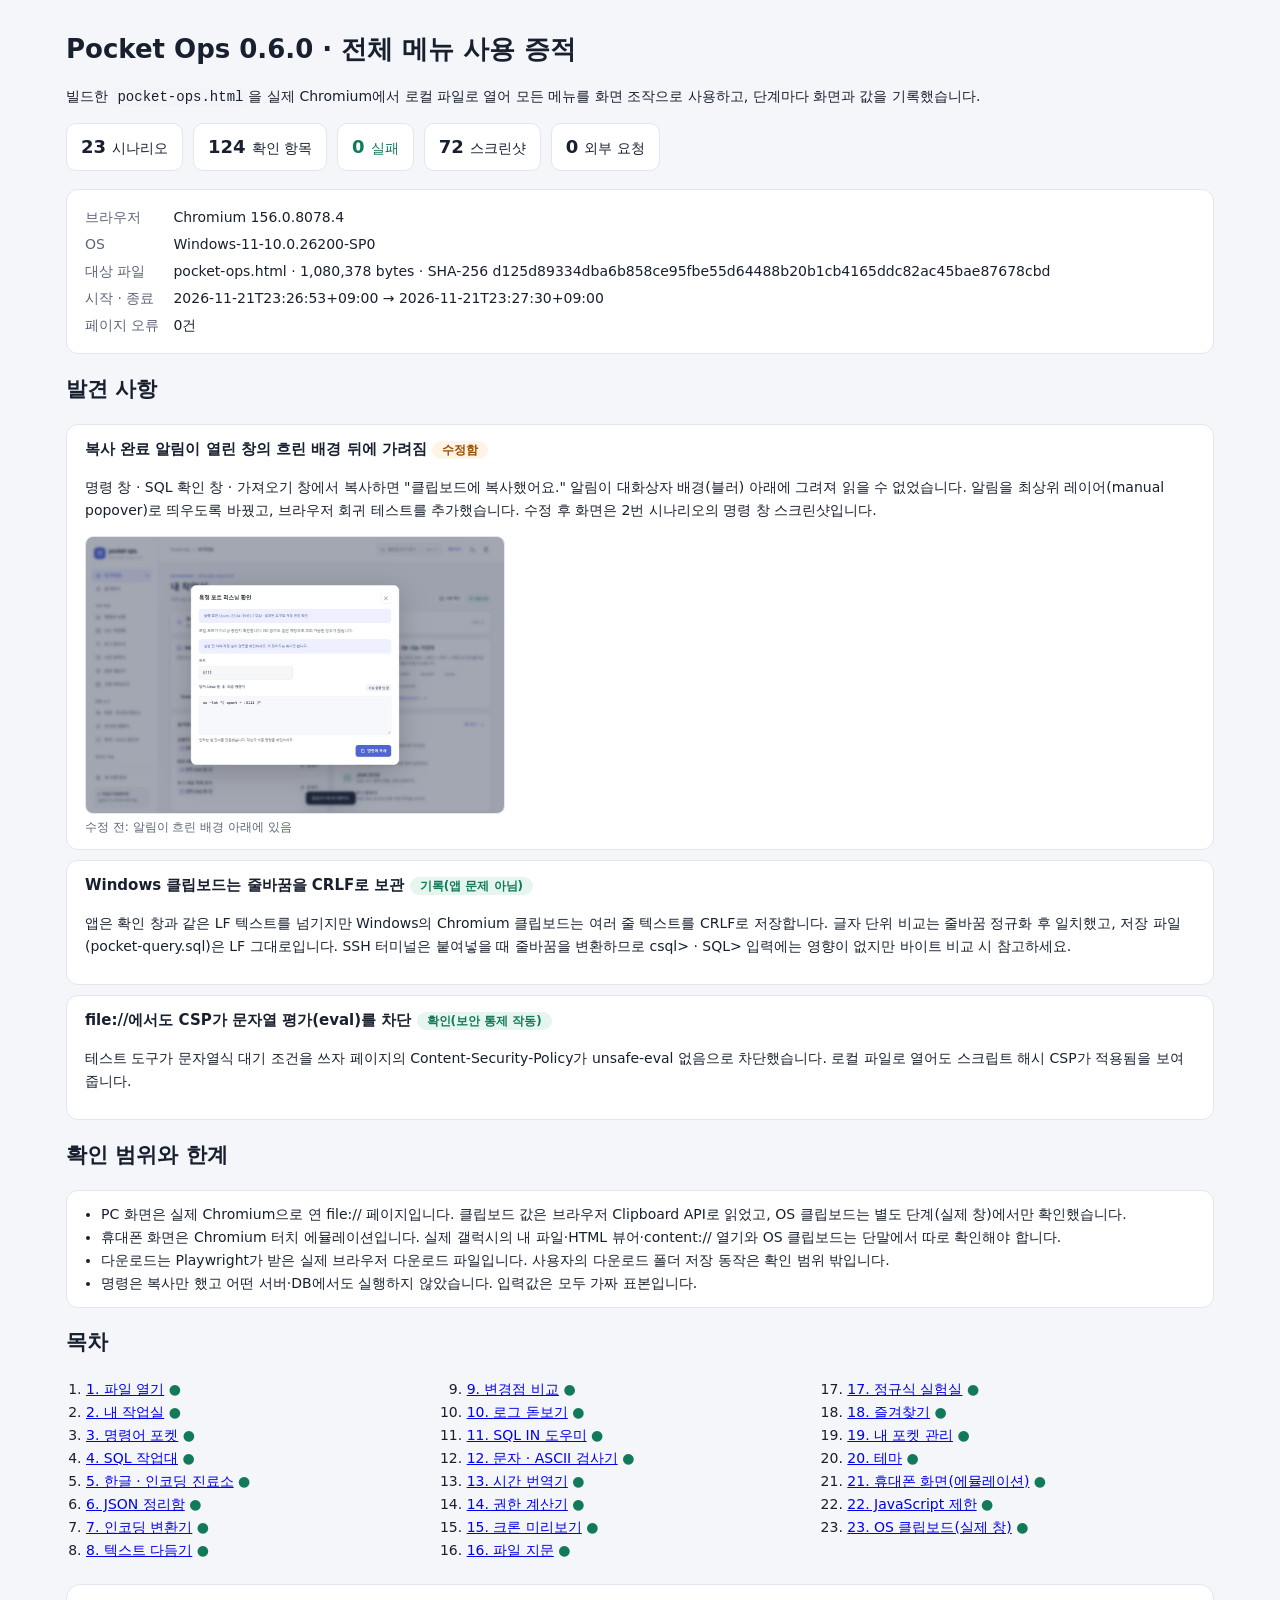
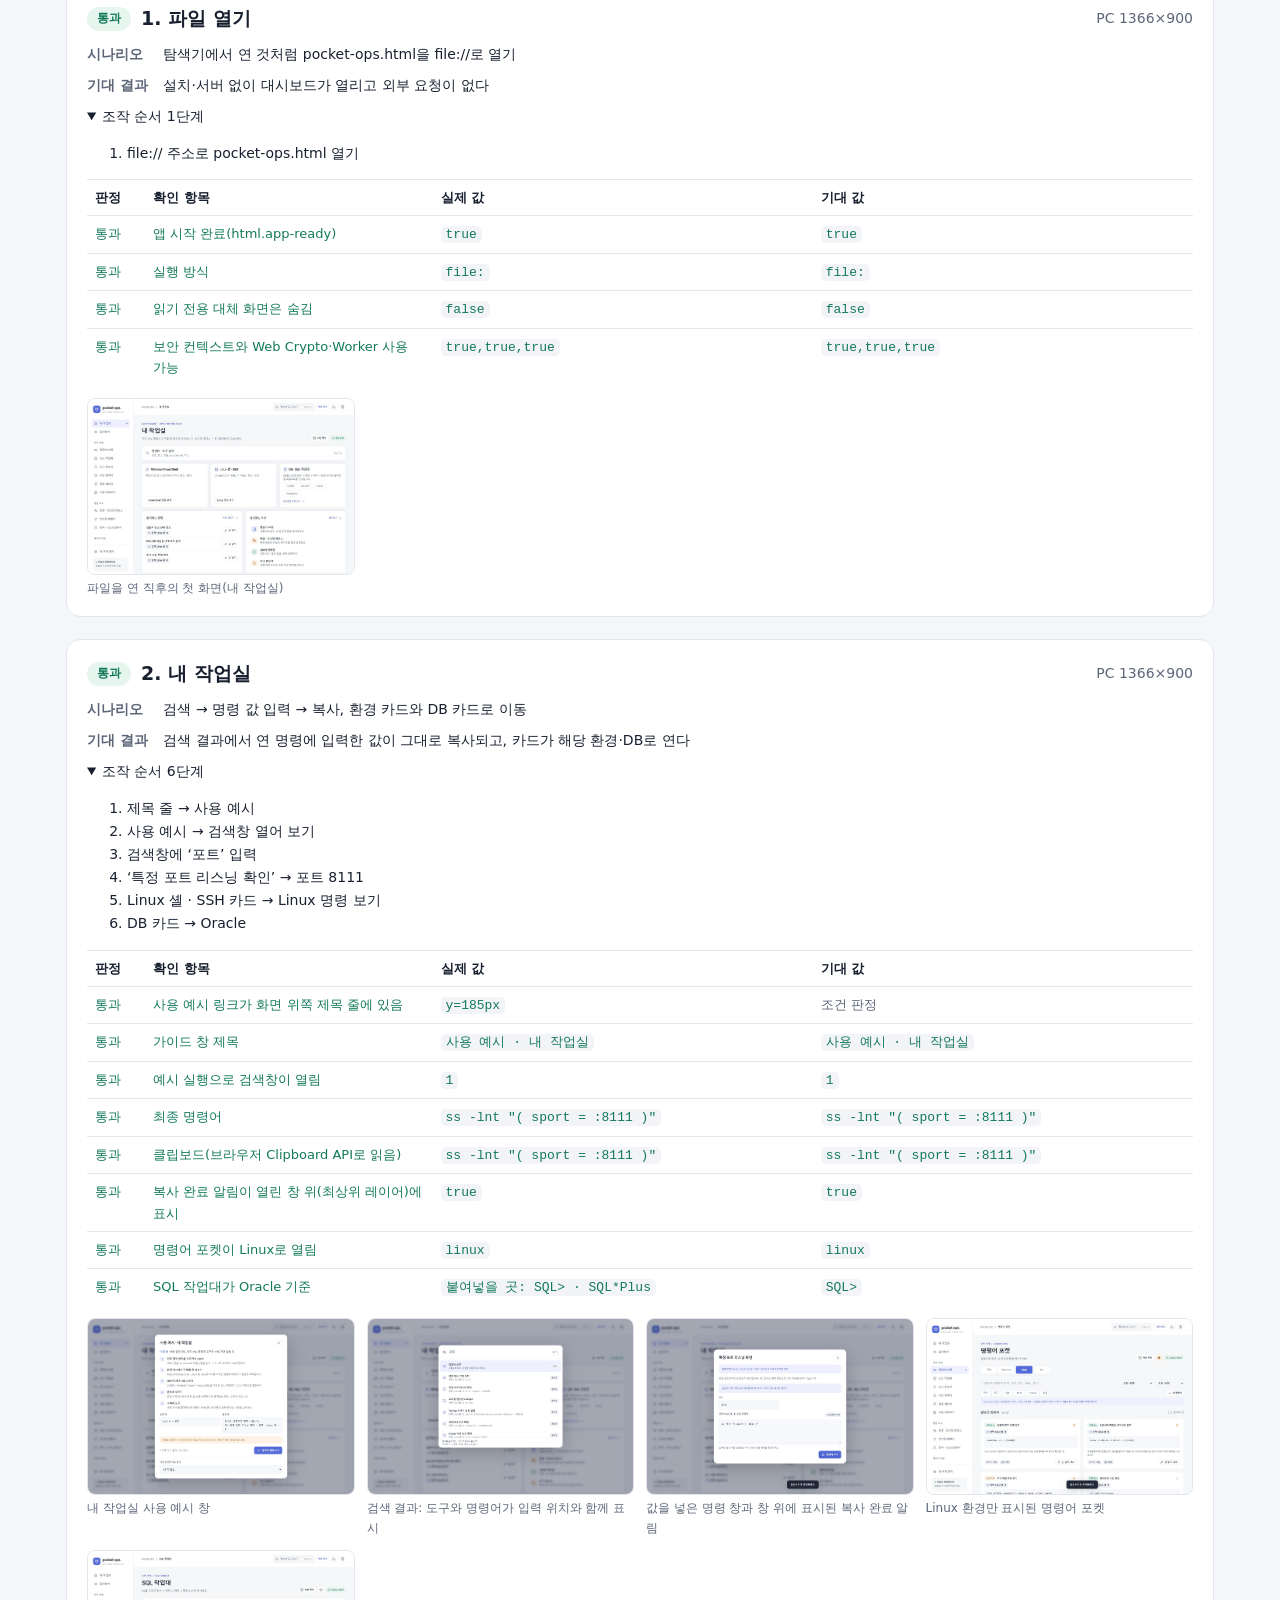
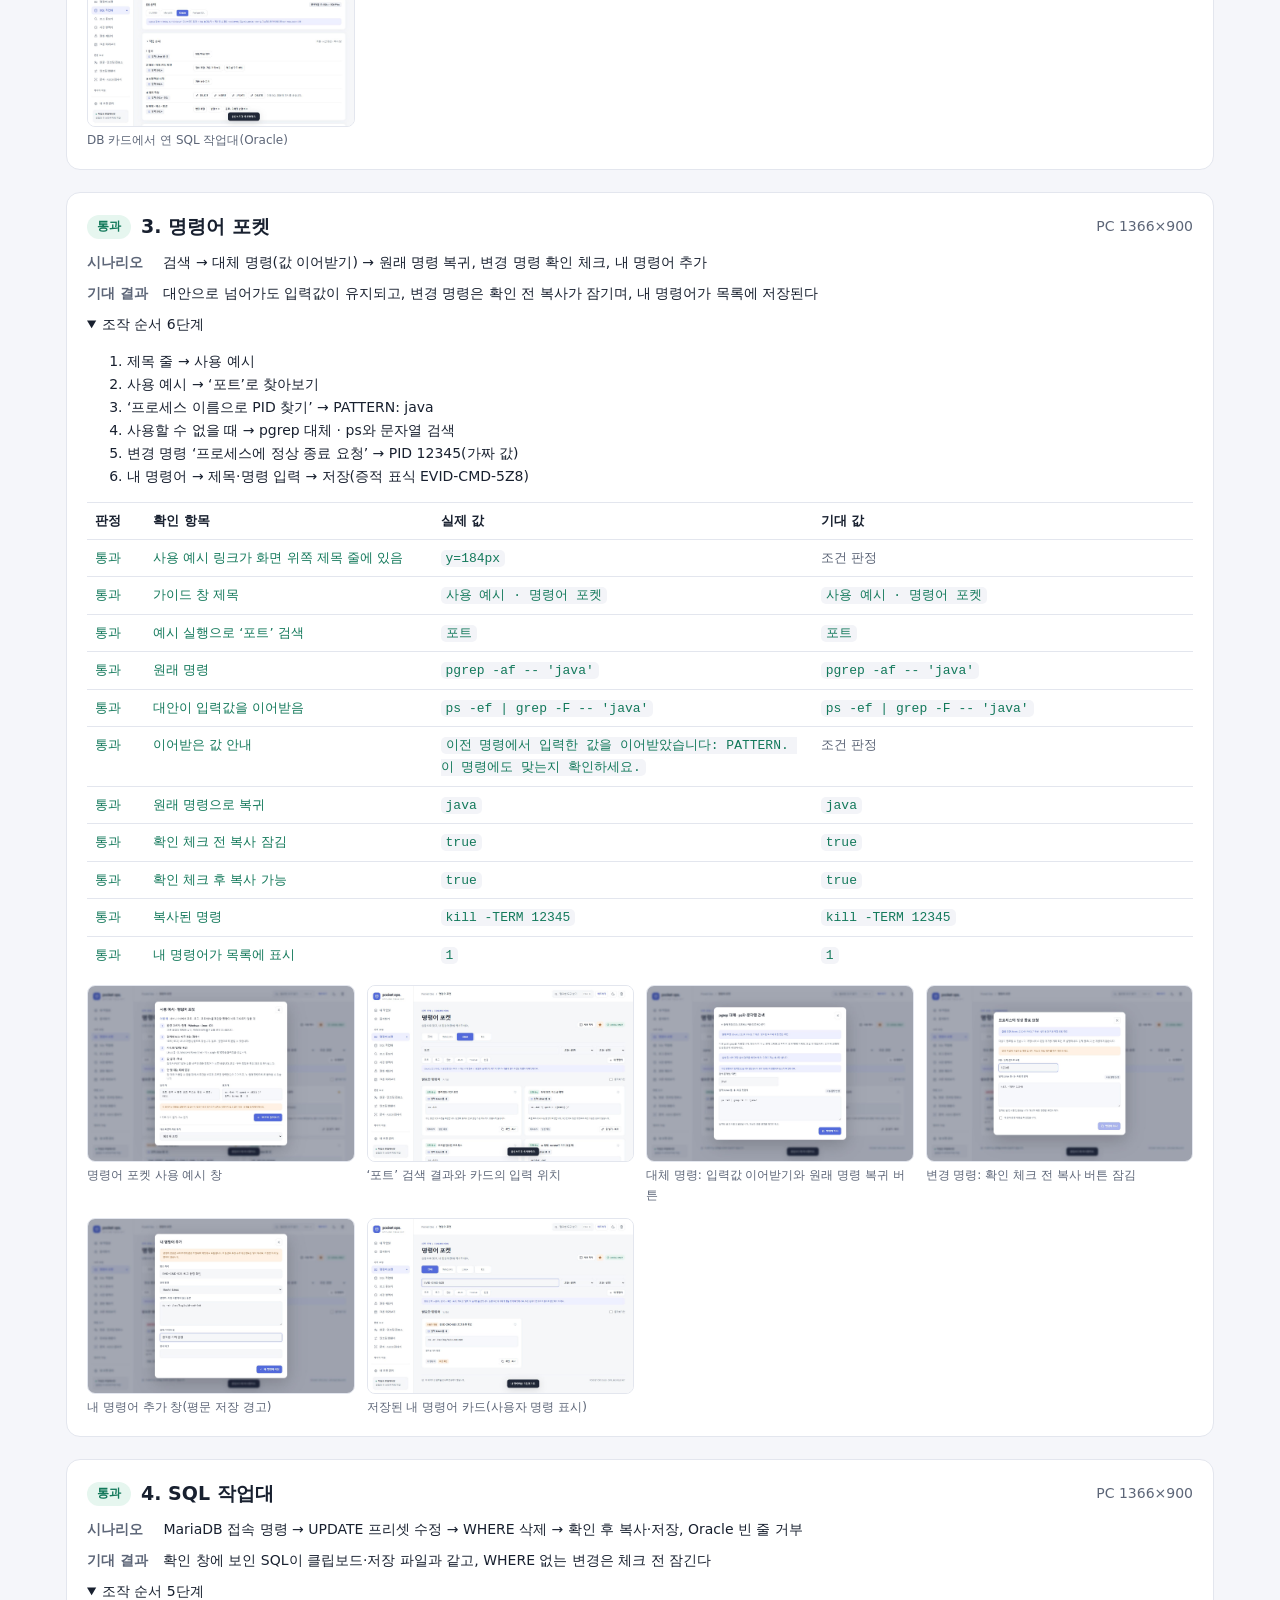
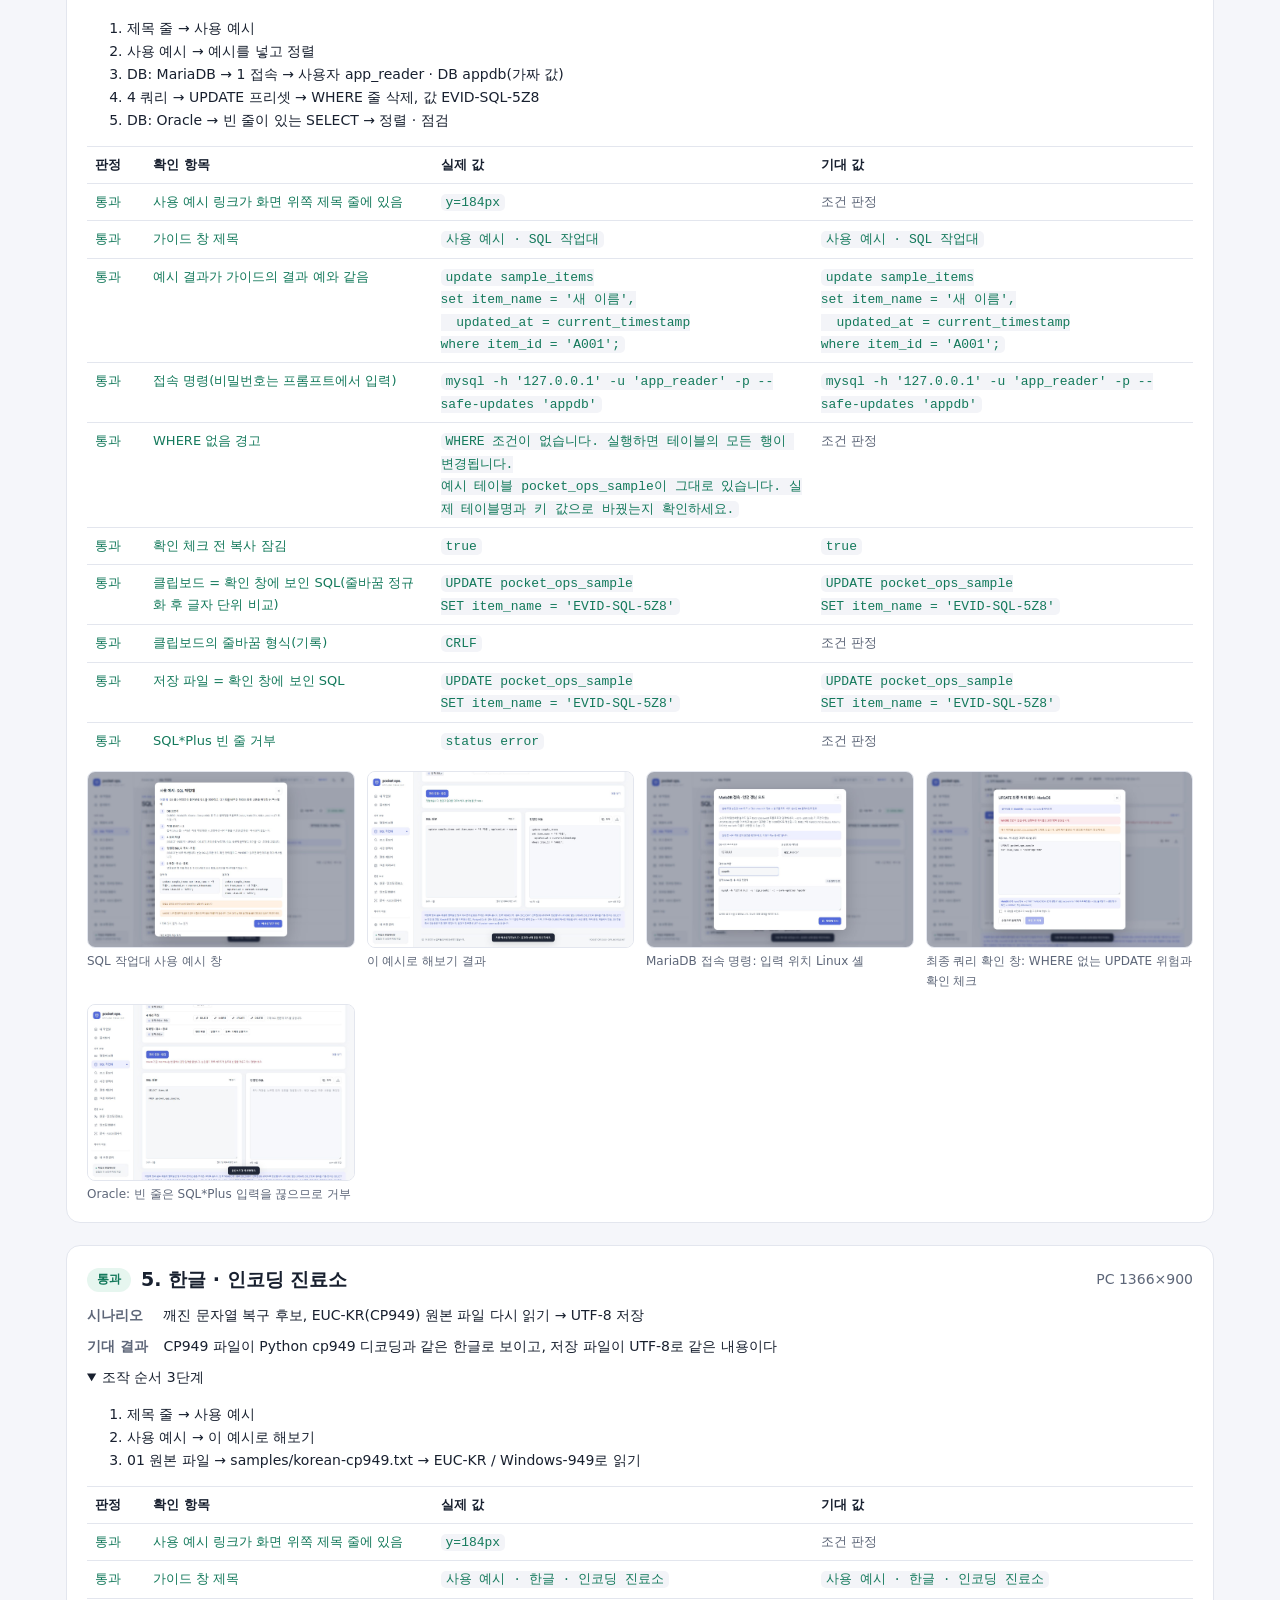
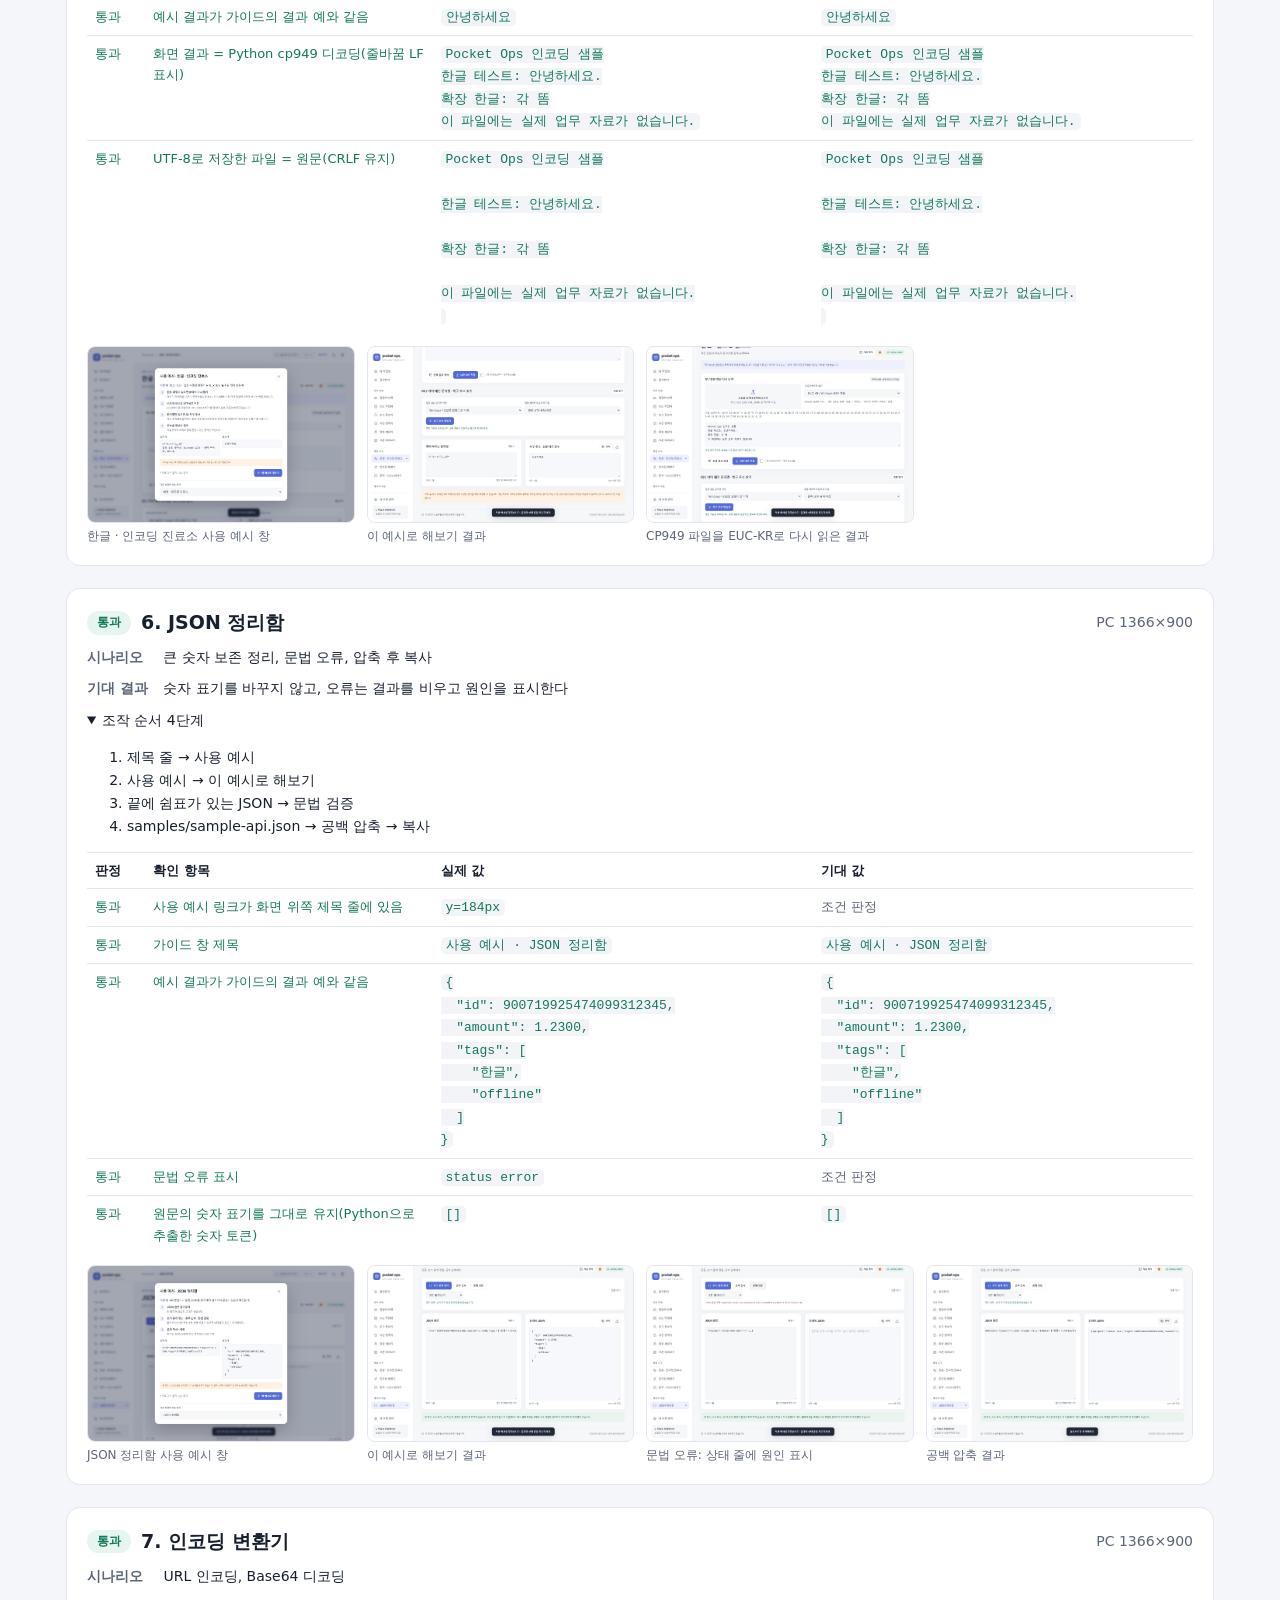
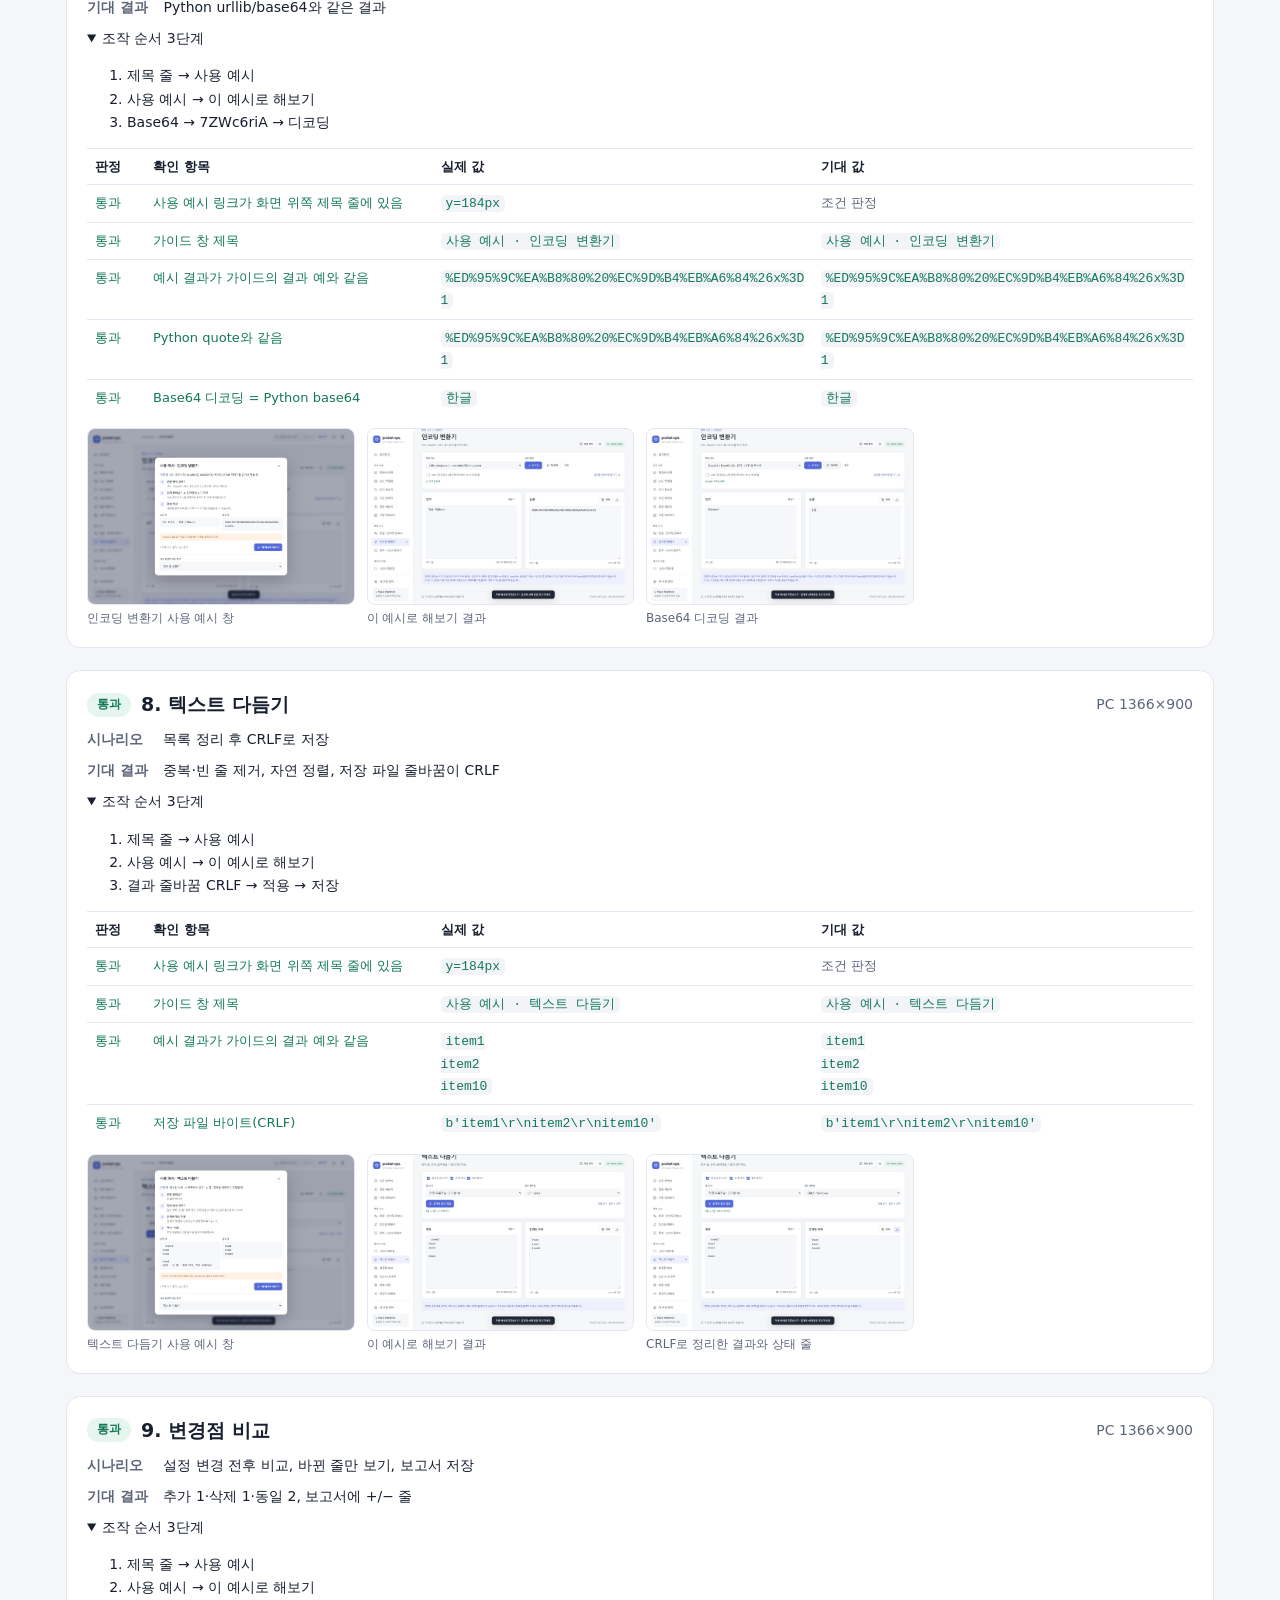
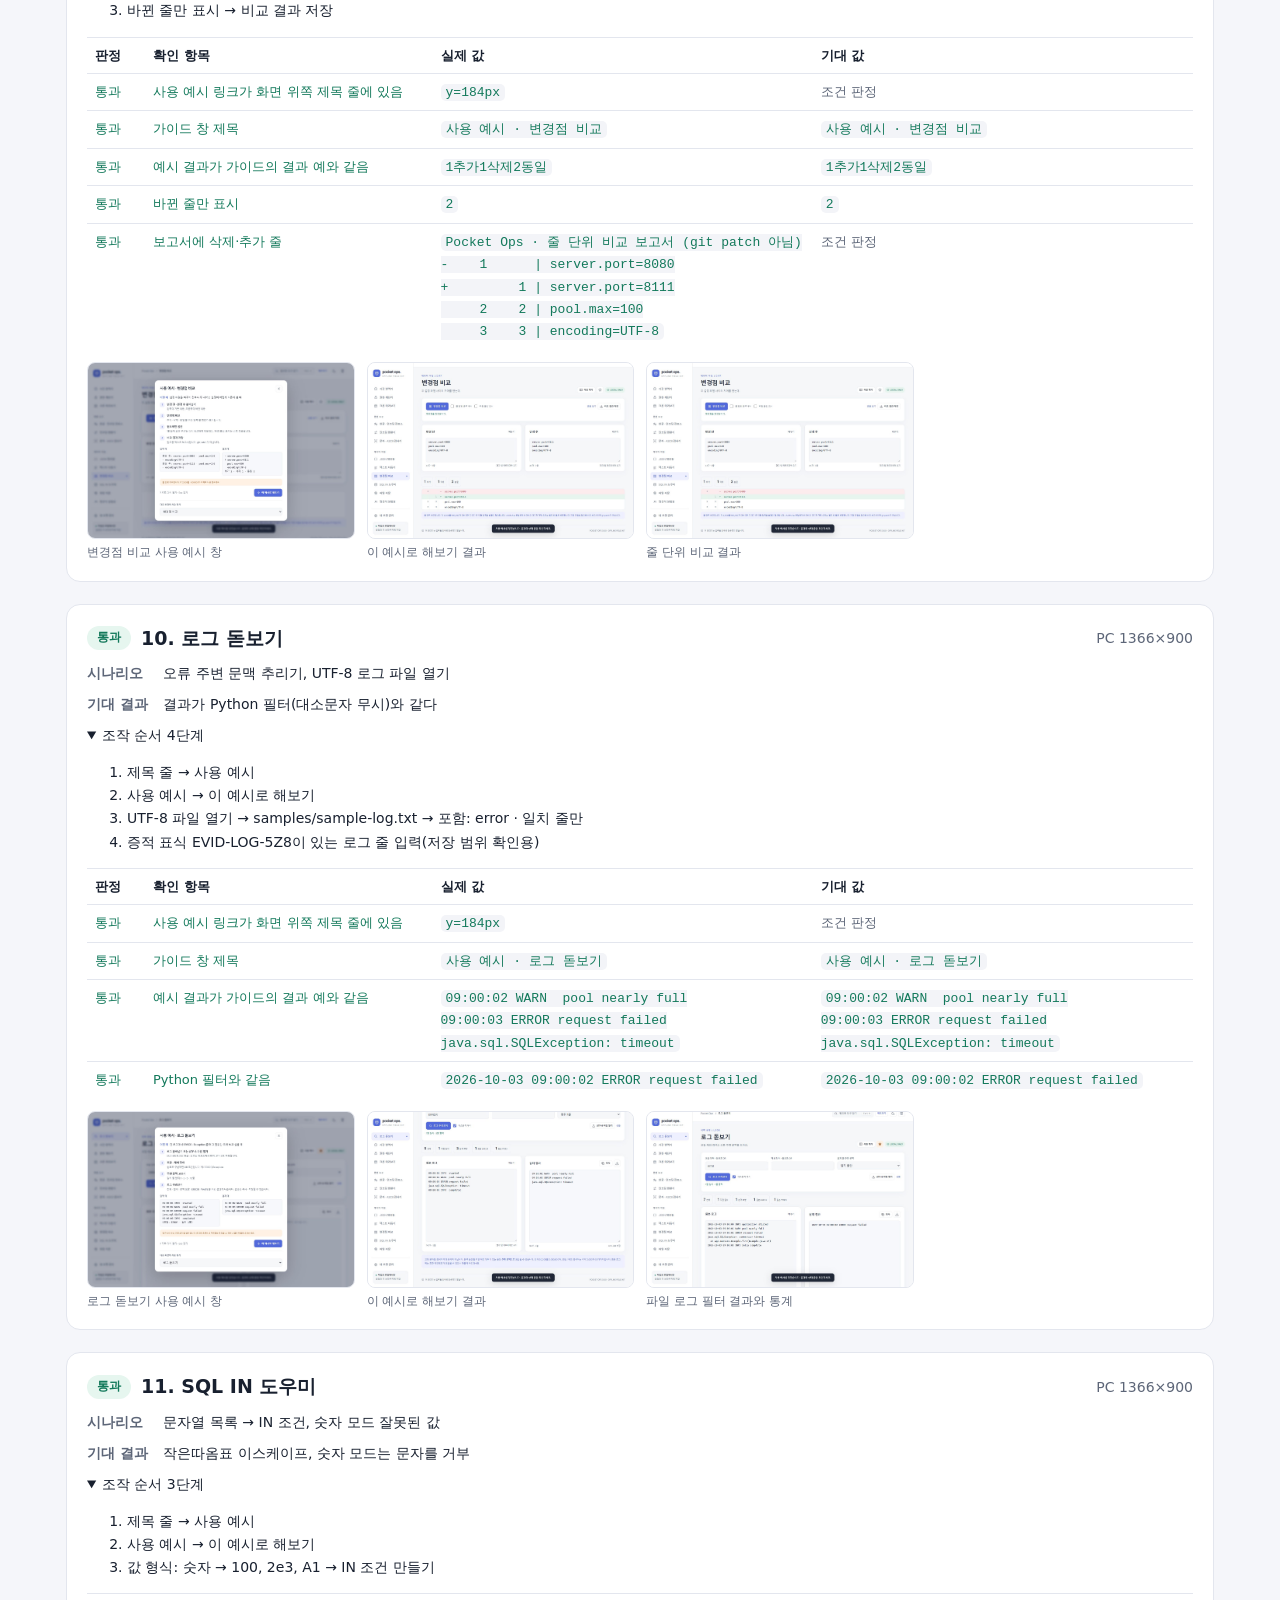
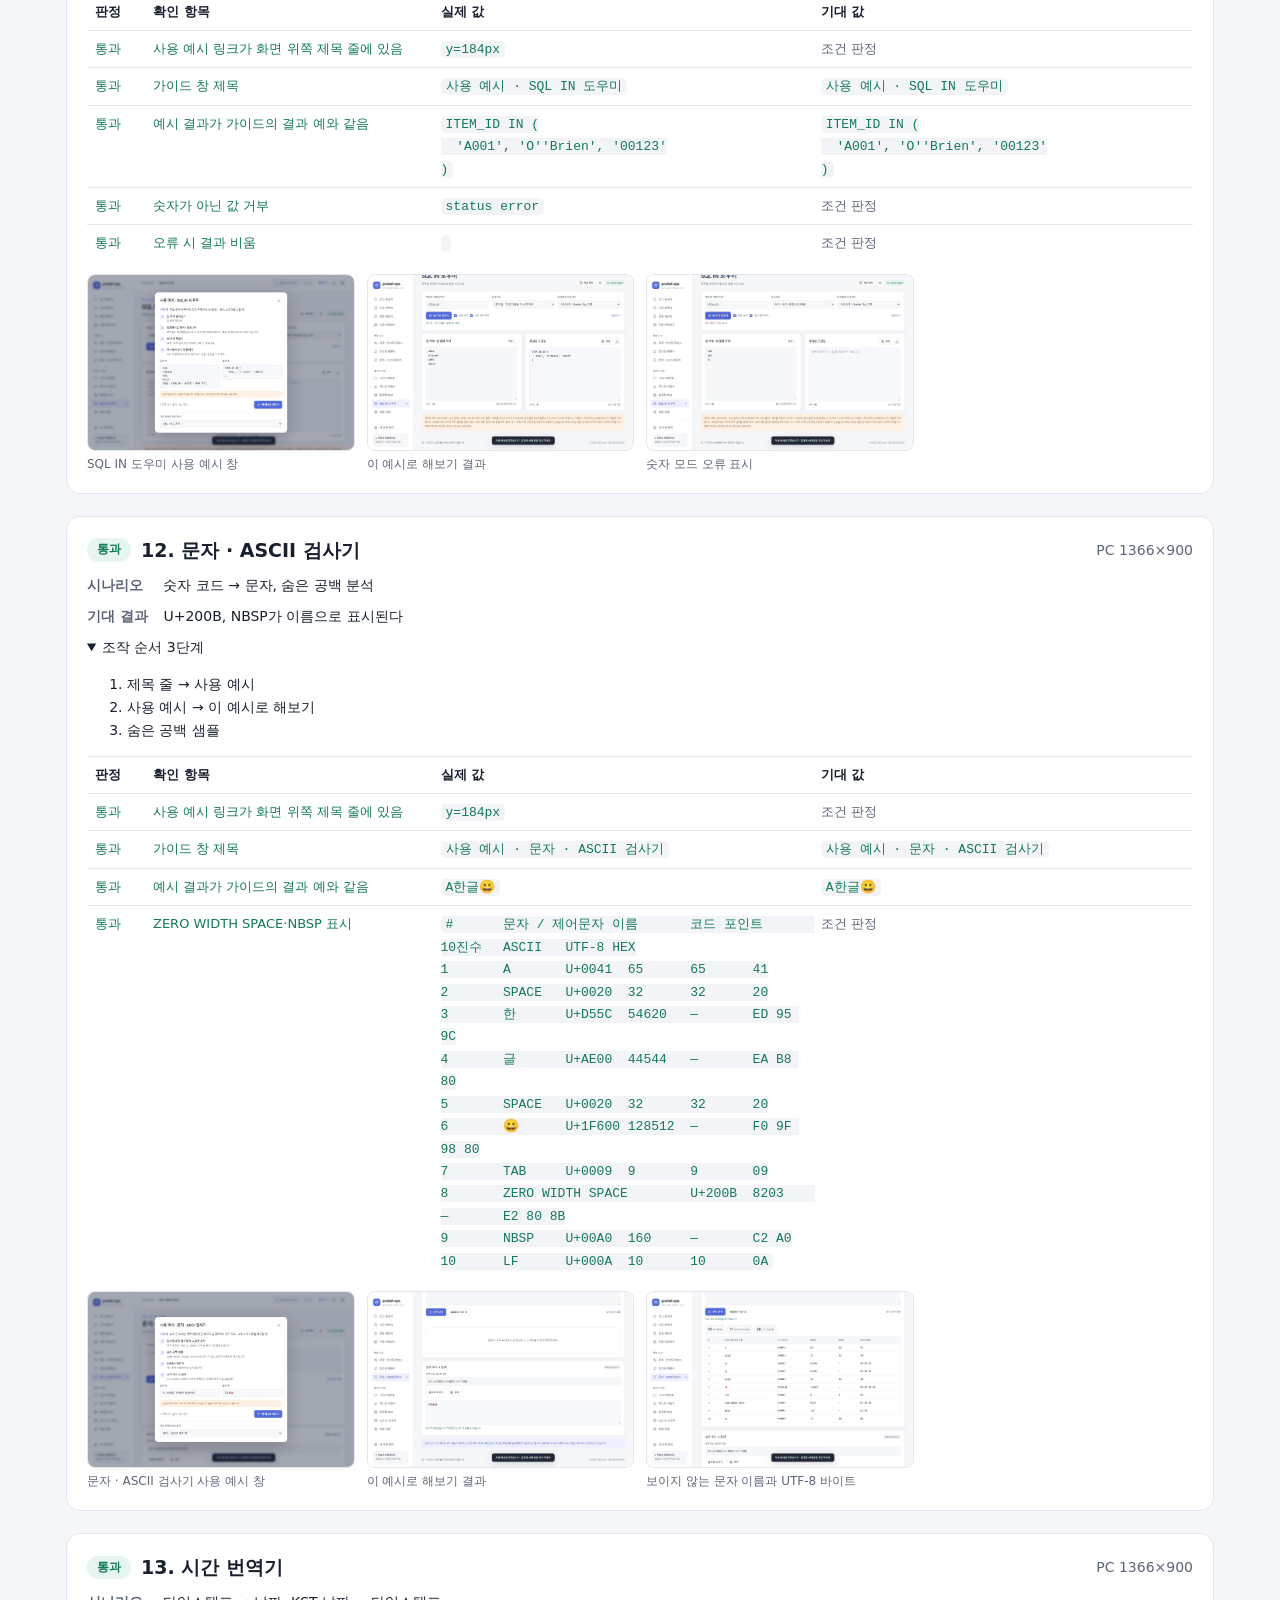
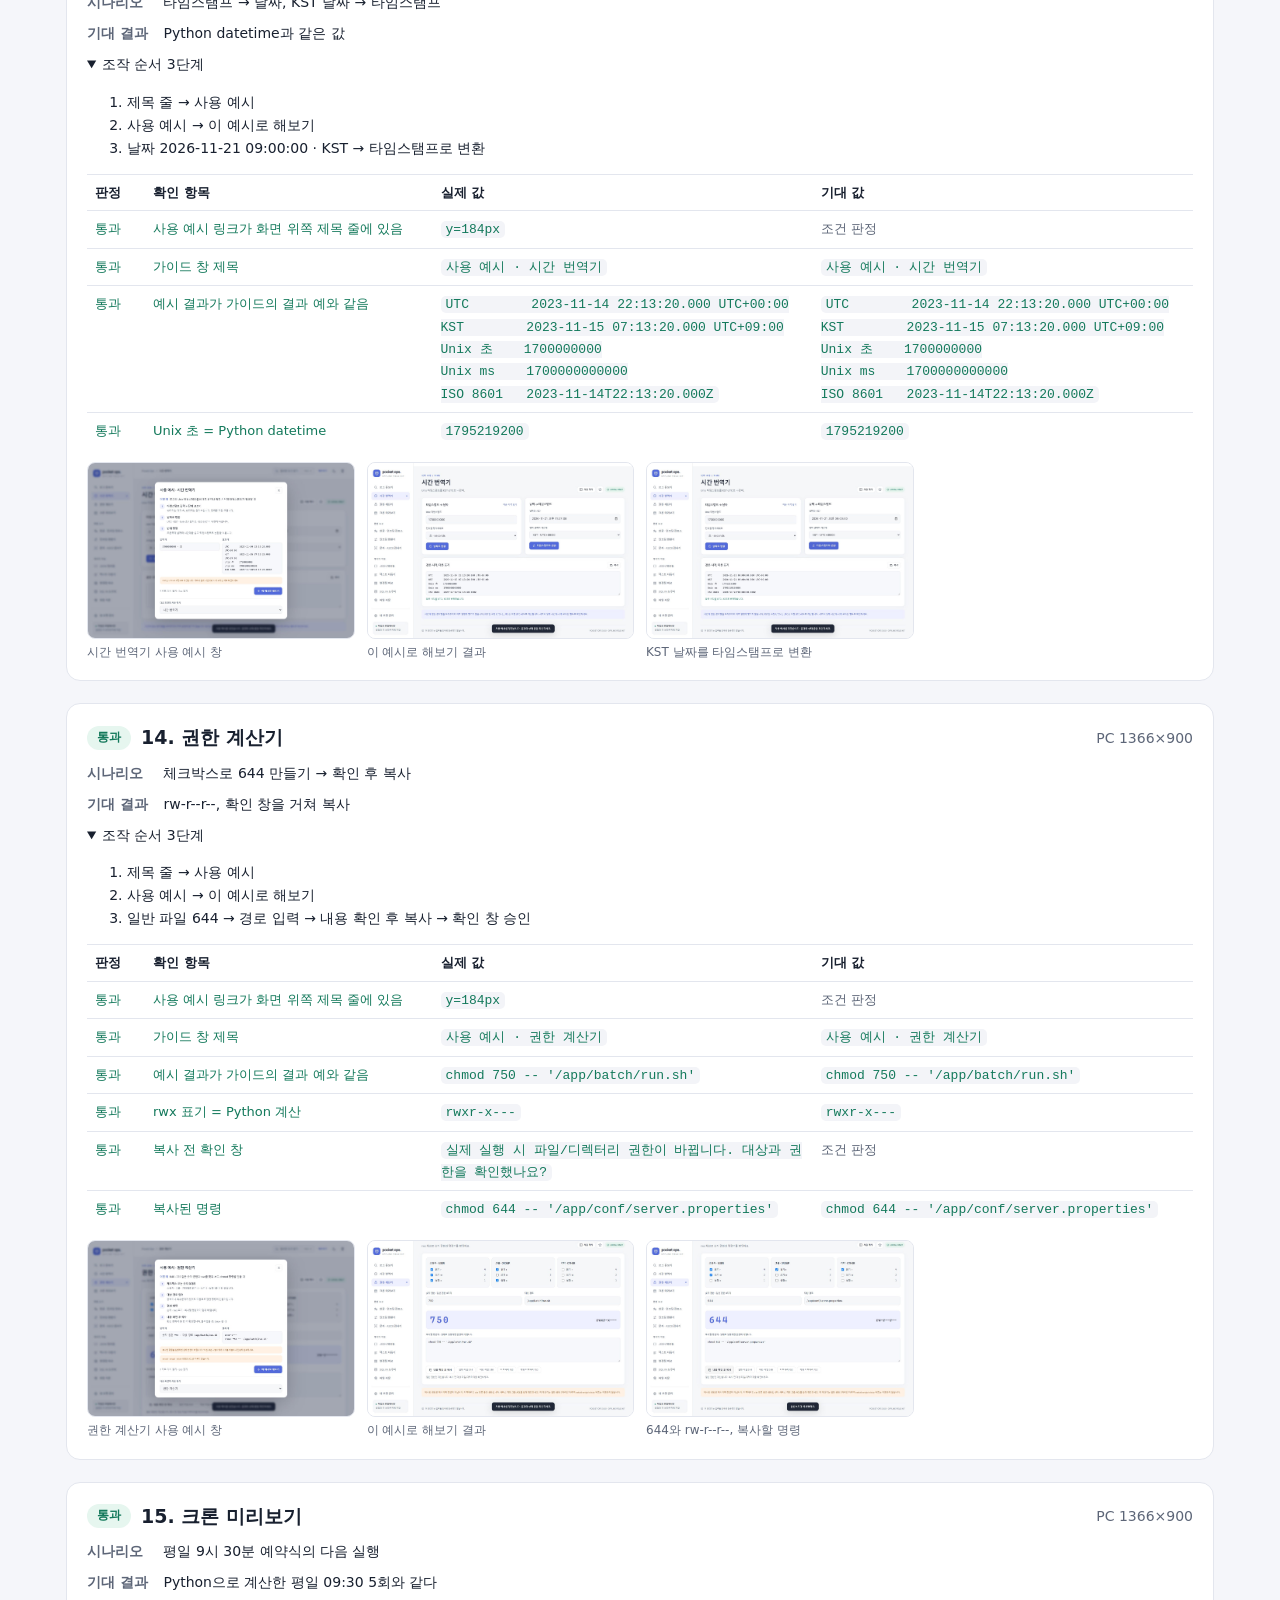
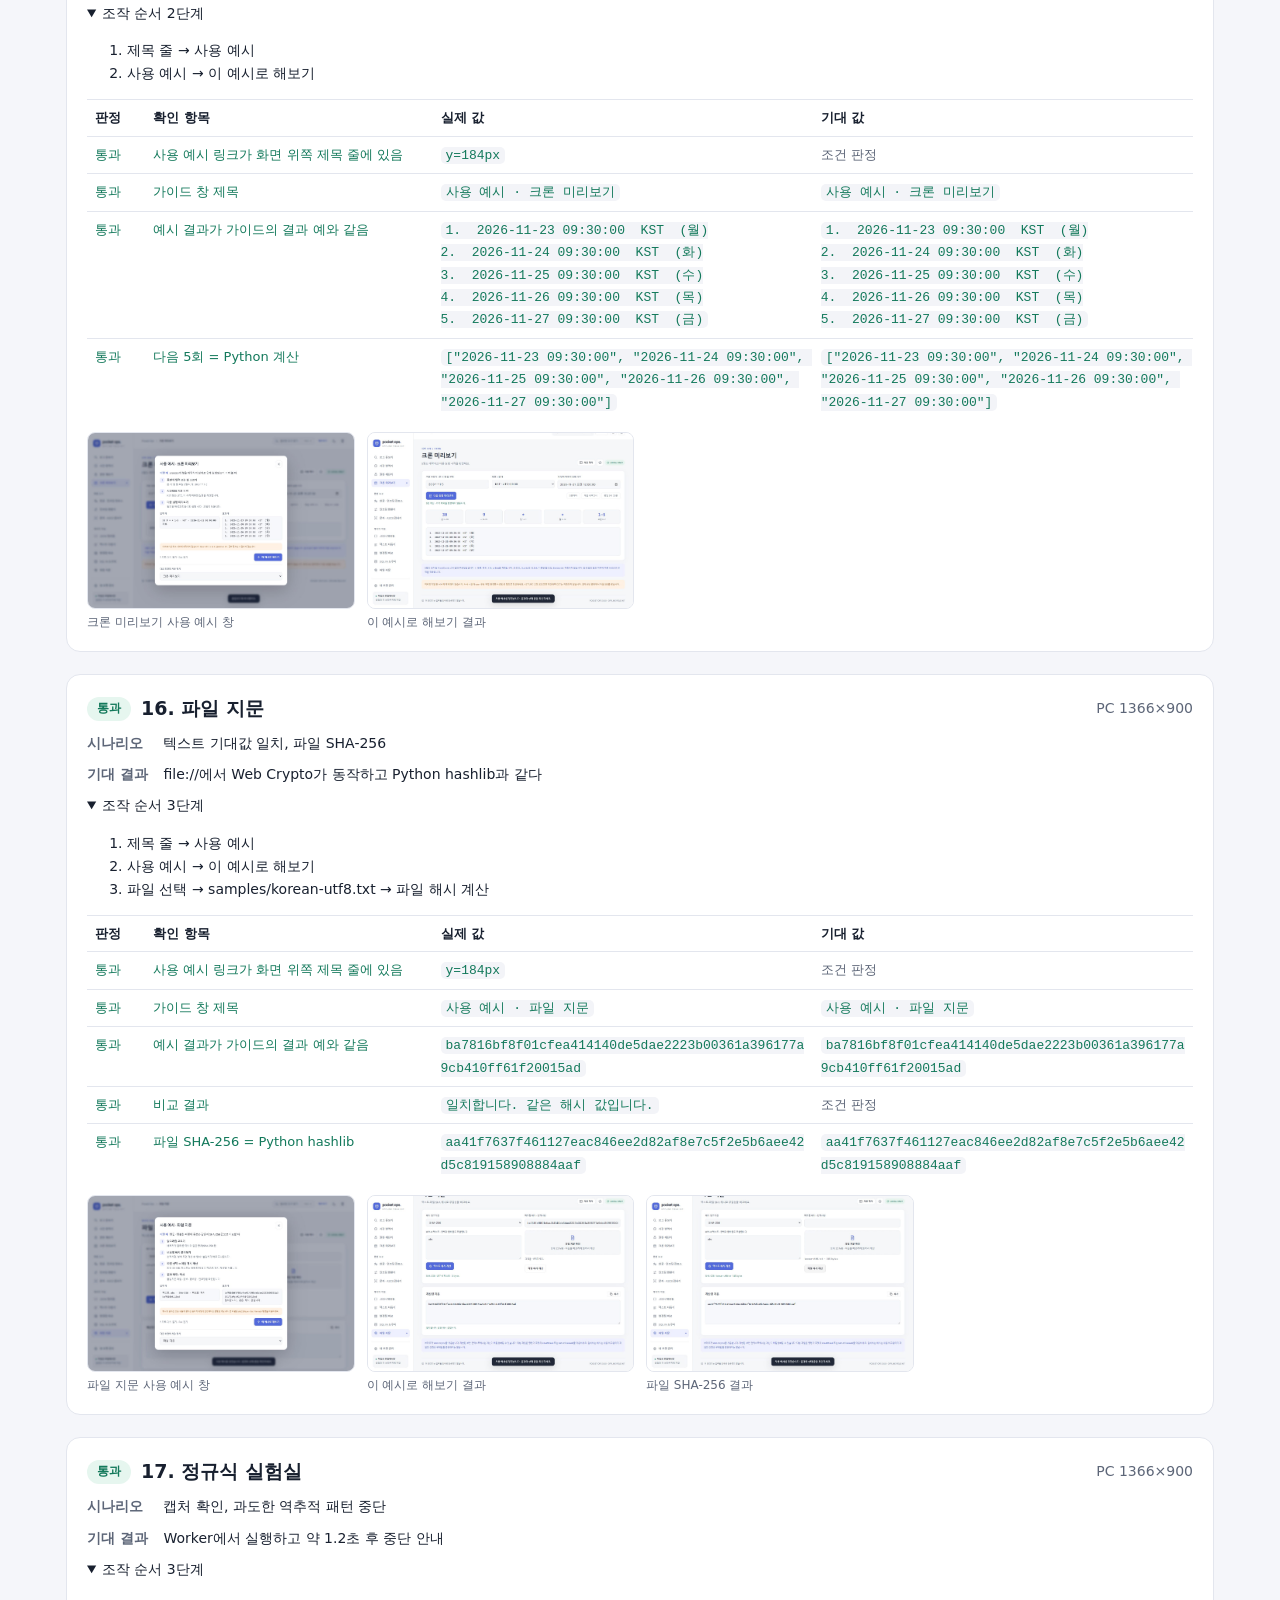
==== evidence/v0.6.0/index.html @ 4b039713 "Preserve v0.6.0 offline guides and fixture walkthrough before review" ====
<!doctype html><html lang="ko"><head><meta charset="utf-8"><meta name="viewport" content="width=device-width,initial-scale=1">
<title>Pocket Ops 0.6.0 사용 증적</title><style>
:root{--bg:#f5f6fa;--card:#fff;--ink:#18202f;--muted:#5d6678;--line:#e3e6ee;--ok:#13795b;--okbg:#e6f6ef;--bad:#b42318;--badbg:#fdecea;--code:#f3f4f8}
@media(prefers-color-scheme:dark){:root{--bg:#11151d;--card:#191f2a;--ink:#e8ecf3;--muted:#9aa4b5;--line:#2a3242;--ok:#5bd3a4;--okbg:#123326;--bad:#ff8a80;--badbg:#3a1714;--code:#212938}}
*{box-sizing:border-box}body{margin:0;background:var(--bg);color:var(--ink);font:14px/1.65 system-ui,'Malgun Gothic',sans-serif}main{max-width:1180px;margin:0 auto;padding:28px 16px 60px}
h1{font-size:26px;margin:0 0 6px}.env{background:var(--card);border:1px solid var(--line);border-radius:12px;padding:16px 18px;margin:18px 0}.env dl{display:grid;grid-template-columns:max-content 1fr;gap:4px 14px;margin:0}.env dt{color:var(--muted)}.env dd{margin:0;overflow-wrap:anywhere}
.totals{display:flex;flex-wrap:wrap;gap:10px;margin:14px 0}.totals span{background:var(--card);border:1px solid var(--line);border-radius:10px;padding:8px 14px}.totals b{font-size:18px;margin-right:6px}
nav ol{columns:3 220px;padding-left:20px}.case{background:var(--card);border:1px solid var(--line);border-radius:14px;padding:18px 20px;margin:22px 0}.case header{display:flex;align-items:center;gap:10px;flex-wrap:wrap}.case h2{font-size:19px;margin:0}.meta{color:var(--muted);margin:0 0 0 auto}
.badge{border-radius:20px;padding:2px 10px;font-weight:700;font-size:12px}.badge.ok,.ok{color:var(--ok)}.badge.ok{background:var(--okbg)}.badge.bad,.bad{color:var(--bad)}.badge.bad{background:var(--badbg)}
.scenario{margin:8px 0}.scenario b{display:inline-block;min-width:72px;color:var(--muted)}table{width:100%;border-collapse:collapse;margin:12px 0;font-size:13px;table-layout:fixed}th,td{border-top:1px solid var(--line);padding:7px 8px;text-align:left;vertical-align:top;overflow-wrap:anywhere}th:nth-child(1),td:nth-child(1){width:58px}th:nth-child(2),td:nth-child(2){width:26%}
code{font-family:Consolas,'D2Coding',monospace;background:var(--code);border-radius:5px;padding:1px 5px;white-space:pre-wrap}tr.bad td{background:var(--badbg)}
.shots{display:grid;grid-template-columns:repeat(auto-fill,minmax(260px,1fr));gap:12px}figure{margin:0}figure img{width:100%;border:1px solid var(--line);border-radius:8px;display:block}figcaption{font-size:12px;color:var(--muted);margin-top:4px}
.muted{color:var(--muted)}.limits{background:var(--card);border:1px solid var(--line);border-radius:12px;padding:12px 18px 12px 34px}.finding{background:var(--card);border:1px solid var(--line);border-radius:12px;padding:12px 18px;margin:10px 0}.finding h3{font-size:15px;margin:0 0 4px}.finding figure{max-width:420px;margin-top:8px}.badge.fix{background:#fff4e5;color:#9a4b00}@media(max-width:600px){table{font-size:12px}th:nth-child(2),td:nth-child(2){width:30%}.meta{margin:0}}
</style></head><body><main><h1>Pocket Ops 0.6.0 · 전체 메뉴 사용 증적</h1><p>빌드한 <code>pocket-ops.html</code>을 실제 Chromium에서 로컬 파일로 열어 모든 메뉴를 화면 조작으로 사용하고, 단계마다 화면과 값을 기록했습니다.</p>
<div class="totals"><span><b>23</b>시나리오</span><span><b>124</b>확인 항목</span><span class="ok"><b>0</b>실패</span><span><b>72</b>스크린샷</span><span><b>0</b>외부 요청</span></div>
<div class="env"><dl><dt>브라우저</dt><dd>Chromium 156.0.8078.4</dd><dt>OS</dt><dd>Windows-11-10.0.26200-SP0</dd><dt>대상 파일</dt><dd>pocket-ops.html · 1,080,378 bytes · SHA-256 d125d89334dba6b858ce95fbe55d64488b20b1cb4165ddc82ac45bae87678cbd</dd><dt>시작 · 종료</dt><dd>2026-11-21T23:26:53+09:00 → 2026-11-21T23:27:30+09:00</dd><dt>페이지 오류</dt><dd>0건</dd></dl></div>
<h2>발견 사항</h2><article class="finding"><h3>복사 완료 알림이 열린 창의 흐린 배경 뒤에 가려짐 <span class="badge fix">수정함</span></h3><p>명령 창 · SQL 확인 창 · 가져오기 창에서 복사하면 &quot;클립보드에 복사했어요.&quot; 알림이 대화상자 배경(블러) 아래에 그려져 읽을 수 없었습니다. 알림을 최상위 레이어(manual popover)로 띄우도록 바꿨고, 브라우저 회귀 테스트를 추가했습니다. 수정 후 화면은 2번 시나리오의 명령 창 스크린샷입니다.</p><figure><a href="findings/toast-under-dialog-before.jpg"><img loading="lazy" src="findings/toast-under-dialog-before.jpg" alt="수정 전 화면"></a><figcaption>수정 전: 알림이 흐린 배경 아래에 있음</figcaption></figure></article><article class="finding"><h3>Windows 클립보드는 줄바꿈을 CRLF로 보관 <span class="badge ok">기록(앱 문제 아님)</span></h3><p>앱은 확인 창과 같은 LF 텍스트를 넘기지만 Windows의 Chromium 클립보드는 여러 줄 텍스트를 CRLF로 저장합니다. 글자 단위 비교는 줄바꿈 정규화 후 일치했고, 저장 파일(pocket-query.sql)은 LF 그대로입니다. SSH 터미널은 붙여넣을 때 줄바꿈을 변환하므로 csql&gt; · SQL&gt; 입력에는 영향이 없지만 바이트 비교 시 참고하세요.</p></article><article class="finding"><h3>file://에서도 CSP가 문자열 평가(eval)를 차단 <span class="badge ok">확인(보안 통제 작동)</span></h3><p>테스트 도구가 문자열식 대기 조건을 쓰자 페이지의 Content-Security-Policy가 unsafe-eval 없음으로 차단했습니다. 로컬 파일로 열어도 스크립트 해시 CSP가 적용됨을 보여 줍니다.</p></article><h2>확인 범위와 한계</h2><ul class="limits"><li>PC 화면은 실제 Chromium으로 연 file:// 페이지입니다. 클립보드 값은 브라우저 Clipboard API로 읽었고, OS 클립보드는 별도 단계(실제 창)에서만 확인했습니다.</li><li>휴대폰 화면은 Chromium 터치 에뮬레이션입니다. 실제 갤럭시의 내 파일·HTML 뷰어·content:// 열기와 OS 클립보드는 단말에서 따로 확인해야 합니다.</li><li>다운로드는 Playwright가 받은 실제 브라우저 다운로드 파일입니다. 사용자의 다운로드 폴더 저장 동작은 확인 범위 밖입니다.</li><li>명령은 복사만 했고 어떤 서버·DB에서도 실행하지 않았습니다. 입력값은 모두 가짜 표본입니다.</li></ul><nav><h2>목차</h2><ol><li><a href="#case-1">1. 파일 열기</a> <span class="ok">●</span></li><li><a href="#case-2">2. 내 작업실</a> <span class="ok">●</span></li><li><a href="#case-3">3. 명령어 포켓</a> <span class="ok">●</span></li><li><a href="#case-4">4. SQL 작업대</a> <span class="ok">●</span></li><li><a href="#case-5">5. 한글 · 인코딩 진료소</a> <span class="ok">●</span></li><li><a href="#case-6">6. JSON 정리함</a> <span class="ok">●</span></li><li><a href="#case-7">7. 인코딩 변환기</a> <span class="ok">●</span></li><li><a href="#case-8">8. 텍스트 다듬기</a> <span class="ok">●</span></li><li><a href="#case-9">9. 변경점 비교</a> <span class="ok">●</span></li><li><a href="#case-10">10. 로그 돋보기</a> <span class="ok">●</span></li><li><a href="#case-11">11. SQL IN 도우미</a> <span class="ok">●</span></li><li><a href="#case-12">12. 문자 · ASCII 검사기</a> <span class="ok">●</span></li><li><a href="#case-13">13. 시간 번역기</a> <span class="ok">●</span></li><li><a href="#case-14">14. 권한 계산기</a> <span class="ok">●</span></li><li><a href="#case-15">15. 크론 미리보기</a> <span class="ok">●</span></li><li><a href="#case-16">16. 파일 지문</a> <span class="ok">●</span></li><li><a href="#case-17">17. 정규식 실험실</a> <span class="ok">●</span></li><li><a href="#case-18">18. 즐겨찾기</a> <span class="ok">●</span></li><li><a href="#case-19">19. 내 포켓 관리</a> <span class="ok">●</span></li><li><a href="#case-20">20. 테마</a> <span class="ok">●</span></li><li><a href="#case-21">21. 휴대폰 화면(에뮬레이션)</a> <span class="ok">●</span></li><li><a href="#case-22">22. JavaScript 제한</a> <span class="ok">●</span></li><li><a href="#case-23">23. OS 클립보드(실제 창)</a> <span class="ok">●</span></li></ol></nav><section class="case" id="case-1"><header><span class="badge ok">통과</span><h2>1. 파일 열기</h2><p class="meta">PC 1366×900</p></header>
<p class="scenario"><b>시나리오</b> 탐색기에서 연 것처럼 pocket-ops.html을 file://로 열기</p><p class="scenario"><b>기대 결과</b> 설치·서버 없이 대시보드가 열리고 외부 요청이 없다</p>
<details open><summary>조작 순서 1단계</summary><ol><li>file:// 주소로 pocket-ops.html 열기</li></ol></details>
<table><thead><tr><th>판정</th><th>확인 항목</th><th>실제 값</th><th>기대 값</th></tr></thead><tbody><tr class="ok"><td>통과</td><td>앱 시작 완료(html.app-ready)</td><td><code>true</code></td><td><code>true</code></td></tr><tr class="ok"><td>통과</td><td>실행 방식</td><td><code>file:</code></td><td><code>file:</code></td></tr><tr class="ok"><td>통과</td><td>읽기 전용 대체 화면은 숨김</td><td><code>false</code></td><td><code>false</code></td></tr><tr class="ok"><td>통과</td><td>보안 컨텍스트와 Web Crypto·Worker 사용 가능</td><td><code>true,true,true</code></td><td><code>true,true,true</code></td></tr></tbody></table>
<div class="shots"><figure><a href="shots/001-home-open.jpg"><img loading="lazy" src="shots/001-home-open.jpg" alt="파일을 연 직후의 첫 화면(내 작업실)"></a><figcaption>파일을 연 직후의 첫 화면(내 작업실)</figcaption></figure></div></section><section class="case" id="case-2"><header><span class="badge ok">통과</span><h2>2. 내 작업실</h2><p class="meta">PC 1366×900</p></header>
<p class="scenario"><b>시나리오</b> 검색 → 명령 값 입력 → 복사, 환경 카드와 DB 카드로 이동</p><p class="scenario"><b>기대 결과</b> 검색 결과에서 연 명령에 입력한 값이 그대로 복사되고, 카드가 해당 환경·DB로 연다</p>
<details open><summary>조작 순서 6단계</summary><ol><li>제목 줄 → 사용 예시</li><li>사용 예시 → 검색창 열어 보기</li><li>검색창에 ‘포트’ 입력</li><li>‘특정 포트 리스닝 확인’ → 포트 8111</li><li>Linux 셸 · SSH 카드 → Linux 명령 보기</li><li>DB 카드 → Oracle</li></ol></details>
<table><thead><tr><th>판정</th><th>확인 항목</th><th>실제 값</th><th>기대 값</th></tr></thead><tbody><tr class="ok"><td>통과</td><td>사용 예시 링크가 화면 위쪽 제목 줄에 있음</td><td><code>y=185px</code></td><td><span class="muted">조건 판정</span></td></tr><tr class="ok"><td>통과</td><td>가이드 창 제목</td><td><code>사용 예시 · 내 작업실</code></td><td><code>사용 예시 · 내 작업실</code></td></tr><tr class="ok"><td>통과</td><td>예시 실행으로 검색창이 열림</td><td><code>1</code></td><td><code>1</code></td></tr><tr class="ok"><td>통과</td><td>최종 명령어</td><td><code>ss -lnt &quot;( sport = :8111 )&quot;</code></td><td><code>ss -lnt &quot;( sport = :8111 )&quot;</code></td></tr><tr class="ok"><td>통과</td><td>클립보드(브라우저 Clipboard API로 읽음)</td><td><code>ss -lnt &quot;( sport = :8111 )&quot;</code></td><td><code>ss -lnt &quot;( sport = :8111 )&quot;</code></td></tr><tr class="ok"><td>통과</td><td>복사 완료 알림이 열린 창 위(최상위 레이어)에 표시</td><td><code>true</code></td><td><code>true</code></td></tr><tr class="ok"><td>통과</td><td>명령어 포켓이 Linux로 열림</td><td><code>linux</code></td><td><code>linux</code></td></tr><tr class="ok"><td>통과</td><td>SQL 작업대가 Oracle 기준</td><td><code>붙여넣을 곳: SQL&gt; · SQL*Plus</code></td><td><code>SQL&gt;</code></td></tr></tbody></table>
<div class="shots"><figure><a href="shots/002-home-guide.jpg"><img loading="lazy" src="shots/002-home-guide.jpg" alt="내 작업실 사용 예시 창"></a><figcaption>내 작업실 사용 예시 창</figcaption></figure><figure><a href="shots/003-home-palette.jpg"><img loading="lazy" src="shots/003-home-palette.jpg" alt="검색 결과: 도구와 명령어가 입력 위치와 함께 표시"></a><figcaption>검색 결과: 도구와 명령어가 입력 위치와 함께 표시</figcaption></figure><figure><a href="shots/004-home-command.jpg"><img loading="lazy" src="shots/004-home-command.jpg" alt="값을 넣은 명령 창과 창 위에 표시된 복사 완료 알림"></a><figcaption>값을 넣은 명령 창과 창 위에 표시된 복사 완료 알림</figcaption></figure><figure><a href="shots/005-home-linux.jpg"><img loading="lazy" src="shots/005-home-linux.jpg" alt="Linux 환경만 표시된 명령어 포켓"></a><figcaption>Linux 환경만 표시된 명령어 포켓</figcaption></figure><figure><a href="shots/006-home-oracle.jpg"><img loading="lazy" src="shots/006-home-oracle.jpg" alt="DB 카드에서 연 SQL 작업대(Oracle)"></a><figcaption>DB 카드에서 연 SQL 작업대(Oracle)</figcaption></figure></div></section><section class="case" id="case-3"><header><span class="badge ok">통과</span><h2>3. 명령어 포켓</h2><p class="meta">PC 1366×900</p></header>
<p class="scenario"><b>시나리오</b> 검색 → 대체 명령(값 이어받기) → 원래 명령 복귀, 변경 명령 확인 체크, 내 명령어 추가</p><p class="scenario"><b>기대 결과</b> 대안으로 넘어가도 입력값이 유지되고, 변경 명령은 확인 전 복사가 잠기며, 내 명령어가 목록에 저장된다</p>
<details open><summary>조작 순서 6단계</summary><ol><li>제목 줄 → 사용 예시</li><li>사용 예시 → ‘포트’로 찾아보기</li><li>‘프로세스 이름으로 PID 찾기’ → PATTERN: java</li><li>사용할 수 없을 때 → pgrep 대체 · ps와 문자열 검색</li><li>변경 명령 ‘프로세스에 정상 종료 요청’ → PID 12345(가짜 값)</li><li>내 명령어 → 제목·명령 입력 → 저장(증적 표식 EVID-CMD-5Z8)</li></ol></details>
<table><thead><tr><th>판정</th><th>확인 항목</th><th>실제 값</th><th>기대 값</th></tr></thead><tbody><tr class="ok"><td>통과</td><td>사용 예시 링크가 화면 위쪽 제목 줄에 있음</td><td><code>y=184px</code></td><td><span class="muted">조건 판정</span></td></tr><tr class="ok"><td>통과</td><td>가이드 창 제목</td><td><code>사용 예시 · 명령어 포켓</code></td><td><code>사용 예시 · 명령어 포켓</code></td></tr><tr class="ok"><td>통과</td><td>예시 실행으로 ‘포트’ 검색</td><td><code>포트</code></td><td><code>포트</code></td></tr><tr class="ok"><td>통과</td><td>원래 명령</td><td><code>pgrep -af -- &#x27;java&#x27;</code></td><td><code>pgrep -af -- &#x27;java&#x27;</code></td></tr><tr class="ok"><td>통과</td><td>대안이 입력값을 이어받음</td><td><code>ps -ef | grep -F -- &#x27;java&#x27;</code></td><td><code>ps -ef | grep -F -- &#x27;java&#x27;</code></td></tr><tr class="ok"><td>통과</td><td>이어받은 값 안내</td><td><code>이전 명령에서 입력한 값을 이어받았습니다: PATTERN. 이 명령에도 맞는지 확인하세요.</code></td><td><span class="muted">조건 판정</span></td></tr><tr class="ok"><td>통과</td><td>원래 명령으로 복귀</td><td><code>java</code></td><td><code>java</code></td></tr><tr class="ok"><td>통과</td><td>확인 체크 전 복사 잠김</td><td><code>true</code></td><td><code>true</code></td></tr><tr class="ok"><td>통과</td><td>확인 체크 후 복사 가능</td><td><code>true</code></td><td><code>true</code></td></tr><tr class="ok"><td>통과</td><td>복사된 명령</td><td><code>kill -TERM 12345</code></td><td><code>kill -TERM 12345</code></td></tr><tr class="ok"><td>통과</td><td>내 명령어가 목록에 표시</td><td><code>1</code></td><td><code>1</code></td></tr></tbody></table>
<div class="shots"><figure><a href="shots/007-commands-guide.jpg"><img loading="lazy" src="shots/007-commands-guide.jpg" alt="명령어 포켓 사용 예시 창"></a><figcaption>명령어 포켓 사용 예시 창</figcaption></figure><figure><a href="shots/008-commands-search.jpg"><img loading="lazy" src="shots/008-commands-search.jpg" alt="‘포트’ 검색 결과와 카드의 입력 위치"></a><figcaption>‘포트’ 검색 결과와 카드의 입력 위치</figcaption></figure><figure><a href="shots/009-commands-alternative.jpg"><img loading="lazy" src="shots/009-commands-alternative.jpg" alt="대체 명령: 입력값 이어받기와 원래 명령 복귀 버튼"></a><figcaption>대체 명령: 입력값 이어받기와 원래 명령 복귀 버튼</figcaption></figure><figure><a href="shots/010-commands-ack.jpg"><img loading="lazy" src="shots/010-commands-ack.jpg" alt="변경 명령: 확인 체크 전 복사 버튼 잠김"></a><figcaption>변경 명령: 확인 체크 전 복사 버튼 잠김</figcaption></figure><figure><a href="shots/011-commands-custom.jpg"><img loading="lazy" src="shots/011-commands-custom.jpg" alt="내 명령어 추가 창(평문 저장 경고)"></a><figcaption>내 명령어 추가 창(평문 저장 경고)</figcaption></figure><figure><a href="shots/012-commands-custom-saved.jpg"><img loading="lazy" src="shots/012-commands-custom-saved.jpg" alt="저장된 내 명령어 카드(사용자 명령 표시)"></a><figcaption>저장된 내 명령어 카드(사용자 명령 표시)</figcaption></figure></div></section><section class="case" id="case-4"><header><span class="badge ok">통과</span><h2>4. SQL 작업대</h2><p class="meta">PC 1366×900</p></header>
<p class="scenario"><b>시나리오</b> MariaDB 접속 명령 → UPDATE 프리셋 수정 → WHERE 삭제 → 확인 후 복사·저장, Oracle 빈 줄 거부</p><p class="scenario"><b>기대 결과</b> 확인 창에 보인 SQL이 클립보드·저장 파일과 같고, WHERE 없는 변경은 체크 전 잠긴다</p>
<details open><summary>조작 순서 5단계</summary><ol><li>제목 줄 → 사용 예시</li><li>사용 예시 → 예시를 넣고 정렬</li><li>DB: MariaDB → 1 접속 → 사용자 app_reader · DB appdb(가짜 값)</li><li>4 쿼리 → UPDATE 프리셋 → WHERE 줄 삭제, 값 EVID-SQL-5Z8</li><li>DB: Oracle → 빈 줄이 있는 SELECT → 정렬 · 점검</li></ol></details>
<table><thead><tr><th>판정</th><th>확인 항목</th><th>실제 값</th><th>기대 값</th></tr></thead><tbody><tr class="ok"><td>통과</td><td>사용 예시 링크가 화면 위쪽 제목 줄에 있음</td><td><code>y=184px</code></td><td><span class="muted">조건 판정</span></td></tr><tr class="ok"><td>통과</td><td>가이드 창 제목</td><td><code>사용 예시 · SQL 작업대</code></td><td><code>사용 예시 · SQL 작업대</code></td></tr><tr class="ok"><td>통과</td><td>예시 결과가 가이드의 결과 예와 같음</td><td><code>update sample_items
set item_name = &#x27;새 이름&#x27;,
  updated_at = current_timestamp
where item_id = &#x27;A001&#x27;;</code></td><td><code>update sample_items
set item_name = &#x27;새 이름&#x27;,
  updated_at = current_timestamp
where item_id = &#x27;A001&#x27;;</code></td></tr><tr class="ok"><td>통과</td><td>접속 명령(비밀번호는 프롬프트에서 입력)</td><td><code>mysql -h &#x27;127.0.0.1&#x27; -u &#x27;app_reader&#x27; -p --safe-updates &#x27;appdb&#x27;</code></td><td><code>mysql -h &#x27;127.0.0.1&#x27; -u &#x27;app_reader&#x27; -p --safe-updates &#x27;appdb&#x27;</code></td></tr><tr class="ok"><td>통과</td><td>WHERE 없음 경고</td><td><code>WHERE 조건이 없습니다. 실행하면 테이블의 모든 행이 변경됩니다.
예시 테이블 pocket_ops_sample이 그대로 있습니다. 실제 테이블명과 키 값으로 바꿨는지 확인하세요.</code></td><td><span class="muted">조건 판정</span></td></tr><tr class="ok"><td>통과</td><td>확인 체크 전 복사 잠김</td><td><code>true</code></td><td><code>true</code></td></tr><tr class="ok"><td>통과</td><td>클립보드 = 확인 창에 보인 SQL(줄바꿈 정규화 후 글자 단위 비교)</td><td><code>UPDATE pocket_ops_sample
SET item_name = &#x27;EVID-SQL-5Z8&#x27;</code></td><td><code>UPDATE pocket_ops_sample
SET item_name = &#x27;EVID-SQL-5Z8&#x27;</code></td></tr><tr class="ok"><td>통과</td><td>클립보드의 줄바꿈 형식(기록)</td><td><code>CRLF</code></td><td><span class="muted">조건 판정</span></td></tr><tr class="ok"><td>통과</td><td>저장 파일 = 확인 창에 보인 SQL</td><td><code>UPDATE pocket_ops_sample
SET item_name = &#x27;EVID-SQL-5Z8&#x27;</code></td><td><code>UPDATE pocket_ops_sample
SET item_name = &#x27;EVID-SQL-5Z8&#x27;</code></td></tr><tr class="ok"><td>통과</td><td>SQL*Plus 빈 줄 거부</td><td><code>status error</code></td><td><span class="muted">조건 판정</span></td></tr></tbody></table>
<div class="shots"><figure><a href="shots/013-sqlformat-guide.jpg"><img loading="lazy" src="shots/013-sqlformat-guide.jpg" alt="SQL 작업대 사용 예시 창"></a><figcaption>SQL 작업대 사용 예시 창</figcaption></figure><figure><a href="shots/014-sqlformat-example.jpg"><img loading="lazy" src="shots/014-sqlformat-example.jpg" alt="이 예시로 해보기 결과"></a><figcaption>이 예시로 해보기 결과</figcaption></figure><figure><a href="shots/015-sql-connect.jpg"><img loading="lazy" src="shots/015-sql-connect.jpg" alt="MariaDB 접속 명령: 입력 위치 Linux 셸"></a><figcaption>MariaDB 접속 명령: 입력 위치 Linux 셸</figcaption></figure><figure><a href="shots/016-sql-review.jpg"><img loading="lazy" src="shots/016-sql-review.jpg" alt="최종 쿼리 확인 창: WHERE 없는 UPDATE 위험과 확인 체크"></a><figcaption>최종 쿼리 확인 창: WHERE 없는 UPDATE 위험과 확인 체크</figcaption></figure><figure><a href="shots/017-sql-oracle-blank.jpg"><img loading="lazy" src="shots/017-sql-oracle-blank.jpg" alt="Oracle: 빈 줄은 SQL*Plus 입력을 끊으므로 거부"></a><figcaption>Oracle: 빈 줄은 SQL*Plus 입력을 끊으므로 거부</figcaption></figure></div></section><section class="case" id="case-5"><header><span class="badge ok">통과</span><h2>5. 한글 · 인코딩 진료소</h2><p class="meta">PC 1366×900</p></header>
<p class="scenario"><b>시나리오</b> 깨진 문자열 복구 후보, EUC-KR(CP949) 원본 파일 다시 읽기 → UTF-8 저장</p><p class="scenario"><b>기대 결과</b> CP949 파일이 Python cp949 디코딩과 같은 한글로 보이고, 저장 파일이 UTF-8로 같은 내용이다</p>
<details open><summary>조작 순서 3단계</summary><ol><li>제목 줄 → 사용 예시</li><li>사용 예시 → 이 예시로 해보기</li><li>01 원본 파일 → samples/korean-cp949.txt → EUC-KR / Windows-949로 읽기</li></ol></details>
<table><thead><tr><th>판정</th><th>확인 항목</th><th>실제 값</th><th>기대 값</th></tr></thead><tbody><tr class="ok"><td>통과</td><td>사용 예시 링크가 화면 위쪽 제목 줄에 있음</td><td><code>y=184px</code></td><td><span class="muted">조건 판정</span></td></tr><tr class="ok"><td>통과</td><td>가이드 창 제목</td><td><code>사용 예시 · 한글 · 인코딩 진료소</code></td><td><code>사용 예시 · 한글 · 인코딩 진료소</code></td></tr><tr class="ok"><td>통과</td><td>예시 결과가 가이드의 결과 예와 같음</td><td><code>안녕하세요</code></td><td><code>안녕하세요</code></td></tr><tr class="ok"><td>통과</td><td>화면 결과 = Python cp949 디코딩(줄바꿈 LF 표시)</td><td><code>Pocket Ops 인코딩 샘플
한글 테스트: 안녕하세요.
확장 한글: 갂 똠
이 파일에는 실제 업무 자료가 없습니다.
</code></td><td><code>Pocket Ops 인코딩 샘플
한글 테스트: 안녕하세요.
확장 한글: 갂 똠
이 파일에는 실제 업무 자료가 없습니다.
</code></td></tr><tr class="ok"><td>통과</td><td>UTF-8로 저장한 파일 = 원문(CRLF 유지)</td><td><code>Pocket Ops 인코딩 샘플
한글 테스트: 안녕하세요.
확장 한글: 갂 똠
이 파일에는 실제 업무 자료가 없습니다.
</code></td><td><code>Pocket Ops 인코딩 샘플
한글 테스트: 안녕하세요.
확장 한글: 갂 똠
이 파일에는 실제 업무 자료가 없습니다.
</code></td></tr></tbody></table>
<div class="shots"><figure><a href="shots/018-encoding-guide.jpg"><img loading="lazy" src="shots/018-encoding-guide.jpg" alt="한글 · 인코딩 진료소 사용 예시 창"></a><figcaption>한글 · 인코딩 진료소 사용 예시 창</figcaption></figure><figure><a href="shots/019-encoding-example.jpg"><img loading="lazy" src="shots/019-encoding-example.jpg" alt="이 예시로 해보기 결과"></a><figcaption>이 예시로 해보기 결과</figcaption></figure><figure><a href="shots/020-encoding-file.jpg"><img loading="lazy" src="shots/020-encoding-file.jpg" alt="CP949 파일을 EUC-KR로 다시 읽은 결과"></a><figcaption>CP949 파일을 EUC-KR로 다시 읽은 결과</figcaption></figure></div></section><section class="case" id="case-6"><header><span class="badge ok">통과</span><h2>6. JSON 정리함</h2><p class="meta">PC 1366×900</p></header>
<p class="scenario"><b>시나리오</b> 큰 숫자 보존 정리, 문법 오류, 압축 후 복사</p><p class="scenario"><b>기대 결과</b> 숫자 표기를 바꾸지 않고, 오류는 결과를 비우고 원인을 표시한다</p>
<details open><summary>조작 순서 4단계</summary><ol><li>제목 줄 → 사용 예시</li><li>사용 예시 → 이 예시로 해보기</li><li>끝에 쉼표가 있는 JSON → 문법 검증</li><li>samples/sample-api.json → 공백 압축 → 복사</li></ol></details>
<table><thead><tr><th>판정</th><th>확인 항목</th><th>실제 값</th><th>기대 값</th></tr></thead><tbody><tr class="ok"><td>통과</td><td>사용 예시 링크가 화면 위쪽 제목 줄에 있음</td><td><code>y=184px</code></td><td><span class="muted">조건 판정</span></td></tr><tr class="ok"><td>통과</td><td>가이드 창 제목</td><td><code>사용 예시 · JSON 정리함</code></td><td><code>사용 예시 · JSON 정리함</code></td></tr><tr class="ok"><td>통과</td><td>예시 결과가 가이드의 결과 예와 같음</td><td><code>{
  &quot;id&quot;: 900719925474099312345,
  &quot;amount&quot;: 1.2300,
  &quot;tags&quot;: [
    &quot;한글&quot;,
    &quot;offline&quot;
  ]
}</code></td><td><code>{
  &quot;id&quot;: 900719925474099312345,
  &quot;amount&quot;: 1.2300,
  &quot;tags&quot;: [
    &quot;한글&quot;,
    &quot;offline&quot;
  ]
}</code></td></tr><tr class="ok"><td>통과</td><td>문법 오류 표시</td><td><code>status error</code></td><td><span class="muted">조건 판정</span></td></tr><tr class="ok"><td>통과</td><td>원문의 숫자 표기를 그대로 유지(Python으로 추출한 숫자 토큰)</td><td><code>[]</code></td><td><code>[]</code></td></tr></tbody></table>
<div class="shots"><figure><a href="shots/021-json-guide.jpg"><img loading="lazy" src="shots/021-json-guide.jpg" alt="JSON 정리함 사용 예시 창"></a><figcaption>JSON 정리함 사용 예시 창</figcaption></figure><figure><a href="shots/022-json-example.jpg"><img loading="lazy" src="shots/022-json-example.jpg" alt="이 예시로 해보기 결과"></a><figcaption>이 예시로 해보기 결과</figcaption></figure><figure><a href="shots/023-json-error.jpg"><img loading="lazy" src="shots/023-json-error.jpg" alt="문법 오류: 상태 줄에 원인 표시"></a><figcaption>문법 오류: 상태 줄에 원인 표시</figcaption></figure><figure><a href="shots/024-json-minify.jpg"><img loading="lazy" src="shots/024-json-minify.jpg" alt="공백 압축 결과"></a><figcaption>공백 압축 결과</figcaption></figure></div></section><section class="case" id="case-7"><header><span class="badge ok">통과</span><h2>7. 인코딩 변환기</h2><p class="meta">PC 1366×900</p></header>
<p class="scenario"><b>시나리오</b> URL 인코딩, Base64 디코딩</p><p class="scenario"><b>기대 결과</b> Python urllib/base64와 같은 결과</p>
<details open><summary>조작 순서 3단계</summary><ol><li>제목 줄 → 사용 예시</li><li>사용 예시 → 이 예시로 해보기</li><li>Base64 → 7ZWc6riA → 디코딩</li></ol></details>
<table><thead><tr><th>판정</th><th>확인 항목</th><th>실제 값</th><th>기대 값</th></tr></thead><tbody><tr class="ok"><td>통과</td><td>사용 예시 링크가 화면 위쪽 제목 줄에 있음</td><td><code>y=184px</code></td><td><span class="muted">조건 판정</span></td></tr><tr class="ok"><td>통과</td><td>가이드 창 제목</td><td><code>사용 예시 · 인코딩 변환기</code></td><td><code>사용 예시 · 인코딩 변환기</code></td></tr><tr class="ok"><td>통과</td><td>예시 결과가 가이드의 결과 예와 같음</td><td><code>%ED%95%9C%EA%B8%80%20%EC%9D%B4%EB%A6%84%26x%3D1</code></td><td><code>%ED%95%9C%EA%B8%80%20%EC%9D%B4%EB%A6%84%26x%3D1</code></td></tr><tr class="ok"><td>통과</td><td>Python quote와 같음</td><td><code>%ED%95%9C%EA%B8%80%20%EC%9D%B4%EB%A6%84%26x%3D1</code></td><td><code>%ED%95%9C%EA%B8%80%20%EC%9D%B4%EB%A6%84%26x%3D1</code></td></tr><tr class="ok"><td>통과</td><td>Base64 디코딩 = Python base64</td><td><code>한글</code></td><td><code>한글</code></td></tr></tbody></table>
<div class="shots"><figure><a href="shots/025-codec-guide.jpg"><img loading="lazy" src="shots/025-codec-guide.jpg" alt="인코딩 변환기 사용 예시 창"></a><figcaption>인코딩 변환기 사용 예시 창</figcaption></figure><figure><a href="shots/026-codec-example.jpg"><img loading="lazy" src="shots/026-codec-example.jpg" alt="이 예시로 해보기 결과"></a><figcaption>이 예시로 해보기 결과</figcaption></figure><figure><a href="shots/027-codec-base64.jpg"><img loading="lazy" src="shots/027-codec-base64.jpg" alt="Base64 디코딩 결과"></a><figcaption>Base64 디코딩 결과</figcaption></figure></div></section><section class="case" id="case-8"><header><span class="badge ok">통과</span><h2>8. 텍스트 다듬기</h2><p class="meta">PC 1366×900</p></header>
<p class="scenario"><b>시나리오</b> 목록 정리 후 CRLF로 저장</p><p class="scenario"><b>기대 결과</b> 중복·빈 줄 제거, 자연 정렬, 저장 파일 줄바꿈이 CRLF</p>
<details open><summary>조작 순서 3단계</summary><ol><li>제목 줄 → 사용 예시</li><li>사용 예시 → 이 예시로 해보기</li><li>결과 줄바꿈 CRLF → 적용 → 저장</li></ol></details>
<table><thead><tr><th>판정</th><th>확인 항목</th><th>실제 값</th><th>기대 값</th></tr></thead><tbody><tr class="ok"><td>통과</td><td>사용 예시 링크가 화면 위쪽 제목 줄에 있음</td><td><code>y=184px</code></td><td><span class="muted">조건 판정</span></td></tr><tr class="ok"><td>통과</td><td>가이드 창 제목</td><td><code>사용 예시 · 텍스트 다듬기</code></td><td><code>사용 예시 · 텍스트 다듬기</code></td></tr><tr class="ok"><td>통과</td><td>예시 결과가 가이드의 결과 예와 같음</td><td><code>item1
item2
item10</code></td><td><code>item1
item2
item10</code></td></tr><tr class="ok"><td>통과</td><td>저장 파일 바이트(CRLF)</td><td><code>b&#x27;item1\r\nitem2\r\nitem10&#x27;</code></td><td><code>b&#x27;item1\r\nitem2\r\nitem10&#x27;</code></td></tr></tbody></table>
<div class="shots"><figure><a href="shots/028-text-guide.jpg"><img loading="lazy" src="shots/028-text-guide.jpg" alt="텍스트 다듬기 사용 예시 창"></a><figcaption>텍스트 다듬기 사용 예시 창</figcaption></figure><figure><a href="shots/029-text-example.jpg"><img loading="lazy" src="shots/029-text-example.jpg" alt="이 예시로 해보기 결과"></a><figcaption>이 예시로 해보기 결과</figcaption></figure><figure><a href="shots/030-text-crlf.jpg"><img loading="lazy" src="shots/030-text-crlf.jpg" alt="CRLF로 정리한 결과와 상태 줄"></a><figcaption>CRLF로 정리한 결과와 상태 줄</figcaption></figure></div></section><section class="case" id="case-9"><header><span class="badge ok">통과</span><h2>9. 변경점 비교</h2><p class="meta">PC 1366×900</p></header>
<p class="scenario"><b>시나리오</b> 설정 변경 전후 비교, 바뀐 줄만 보기, 보고서 저장</p><p class="scenario"><b>기대 결과</b> 추가 1·삭제 1·동일 2, 보고서에 +/− 줄</p>
<details open><summary>조작 순서 3단계</summary><ol><li>제목 줄 → 사용 예시</li><li>사용 예시 → 이 예시로 해보기</li><li>바뀐 줄만 표시 → 비교 결과 저장</li></ol></details>
<table><thead><tr><th>판정</th><th>확인 항목</th><th>실제 값</th><th>기대 값</th></tr></thead><tbody><tr class="ok"><td>통과</td><td>사용 예시 링크가 화면 위쪽 제목 줄에 있음</td><td><code>y=184px</code></td><td><span class="muted">조건 판정</span></td></tr><tr class="ok"><td>통과</td><td>가이드 창 제목</td><td><code>사용 예시 · 변경점 비교</code></td><td><code>사용 예시 · 변경점 비교</code></td></tr><tr class="ok"><td>통과</td><td>예시 결과가 가이드의 결과 예와 같음</td><td><code>1추가1삭제2동일</code></td><td><code>1추가1삭제2동일</code></td></tr><tr class="ok"><td>통과</td><td>바뀐 줄만 표시</td><td><code>2</code></td><td><code>2</code></td></tr><tr class="ok"><td>통과</td><td>보고서에 삭제·추가 줄</td><td><code>Pocket Ops · 줄 단위 비교 보고서 (git patch 아님)
-    1      | server.port=8080
+         1 | server.port=8111
     2    2 | pool.max=100
     3    3 | encoding=UTF-8</code></td><td><span class="muted">조건 판정</span></td></tr></tbody></table>
<div class="shots"><figure><a href="shots/031-diff-guide.jpg"><img loading="lazy" src="shots/031-diff-guide.jpg" alt="변경점 비교 사용 예시 창"></a><figcaption>변경점 비교 사용 예시 창</figcaption></figure><figure><a href="shots/032-diff-example.jpg"><img loading="lazy" src="shots/032-diff-example.jpg" alt="이 예시로 해보기 결과"></a><figcaption>이 예시로 해보기 결과</figcaption></figure><figure><a href="shots/033-diff-result.jpg"><img loading="lazy" src="shots/033-diff-result.jpg" alt="줄 단위 비교 결과"></a><figcaption>줄 단위 비교 결과</figcaption></figure></div></section><section class="case" id="case-10"><header><span class="badge ok">통과</span><h2>10. 로그 돋보기</h2><p class="meta">PC 1366×900</p></header>
<p class="scenario"><b>시나리오</b> 오류 주변 문맥 추리기, UTF-8 로그 파일 열기</p><p class="scenario"><b>기대 결과</b> 결과가 Python 필터(대소문자 무시)와 같다</p>
<details open><summary>조작 순서 4단계</summary><ol><li>제목 줄 → 사용 예시</li><li>사용 예시 → 이 예시로 해보기</li><li>UTF-8 파일 열기 → samples/sample-log.txt → 포함: error · 일치 줄만</li><li>증적 표식 EVID-LOG-5Z8이 있는 로그 줄 입력(저장 범위 확인용)</li></ol></details>
<table><thead><tr><th>판정</th><th>확인 항목</th><th>실제 값</th><th>기대 값</th></tr></thead><tbody><tr class="ok"><td>통과</td><td>사용 예시 링크가 화면 위쪽 제목 줄에 있음</td><td><code>y=184px</code></td><td><span class="muted">조건 판정</span></td></tr><tr class="ok"><td>통과</td><td>가이드 창 제목</td><td><code>사용 예시 · 로그 돋보기</code></td><td><code>사용 예시 · 로그 돋보기</code></td></tr><tr class="ok"><td>통과</td><td>예시 결과가 가이드의 결과 예와 같음</td><td><code>09:00:02 WARN  pool nearly full
09:00:03 ERROR request failed
java.sql.SQLException: timeout</code></td><td><code>09:00:02 WARN  pool nearly full
09:00:03 ERROR request failed
java.sql.SQLException: timeout</code></td></tr><tr class="ok"><td>통과</td><td>Python 필터와 같음</td><td><code>2026-10-03 09:00:02 ERROR request failed</code></td><td><code>2026-10-03 09:00:02 ERROR request failed</code></td></tr></tbody></table>
<div class="shots"><figure><a href="shots/034-logs-guide.jpg"><img loading="lazy" src="shots/034-logs-guide.jpg" alt="로그 돋보기 사용 예시 창"></a><figcaption>로그 돋보기 사용 예시 창</figcaption></figure><figure><a href="shots/035-logs-example.jpg"><img loading="lazy" src="shots/035-logs-example.jpg" alt="이 예시로 해보기 결과"></a><figcaption>이 예시로 해보기 결과</figcaption></figure><figure><a href="shots/036-logs-file.jpg"><img loading="lazy" src="shots/036-logs-file.jpg" alt="파일 로그 필터 결과와 통계"></a><figcaption>파일 로그 필터 결과와 통계</figcaption></figure></div></section><section class="case" id="case-11"><header><span class="badge ok">통과</span><h2>11. SQL IN 도우미</h2><p class="meta">PC 1366×900</p></header>
<p class="scenario"><b>시나리오</b> 문자열 목록 → IN 조건, 숫자 모드 잘못된 값</p><p class="scenario"><b>기대 결과</b> 작은따옴표 이스케이프, 숫자 모드는 문자를 거부</p>
<details open><summary>조작 순서 3단계</summary><ol><li>제목 줄 → 사용 예시</li><li>사용 예시 → 이 예시로 해보기</li><li>값 형식: 숫자 → 100, 2e3, A1 → IN 조건 만들기</li></ol></details>
<table><thead><tr><th>판정</th><th>확인 항목</th><th>실제 값</th><th>기대 값</th></tr></thead><tbody><tr class="ok"><td>통과</td><td>사용 예시 링크가 화면 위쪽 제목 줄에 있음</td><td><code>y=184px</code></td><td><span class="muted">조건 판정</span></td></tr><tr class="ok"><td>통과</td><td>가이드 창 제목</td><td><code>사용 예시 · SQL IN 도우미</code></td><td><code>사용 예시 · SQL IN 도우미</code></td></tr><tr class="ok"><td>통과</td><td>예시 결과가 가이드의 결과 예와 같음</td><td><code>ITEM_ID IN (
  &#x27;A001&#x27;, &#x27;O&#x27;&#x27;Brien&#x27;, &#x27;00123&#x27;
)</code></td><td><code>ITEM_ID IN (
  &#x27;A001&#x27;, &#x27;O&#x27;&#x27;Brien&#x27;, &#x27;00123&#x27;
)</code></td></tr><tr class="ok"><td>통과</td><td>숫자가 아닌 값 거부</td><td><code>status error</code></td><td><span class="muted">조건 판정</span></td></tr><tr class="ok"><td>통과</td><td>오류 시 결과 비움</td><td><code></code></td><td><span class="muted">조건 판정</span></td></tr></tbody></table>
<div class="shots"><figure><a href="shots/037-sql-guide.jpg"><img loading="lazy" src="shots/037-sql-guide.jpg" alt="SQL IN 도우미 사용 예시 창"></a><figcaption>SQL IN 도우미 사용 예시 창</figcaption></figure><figure><a href="shots/038-sql-example.jpg"><img loading="lazy" src="shots/038-sql-example.jpg" alt="이 예시로 해보기 결과"></a><figcaption>이 예시로 해보기 결과</figcaption></figure><figure><a href="shots/039-sql-in-error.jpg"><img loading="lazy" src="shots/039-sql-in-error.jpg" alt="숫자 모드 오류 표시"></a><figcaption>숫자 모드 오류 표시</figcaption></figure></div></section><section class="case" id="case-12"><header><span class="badge ok">통과</span><h2>12. 문자 · ASCII 검사기</h2><p class="meta">PC 1366×900</p></header>
<p class="scenario"><b>시나리오</b> 숫자 코드 → 문자, 숨은 공백 분석</p><p class="scenario"><b>기대 결과</b> U+200B, NBSP가 이름으로 표시된다</p>
<details open><summary>조작 순서 3단계</summary><ol><li>제목 줄 → 사용 예시</li><li>사용 예시 → 이 예시로 해보기</li><li>숨은 공백 샘플</li></ol></details>
<table><thead><tr><th>판정</th><th>확인 항목</th><th>실제 값</th><th>기대 값</th></tr></thead><tbody><tr class="ok"><td>통과</td><td>사용 예시 링크가 화면 위쪽 제목 줄에 있음</td><td><code>y=184px</code></td><td><span class="muted">조건 판정</span></td></tr><tr class="ok"><td>통과</td><td>가이드 창 제목</td><td><code>사용 예시 · 문자 · ASCII 검사기</code></td><td><code>사용 예시 · 문자 · ASCII 검사기</code></td></tr><tr class="ok"><td>통과</td><td>예시 결과가 가이드의 결과 예와 같음</td><td><code>A한글😀</code></td><td><code>A한글😀</code></td></tr><tr class="ok"><td>통과</td><td>ZERO WIDTH SPACE·NBSP 표시</td><td><code>#	문자 / 제어문자 이름	코드 포인트	10진수	ASCII	UTF-8 HEX
1	A	U+0041	65	65	41
2	SPACE	U+0020	32	32	20
3	한	U+D55C	54620	—	ED 95 9C
4	글	U+AE00	44544	—	EA B8 80
5	SPACE	U+0020	32	32	20
6	😀	U+1F600	128512	—	F0 9F 98 80
7	TAB	U+0009	9	9	09
8	ZERO WIDTH SPACE	U+200B	8203	—	E2 80 8B
9	NBSP	U+00A0	160	—	C2 A0
10	LF	U+000A	10	10	0A</code></td><td><span class="muted">조건 판정</span></td></tr></tbody></table>
<div class="shots"><figure><a href="shots/040-unicode-guide.jpg"><img loading="lazy" src="shots/040-unicode-guide.jpg" alt="문자 · ASCII 검사기 사용 예시 창"></a><figcaption>문자 · ASCII 검사기 사용 예시 창</figcaption></figure><figure><a href="shots/041-unicode-example.jpg"><img loading="lazy" src="shots/041-unicode-example.jpg" alt="이 예시로 해보기 결과"></a><figcaption>이 예시로 해보기 결과</figcaption></figure><figure><a href="shots/042-unicode-hidden.jpg"><img loading="lazy" src="shots/042-unicode-hidden.jpg" alt="보이지 않는 문자 이름과 UTF-8 바이트"></a><figcaption>보이지 않는 문자 이름과 UTF-8 바이트</figcaption></figure></div></section><section class="case" id="case-13"><header><span class="badge ok">통과</span><h2>13. 시간 번역기</h2><p class="meta">PC 1366×900</p></header>
<p class="scenario"><b>시나리오</b> 타임스탬프 → 날짜, KST 날짜 → 타임스탬프</p><p class="scenario"><b>기대 결과</b> Python datetime과 같은 값</p>
<details open><summary>조작 순서 3단계</summary><ol><li>제목 줄 → 사용 예시</li><li>사용 예시 → 이 예시로 해보기</li><li>날짜 2026-11-21 09:00:00 · KST → 타임스탬프로 변환</li></ol></details>
<table><thead><tr><th>판정</th><th>확인 항목</th><th>실제 값</th><th>기대 값</th></tr></thead><tbody><tr class="ok"><td>통과</td><td>사용 예시 링크가 화면 위쪽 제목 줄에 있음</td><td><code>y=184px</code></td><td><span class="muted">조건 판정</span></td></tr><tr class="ok"><td>통과</td><td>가이드 창 제목</td><td><code>사용 예시 · 시간 번역기</code></td><td><code>사용 예시 · 시간 번역기</code></td></tr><tr class="ok"><td>통과</td><td>예시 결과가 가이드의 결과 예와 같음</td><td><code>UTC        2023-11-14 22:13:20.000 UTC+00:00
KST        2023-11-15 07:13:20.000 UTC+09:00
Unix 초    1700000000
Unix ms    1700000000000
ISO 8601   2023-11-14T22:13:20.000Z</code></td><td><code>UTC        2023-11-14 22:13:20.000 UTC+00:00
KST        2023-11-15 07:13:20.000 UTC+09:00
Unix 초    1700000000
Unix ms    1700000000000
ISO 8601   2023-11-14T22:13:20.000Z</code></td></tr><tr class="ok"><td>통과</td><td>Unix 초 = Python datetime</td><td><code>1795219200</code></td><td><code>1795219200</code></td></tr></tbody></table>
<div class="shots"><figure><a href="shots/043-time-guide.jpg"><img loading="lazy" src="shots/043-time-guide.jpg" alt="시간 번역기 사용 예시 창"></a><figcaption>시간 번역기 사용 예시 창</figcaption></figure><figure><a href="shots/044-time-example.jpg"><img loading="lazy" src="shots/044-time-example.jpg" alt="이 예시로 해보기 결과"></a><figcaption>이 예시로 해보기 결과</figcaption></figure><figure><a href="shots/045-time-date.jpg"><img loading="lazy" src="shots/045-time-date.jpg" alt="KST 날짜를 타임스탬프로 변환"></a><figcaption>KST 날짜를 타임스탬프로 변환</figcaption></figure></div></section><section class="case" id="case-14"><header><span class="badge ok">통과</span><h2>14. 권한 계산기</h2><p class="meta">PC 1366×900</p></header>
<p class="scenario"><b>시나리오</b> 체크박스로 644 만들기 → 확인 후 복사</p><p class="scenario"><b>기대 결과</b> rw-r--r--, 확인 창을 거쳐 복사</p>
<details open><summary>조작 순서 3단계</summary><ol><li>제목 줄 → 사용 예시</li><li>사용 예시 → 이 예시로 해보기</li><li>일반 파일 644 → 경로 입력 → 내용 확인 후 복사 → 확인 창 승인</li></ol></details>
<table><thead><tr><th>판정</th><th>확인 항목</th><th>실제 값</th><th>기대 값</th></tr></thead><tbody><tr class="ok"><td>통과</td><td>사용 예시 링크가 화면 위쪽 제목 줄에 있음</td><td><code>y=184px</code></td><td><span class="muted">조건 판정</span></td></tr><tr class="ok"><td>통과</td><td>가이드 창 제목</td><td><code>사용 예시 · 권한 계산기</code></td><td><code>사용 예시 · 권한 계산기</code></td></tr><tr class="ok"><td>통과</td><td>예시 결과가 가이드의 결과 예와 같음</td><td><code>chmod 750 -- &#x27;/app/batch/run.sh&#x27;</code></td><td><code>chmod 750 -- &#x27;/app/batch/run.sh&#x27;</code></td></tr><tr class="ok"><td>통과</td><td>rwx 표기 = Python 계산</td><td><code>rwxr-x---</code></td><td><code>rwxr-x---</code></td></tr><tr class="ok"><td>통과</td><td>복사 전 확인 창</td><td><code>실제 실행 시 파일/디렉터리 권한이 바뀝니다. 대상과 권한을 확인했나요?</code></td><td><span class="muted">조건 판정</span></td></tr><tr class="ok"><td>통과</td><td>복사된 명령</td><td><code>chmod 644 -- &#x27;/app/conf/server.properties&#x27;</code></td><td><code>chmod 644 -- &#x27;/app/conf/server.properties&#x27;</code></td></tr></tbody></table>
<div class="shots"><figure><a href="shots/046-chmod-guide.jpg"><img loading="lazy" src="shots/046-chmod-guide.jpg" alt="권한 계산기 사용 예시 창"></a><figcaption>권한 계산기 사용 예시 창</figcaption></figure><figure><a href="shots/047-chmod-example.jpg"><img loading="lazy" src="shots/047-chmod-example.jpg" alt="이 예시로 해보기 결과"></a><figcaption>이 예시로 해보기 결과</figcaption></figure><figure><a href="shots/048-chmod-644.jpg"><img loading="lazy" src="shots/048-chmod-644.jpg" alt="644와 rw-r--r--, 복사할 명령"></a><figcaption>644와 rw-r--r--, 복사할 명령</figcaption></figure></div></section><section class="case" id="case-15"><header><span class="badge ok">통과</span><h2>15. 크론 미리보기</h2><p class="meta">PC 1366×900</p></header>
<p class="scenario"><b>시나리오</b> 평일 9시 30분 예약식의 다음 실행</p><p class="scenario"><b>기대 결과</b> Python으로 계산한 평일 09:30 5회와 같다</p>
<details open><summary>조작 순서 2단계</summary><ol><li>제목 줄 → 사용 예시</li><li>사용 예시 → 이 예시로 해보기</li></ol></details>
<table><thead><tr><th>판정</th><th>확인 항목</th><th>실제 값</th><th>기대 값</th></tr></thead><tbody><tr class="ok"><td>통과</td><td>사용 예시 링크가 화면 위쪽 제목 줄에 있음</td><td><code>y=184px</code></td><td><span class="muted">조건 판정</span></td></tr><tr class="ok"><td>통과</td><td>가이드 창 제목</td><td><code>사용 예시 · 크론 미리보기</code></td><td><code>사용 예시 · 크론 미리보기</code></td></tr><tr class="ok"><td>통과</td><td>예시 결과가 가이드의 결과 예와 같음</td><td><code>1.  2026-11-23 09:30:00  KST  (월)
2.  2026-11-24 09:30:00  KST  (화)
3.  2026-11-25 09:30:00  KST  (수)
4.  2026-11-26 09:30:00  KST  (목)
5.  2026-11-27 09:30:00  KST  (금)</code></td><td><code>1.  2026-11-23 09:30:00  KST  (월)
2.  2026-11-24 09:30:00  KST  (화)
3.  2026-11-25 09:30:00  KST  (수)
4.  2026-11-26 09:30:00  KST  (목)
5.  2026-11-27 09:30:00  KST  (금)</code></td></tr><tr class="ok"><td>통과</td><td>다음 5회 = Python 계산</td><td><code>[&quot;2026-11-23 09:30:00&quot;, &quot;2026-11-24 09:30:00&quot;, &quot;2026-11-25 09:30:00&quot;, &quot;2026-11-26 09:30:00&quot;, &quot;2026-11-27 09:30:00&quot;]</code></td><td><code>[&quot;2026-11-23 09:30:00&quot;, &quot;2026-11-24 09:30:00&quot;, &quot;2026-11-25 09:30:00&quot;, &quot;2026-11-26 09:30:00&quot;, &quot;2026-11-27 09:30:00&quot;]</code></td></tr></tbody></table>
<div class="shots"><figure><a href="shots/049-cron-guide.jpg"><img loading="lazy" src="shots/049-cron-guide.jpg" alt="크론 미리보기 사용 예시 창"></a><figcaption>크론 미리보기 사용 예시 창</figcaption></figure><figure><a href="shots/050-cron-example.jpg"><img loading="lazy" src="shots/050-cron-example.jpg" alt="이 예시로 해보기 결과"></a><figcaption>이 예시로 해보기 결과</figcaption></figure></div></section><section class="case" id="case-16"><header><span class="badge ok">통과</span><h2>16. 파일 지문</h2><p class="meta">PC 1366×900</p></header>
<p class="scenario"><b>시나리오</b> 텍스트 기대값 일치, 파일 SHA-256</p><p class="scenario"><b>기대 결과</b> file://에서 Web Crypto가 동작하고 Python hashlib과 같다</p>
<details open><summary>조작 순서 3단계</summary><ol><li>제목 줄 → 사용 예시</li><li>사용 예시 → 이 예시로 해보기</li><li>파일 선택 → samples/korean-utf8.txt → 파일 해시 계산</li></ol></details>
<table><thead><tr><th>판정</th><th>확인 항목</th><th>실제 값</th><th>기대 값</th></tr></thead><tbody><tr class="ok"><td>통과</td><td>사용 예시 링크가 화면 위쪽 제목 줄에 있음</td><td><code>y=184px</code></td><td><span class="muted">조건 판정</span></td></tr><tr class="ok"><td>통과</td><td>가이드 창 제목</td><td><code>사용 예시 · 파일 지문</code></td><td><code>사용 예시 · 파일 지문</code></td></tr><tr class="ok"><td>통과</td><td>예시 결과가 가이드의 결과 예와 같음</td><td><code>ba7816bf8f01cfea414140de5dae2223b00361a396177a9cb410ff61f20015ad</code></td><td><code>ba7816bf8f01cfea414140de5dae2223b00361a396177a9cb410ff61f20015ad</code></td></tr><tr class="ok"><td>통과</td><td>비교 결과</td><td><code>일치합니다. 같은 해시 값입니다.</code></td><td><span class="muted">조건 판정</span></td></tr><tr class="ok"><td>통과</td><td>파일 SHA-256 = Python hashlib</td><td><code>aa41f7637f461127eac846ee2d82af8e7c5f2e5b6aee42d5c819158908884aaf</code></td><td><code>aa41f7637f461127eac846ee2d82af8e7c5f2e5b6aee42d5c819158908884aaf</code></td></tr></tbody></table>
<div class="shots"><figure><a href="shots/051-hash-guide.jpg"><img loading="lazy" src="shots/051-hash-guide.jpg" alt="파일 지문 사용 예시 창"></a><figcaption>파일 지문 사용 예시 창</figcaption></figure><figure><a href="shots/052-hash-example.jpg"><img loading="lazy" src="shots/052-hash-example.jpg" alt="이 예시로 해보기 결과"></a><figcaption>이 예시로 해보기 결과</figcaption></figure><figure><a href="shots/053-hash-file.jpg"><img loading="lazy" src="shots/053-hash-file.jpg" alt="파일 SHA-256 결과"></a><figcaption>파일 SHA-256 결과</figcaption></figure></div></section><section class="case" id="case-17"><header><span class="badge ok">통과</span><h2>17. 정규식 실험실</h2><p class="meta">PC 1366×900</p></header>
<p class="scenario"><b>시나리오</b> 캡처 확인, 과도한 역추적 패턴 중단</p><p class="scenario"><b>기대 결과</b> Worker에서 실행하고 약 1.2초 후 중단 안내</p>
<details open><summary>조작 순서 3단계</summary><ol><li>제목 줄 → 사용 예시</li><li>사용 예시 → 이 예시로 해보기</li><li>패턴 (a+)+$ · 입력 a×32 + ! → 정규식 테스트</li></ol></details>
<table><thead><tr><th>판정</th><th>확인 항목</th><th>실제 값</th><th>기대 값</th></tr></thead><tbody><tr class="ok"><td>통과</td><td>사용 예시 링크가 화면 위쪽 제목 줄에 있음</td><td><code>y=184px</code></td><td><span class="muted">조건 판정</span></td></tr><tr class="ok"><td>통과</td><td>가이드 창 제목</td><td><code>사용 예시 · 정규식 실험실</code></td><td><code>사용 예시 · 정규식 실험실</code></td></tr><tr class="ok"><td>통과</td><td>예시 결과가 가이드의 결과 예와 같음</td><td><code>[
{&quot;index&quot;:0,&quot;match&quot;:&quot;ERROR connection timeout&quot;,&quot;captures&quot;:[&quot;ERROR&quot;,&quot;connection timeout&quot;],&quot;groups&quot;:null},
{&quot;index&quot;:36,&quot;match&quot;:&quot;WARN pool almost full&quot;,&quot;captures&quot;:[&quot;WARN&quot;,&quot;pool almost full&quot;],&quot;groups&quot;:null}
]</code></td><td><code>[
{&quot;index&quot;:0,&quot;match&quot;:&quot;ERROR connection timeout&quot;,&quot;captures&quot;:[&quot;ERROR&quot;,&quot;connection timeout&quot;],&quot;groups&quot;:null},
{&quot;index&quot;:36,&quot;match&quot;:&quot;WARN pool almost full&quot;,&quot;captures&quot;:[&quot;WARN&quot;,&quot;pool almost full&quot;],&quot;groups&quot;:null}
]</code></td></tr><tr class="ok"><td>통과</td><td>시간 제한으로 중단</td><td><code>약 1.2초 제한을 초과하여 정규식을 중단했습니다. 패턴이나 입력을 단순하게 바꿔 보세요.</code></td><td><span class="muted">조건 판정</span></td></tr><tr class="ok"><td>통과</td><td>화면이 멈추지 않음(중단까지 걸린 시간)</td><td><code>1.3초</code></td><td><span class="muted">조건 판정</span></td></tr></tbody></table>
<div class="shots"><figure><a href="shots/054-regex-guide.jpg"><img loading="lazy" src="shots/054-regex-guide.jpg" alt="정규식 실험실 사용 예시 창"></a><figcaption>정규식 실험실 사용 예시 창</figcaption></figure><figure><a href="shots/055-regex-example.jpg"><img loading="lazy" src="shots/055-regex-example.jpg" alt="이 예시로 해보기 결과"></a><figcaption>이 예시로 해보기 결과</figcaption></figure><figure><a href="shots/056-regex-timeout.jpg"><img loading="lazy" src="shots/056-regex-timeout.jpg" alt="과도한 역추적 패턴을 Worker에서 중단"></a><figcaption>과도한 역추적 패턴을 Worker에서 중단</figcaption></figure></div></section><section class="case" id="case-18"><header><span class="badge ok">통과</span><h2>18. 즐겨찾기</h2><p class="meta">PC 1366×900</p></header>
<p class="scenario"><b>시나리오</b> 도구와 명령어 별표 → 즐겨찾기 화면</p><p class="scenario"><b>기대 결과</b> 별표한 도구와 명령이 즐겨찾기와 대시보드에 모인다</p>
<details open><summary>조작 순서 3단계</summary><ol><li>정규식 실험실 제목 옆 ☆</li><li>명령어 포켓 → ‘특정 포트 리스닝 확인’ 카드의 ☆</li><li>제목 줄 → 사용 예시</li></ol></details>
<table><thead><tr><th>판정</th><th>확인 항목</th><th>실제 값</th><th>기대 값</th></tr></thead><tbody><tr class="ok"><td>통과</td><td>사용 예시 링크가 화면 위쪽 제목 줄에 있음</td><td><code>y=185px</code></td><td><span class="muted">조건 판정</span></td></tr><tr class="ok"><td>통과</td><td>가이드 창 제목</td><td><code>사용 예시 · 즐겨찾기</code></td><td><code>사용 예시 · 즐겨찾기</code></td></tr><tr class="ok"><td>통과</td><td>즐겨찾는 도구에 정규식 실험실</td><td><code>1</code></td><td><code>1</code></td></tr><tr class="ok"><td>통과</td><td>즐겨찾는 명령어에 cmd-044</td><td><code>1</code></td><td><code>1</code></td></tr></tbody></table>
<div class="shots"><figure><a href="shots/057-favorites-guide.jpg"><img loading="lazy" src="shots/057-favorites-guide.jpg" alt="즐겨찾기 사용 예시 창"></a><figcaption>즐겨찾기 사용 예시 창</figcaption></figure><figure><a href="shots/058-favorites.jpg"><img loading="lazy" src="shots/058-favorites.jpg" alt="즐겨찾기 화면"></a><figcaption>즐겨찾기 화면</figcaption></figure></div></section><section class="case" id="case-19"><header><span class="badge ok">통과</span><h2>19. 내 포켓 관리</h2><p class="meta">PC 1366×900</p></header>
<p class="scenario"><b>시나리오</b> 저장 범위 확인 → 설정 백업 → 배포 ZIP → 초기화 → 백업 가져오기 → 다시 열기 → 입력 비우기</p><p class="scenario"><b>기대 결과</b> 저장소·백업에는 내 명령어만, 배포 ZIP에는 작업 데이터와 설정이 없고 HTML이 빌드와 같다</p>
<details open><summary>조작 순서 7단계</summary><ol><li>제목 줄 → 사용 예시</li><li>설정 백업 → pocket-ops-settings.json</li><li>상단 배포하기 → pocket-ops-v0.6.0.zip</li><li>이 앱의 저장 설정 초기화 → 확인</li><li>백업 가져오기 → pocket-ops-settings.json</li><li>같은 파일 다시 열기(새로 고침)</li><li>열린 도구의 입력 비우기 → 확인</li></ol></details>
<table><thead><tr><th>판정</th><th>확인 항목</th><th>실제 값</th><th>기대 값</th></tr></thead><tbody><tr class="ok"><td>통과</td><td>사용 예시 링크가 화면 위쪽 제목 줄에 있음</td><td><code>y=185px</code></td><td><span class="muted">조건 판정</span></td></tr><tr class="ok"><td>통과</td><td>가이드 창 제목</td><td><code>사용 예시 · 내 포켓 관리</code></td><td><code>사용 예시 · 내 포켓 관리</code></td></tr><tr class="ok"><td>통과</td><td>localStorage 키</td><td><code>[&quot;pocket-ops:v1&quot;]</code></td><td><code>[&quot;pocket-ops:v1&quot;]</code></td></tr><tr class="ok"><td>통과</td><td>저장소에 내 명령어 표식 있음</td><td><code>true</code></td><td><code>true</code></td></tr><tr class="ok"><td>통과</td><td>저장소에 SQL·로그·JSON 작업 입력 없음</td><td><code>[]</code></td><td><code>[]</code></td></tr><tr class="ok"><td>통과</td><td>백업 필드</td><td><code>[&quot;app&quot;, &quot;cmdFavs&quot;, &quot;customCommands&quot;, &quot;exportedAt&quot;, &quot;theme&quot;, &quot;toolFavs&quot;, &quot;version&quot;]</code></td><td><code>[&quot;app&quot;, &quot;cmdFavs&quot;, &quot;customCommands&quot;, &quot;exportedAt&quot;, &quot;theme&quot;, &quot;toolFavs&quot;, &quot;version&quot;]</code></td></tr><tr class="ok"><td>통과</td><td>백업에 작업 입력 표식 없음</td><td><code>[]</code></td><td><code>[]</code></td></tr><tr class="ok"><td>통과</td><td>ZIP 구성</td><td><code>[&quot;CHANGELOG.md&quot;, &quot;README_KO.md&quot;, &quot;START_HERE.txt&quot;, &quot;pocket-ops.html&quot;]</code></td><td><code>[&quot;CHANGELOG.md&quot;, &quot;README_KO.md&quot;, &quot;START_HERE.txt&quot;, &quot;pocket-ops.html&quot;]</code></td></tr><tr class="ok"><td>통과</td><td>ZIP 안의 HTML = 빌드한 pocket-ops.html</td><td><code>d125d89334dba6b858ce95fbe55d64488b20b1cb4165ddc82ac45bae87678cbd</code></td><td><code>d125d89334dba6b858ce95fbe55d64488b20b1cb4165ddc82ac45bae87678cbd</code></td></tr><tr class="ok"><td>통과</td><td>ZIP = 저장소의 배포 ZIP</td><td><code>dae50903e5db8512fce67b874292e1a56212541610018cdf444b1ce9fbb1a37f</code></td><td><code>dae50903e5db8512fce67b874292e1a56212541610018cdf444b1ce9fbb1a37f</code></td></tr><tr class="ok"><td>통과</td><td>ZIP에 증적 표식(작업 입력·내 명령어) 없음</td><td><code>[]</code></td><td><code>[]</code></td></tr><tr class="ok"><td>통과</td><td>초기화 후 내 명령어 0개</td><td><code>0</code></td><td><code>0</code></td></tr><tr class="ok"><td>통과</td><td>가져온 뒤 내 명령어 복원</td><td><code>[&quot;EVID-CMD-5Z8 로그 용량 확인&quot;]</code></td><td><code>[&quot;EVID-CMD-5Z8 로그 용량 확인&quot;]</code></td></tr><tr class="ok"><td>통과</td><td>다시 열면 작업 입력 없음</td><td><code></code></td><td><span class="muted">조건 판정</span></td></tr><tr class="ok"><td>통과</td><td>다시 열어도 즐겨찾기 유지(file:// 저장소)</td><td><code>1</code></td><td><code>1</code></td></tr><tr class="ok"><td>통과</td><td>입력 비우기 후 로그 입력 없음</td><td><code></code></td><td><span class="muted">조건 판정</span></td></tr></tbody></table>
<div class="shots"><figure><a href="shots/059-settings-guide.jpg"><img loading="lazy" src="shots/059-settings-guide.jpg" alt="내 포켓 관리 사용 예시 창"></a><figcaption>내 포켓 관리 사용 예시 창</figcaption></figure><figure><a href="shots/060-settings.jpg"><img loading="lazy" src="shots/060-settings.jpg" alt="내 포켓 관리: 브라우저 준비 상태와 저장 범위"></a><figcaption>내 포켓 관리: 브라우저 준비 상태와 저장 범위</figcaption></figure><figure><a href="shots/061-settings-release.jpg"><img loading="lazy" src="shots/061-settings-release.jpg" alt="배포 ZIP 저장 직후"></a><figcaption>배포 ZIP 저장 직후</figcaption></figure><figure><a href="shots/062-settings-import.jpg"><img loading="lazy" src="shots/062-settings-import.jpg" alt="가져오기 확인 창(교체 범위와 개수)"></a><figcaption>가져오기 확인 창(교체 범위와 개수)</figcaption></figure><figure><a href="shots/063-settings-reopen.jpg"><img loading="lazy" src="shots/063-settings-reopen.jpg" alt="다시 연 뒤 즐겨찾기 유지"></a><figcaption>다시 연 뒤 즐겨찾기 유지</figcaption></figure></div></section><section class="case" id="case-20"><header><span class="badge ok">통과</span><h2>20. 테마</h2><p class="meta">PC 1366×900</p></header>
<p class="scenario"><b>시나리오</b> 어두운 테마로 전환</p><p class="scenario"><b>기대 결과</b> 어두운 테마가 적용되고 설정에 저장된다</p>
<details open><summary>조작 순서 1단계</summary><ol><li>상단 달 아이콘</li></ol></details>
<table><thead><tr><th>판정</th><th>확인 항목</th><th>실제 값</th><th>기대 값</th></tr></thead><tbody><tr class="ok"><td>통과</td><td>data-theme</td><td><code>dark</code></td><td><code>dark</code></td></tr></tbody></table>
<div class="shots"><figure><a href="shots/064-theme-dark.jpg"><img loading="lazy" src="shots/064-theme-dark.jpg" alt="어두운 테마의 내 작업실"></a><figcaption>어두운 테마의 내 작업실</figcaption></figure></div></section><section class="case" id="case-21"><header><span class="badge ok">통과</span><h2>21. 휴대폰 화면(에뮬레이션)</h2><p class="meta">360×780 터치 에뮬레이션</p></header>
<p class="scenario"><b>시나리오</b> 360px 터치 화면에서 메뉴 → 명령 찾기 → 값 입력 → 복사, 사용 예시</p><p class="scenario"><b>기대 결과</b> 가로 넘침 없이 첫 화면에 사용 예시와 첫 명령이 보이고, 값이 복사된다</p>
<details open><summary>조작 순서 4단계</summary><ol><li>왼쪽 위 메뉴 버튼</li><li>명령어 포켓 → Linux → ‘포트’ 검색</li><li>특정 포트 리스닝 확인 → 포트 9090 → 명령어 복사</li><li>SQL 작업대 → DELETE 프리셋 → 복사</li></ol></details>
<table><thead><tr><th>판정</th><th>확인 항목</th><th>실제 값</th><th>기대 값</th></tr></thead><tbody><tr class="ok"><td>통과</td><td>가로 넘침 없음</td><td><code>true</code></td><td><code>true</code></td></tr><tr class="ok"><td>통과</td><td>첫 명령 카드가 첫 화면 안에서 시작</td><td><code>y=688px</code></td><td><span class="muted">조건 판정</span></td></tr><tr class="ok"><td>통과</td><td>복사된 명령(브라우저 Clipboard API)</td><td><code>ss -lnt &quot;( sport = :9090 )&quot;</code></td><td><code>ss -lnt &quot;( sport = :9090 )&quot;</code></td></tr><tr class="ok"><td>통과</td><td>확인한 DELETE가 복사됨</td><td><code>DELETE FROM pocket_ops_sample
WHERE item_id = 1001
  AND item_name = &#x27;SAMPLE&#x27;;</code></td><td><code>DELETE FROM pocket_ops_sample
WHERE item_id = 1001
  AND item_name = &#x27;SAMPLE&#x27;;</code></td></tr></tbody></table>
<div class="shots"><figure><a href="shots/065-phone-home.jpg"><img loading="lazy" src="shots/065-phone-home.jpg" alt="휴대폰 첫 화면"></a><figcaption>휴대폰 첫 화면</figcaption></figure><figure><a href="shots/066-phone-menu.jpg"><img loading="lazy" src="shots/066-phone-menu.jpg" alt="열린 메뉴"></a><figcaption>열린 메뉴</figcaption></figure><figure><a href="shots/067-phone-commands.jpg"><img loading="lazy" src="shots/067-phone-commands.jpg" alt="Linux 명령 검색 결과"></a><figcaption>Linux 명령 검색 결과</figcaption></figure><figure><a href="shots/068-phone-guide.jpg"><img loading="lazy" src="shots/068-phone-guide.jpg" alt="휴대폰의 사용 예시 창"></a><figcaption>휴대폰의 사용 예시 창</figcaption></figure><figure><a href="shots/069-phone-command.jpg"><img loading="lazy" src="shots/069-phone-command.jpg" alt="휴대폰 명령 창"></a><figcaption>휴대폰 명령 창</figcaption></figure><figure><a href="shots/070-phone-sql-review.jpg"><img loading="lazy" src="shots/070-phone-sql-review.jpg" alt="휴대폰의 최종 쿼리 확인 창"></a><figcaption>휴대폰의 최종 쿼리 확인 창</figcaption></figure></div></section><section class="case" id="case-22"><header><span class="badge ok">통과</span><h2>22. JavaScript 제한</h2><p class="meta">PC · JavaScript 꺼짐</p></header>
<p class="scenario"><b>시나리오</b> JavaScript를 끈 브라우저로 같은 파일 열기</p><p class="scenario"><b>기대 결과</b> 빈 화면 대신 읽기 전용 명령어 참고와 입력 위치가 보인다</p>
<details open><summary>조작 순서 1단계</summary><ol><li>JavaScript 비활성 컨텍스트에서 file:// 열기</li></ol></details>
<table><thead><tr><th>판정</th><th>확인 항목</th><th>실제 값</th><th>기대 값</th></tr></thead><tbody><tr class="ok"><td>통과</td><td>읽기 전용 참고 표시</td><td><code>true</code></td><td><code>true</code></td></tr><tr class="ok"><td>통과</td><td>모든 명령에 입력 위치 표시</td><td><code>157</code></td><td><code>157</code></td></tr></tbody></table>
<div class="shots"><figure><a href="shots/071-nojs-reference.jpg"><img loading="lazy" src="shots/071-nojs-reference.jpg" alt="JavaScript 없이 보이는 읽기 전용 명령어 참고"></a><figcaption>JavaScript 없이 보이는 읽기 전용 명령어 참고</figcaption></figure></div></section><section class="case" id="case-23"><header><span class="badge ok">통과</span><h2>23. OS 클립보드(실제 창)</h2><p class="meta">PC · 보이는 Chromium 창</p></header>
<p class="scenario"><b>시나리오</b> 보이는 Chromium 창에서 복사 버튼 → Windows 클립보드 읽기</p><p class="scenario"><b>기대 결과</b> Get-Clipboard 값이 화면의 최종 명령·SQL과 같다</p>
<details open><summary>조작 순서 2단계</summary><ol><li>명령어 포켓 → 특정 포트 리스닝 확인 → 포트 8443 → 명령어 복사 → PowerShell Get-Clipboard</li><li>SQL 작업대 → UPDATE 프리셋 → 복사 → 확인 후 복사 → Get-Clipboard</li></ol></details>
<table><thead><tr><th>판정</th><th>확인 항목</th><th>실제 값</th><th>기대 값</th></tr></thead><tbody><tr class="ok"><td>통과</td><td>Windows 클립보드 = 최종 명령</td><td><code>ss -lnt &quot;( sport = :8443 )&quot;</code></td><td><code>ss -lnt &quot;( sport = :8443 )&quot;</code></td></tr><tr class="ok"><td>통과</td><td>Windows 클립보드 = 확인 창의 SQL(줄바꿈 포함 비교)</td><td><code>UPDATE pocket_ops_sample
SET item_name = &#x27;UPDATED&#x27;
WHERE item_id = 1001
  AND item_name = &#x27;SAMPLE&#x27;;</code></td><td><code>UPDATE pocket_ops_sample
SET item_name = &#x27;UPDATED&#x27;
WHERE item_id = 1001
  AND item_name = &#x27;SAMPLE&#x27;;</code></td></tr><tr class="ok"><td>통과</td><td>작업 전 클립보드 텍스트 복원(내용은 기록하지 않음)</td><td><code>true</code></td><td><code>true</code></td></tr></tbody></table>
<div class="shots"><figure><a href="shots/072-os-clipboard-command.jpg"><img loading="lazy" src="shots/072-os-clipboard-command.jpg" alt="보이는 창에서 복사한 명령"></a><figcaption>보이는 창에서 복사한 명령</figcaption></figure></div></section></main></body></html>
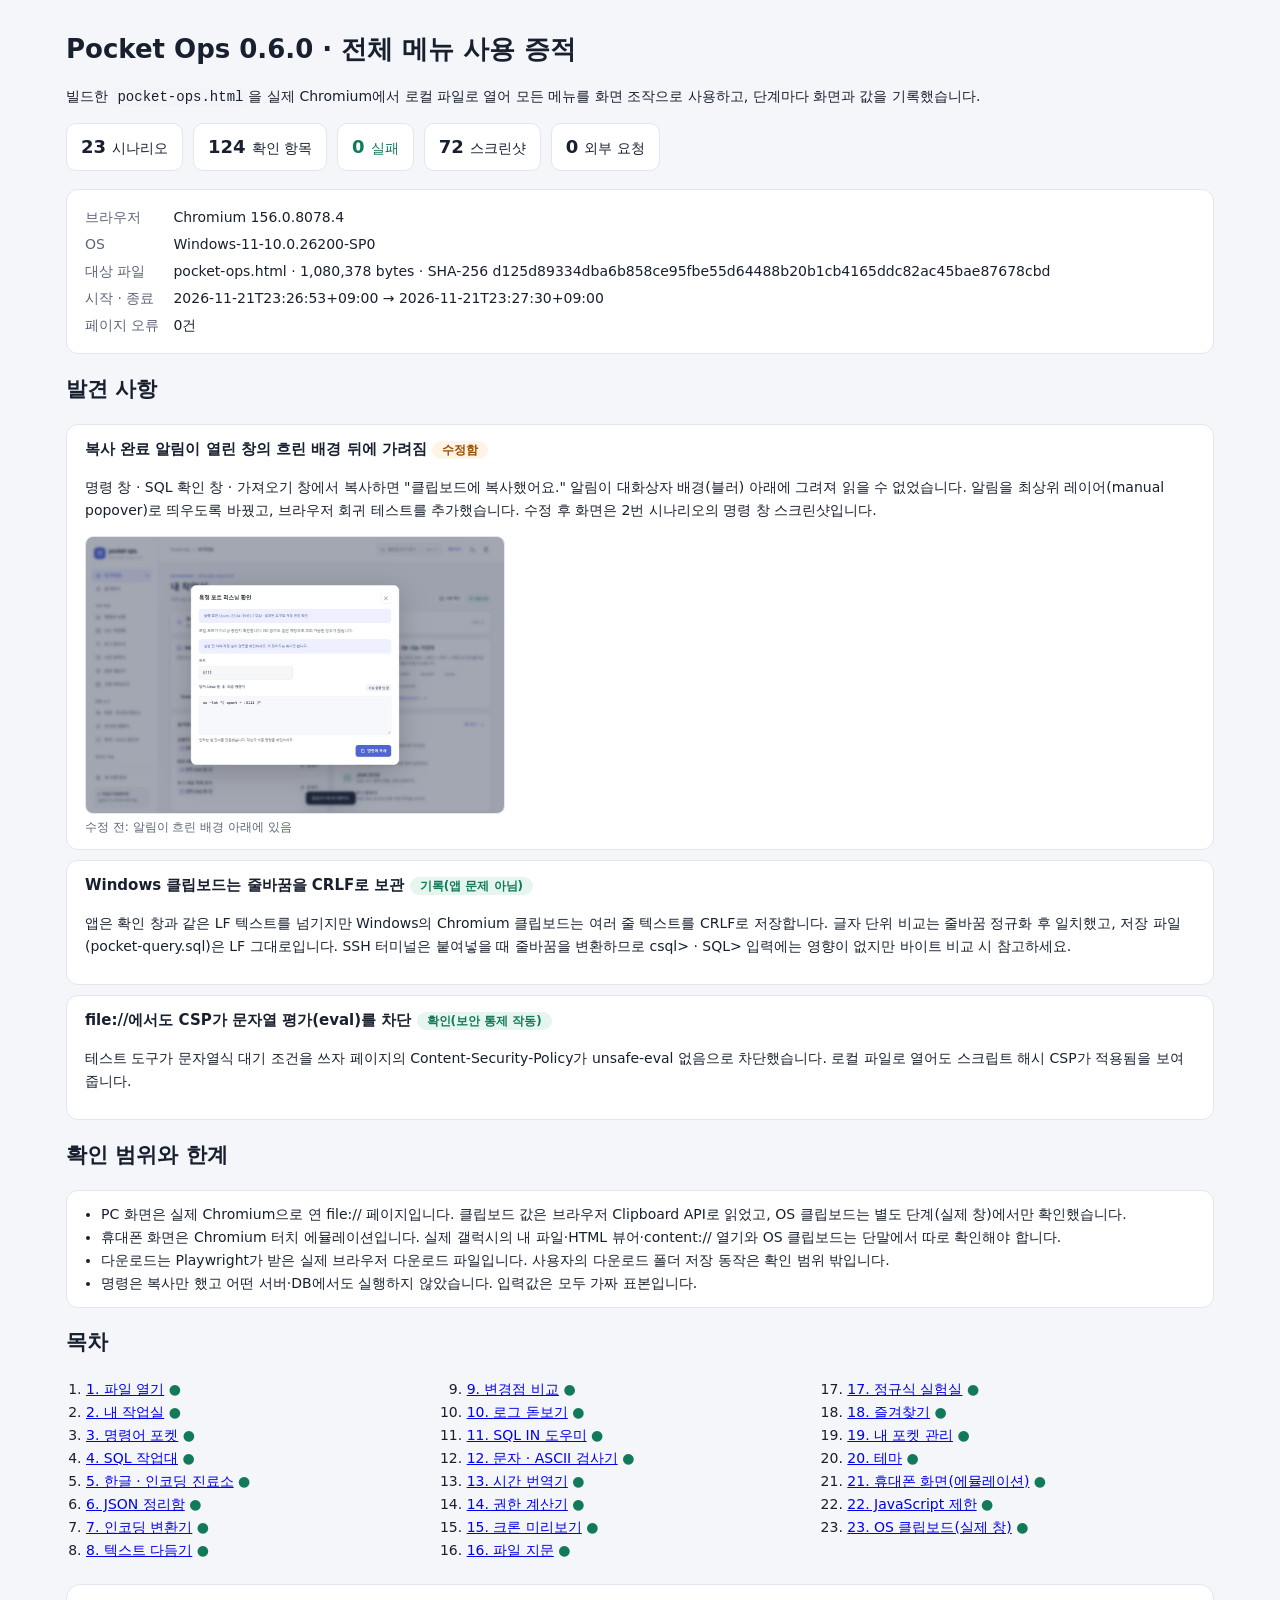
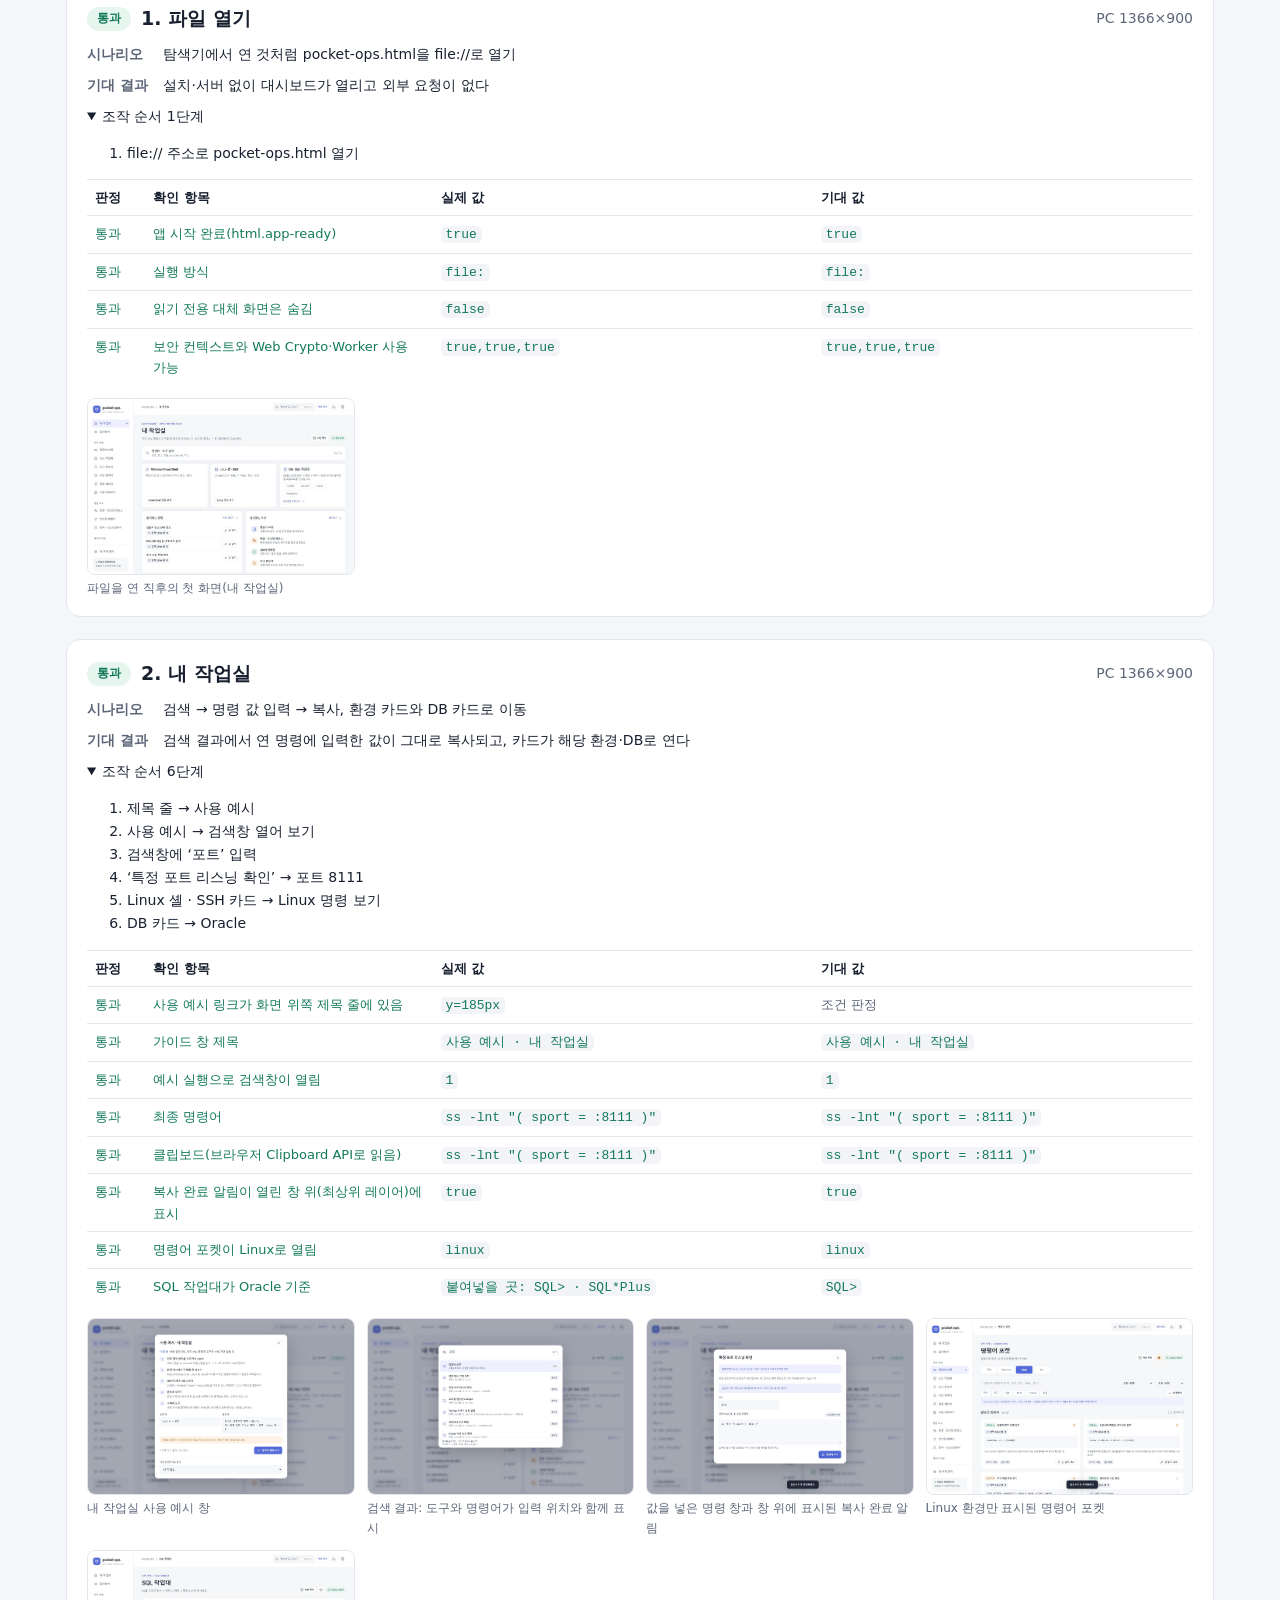
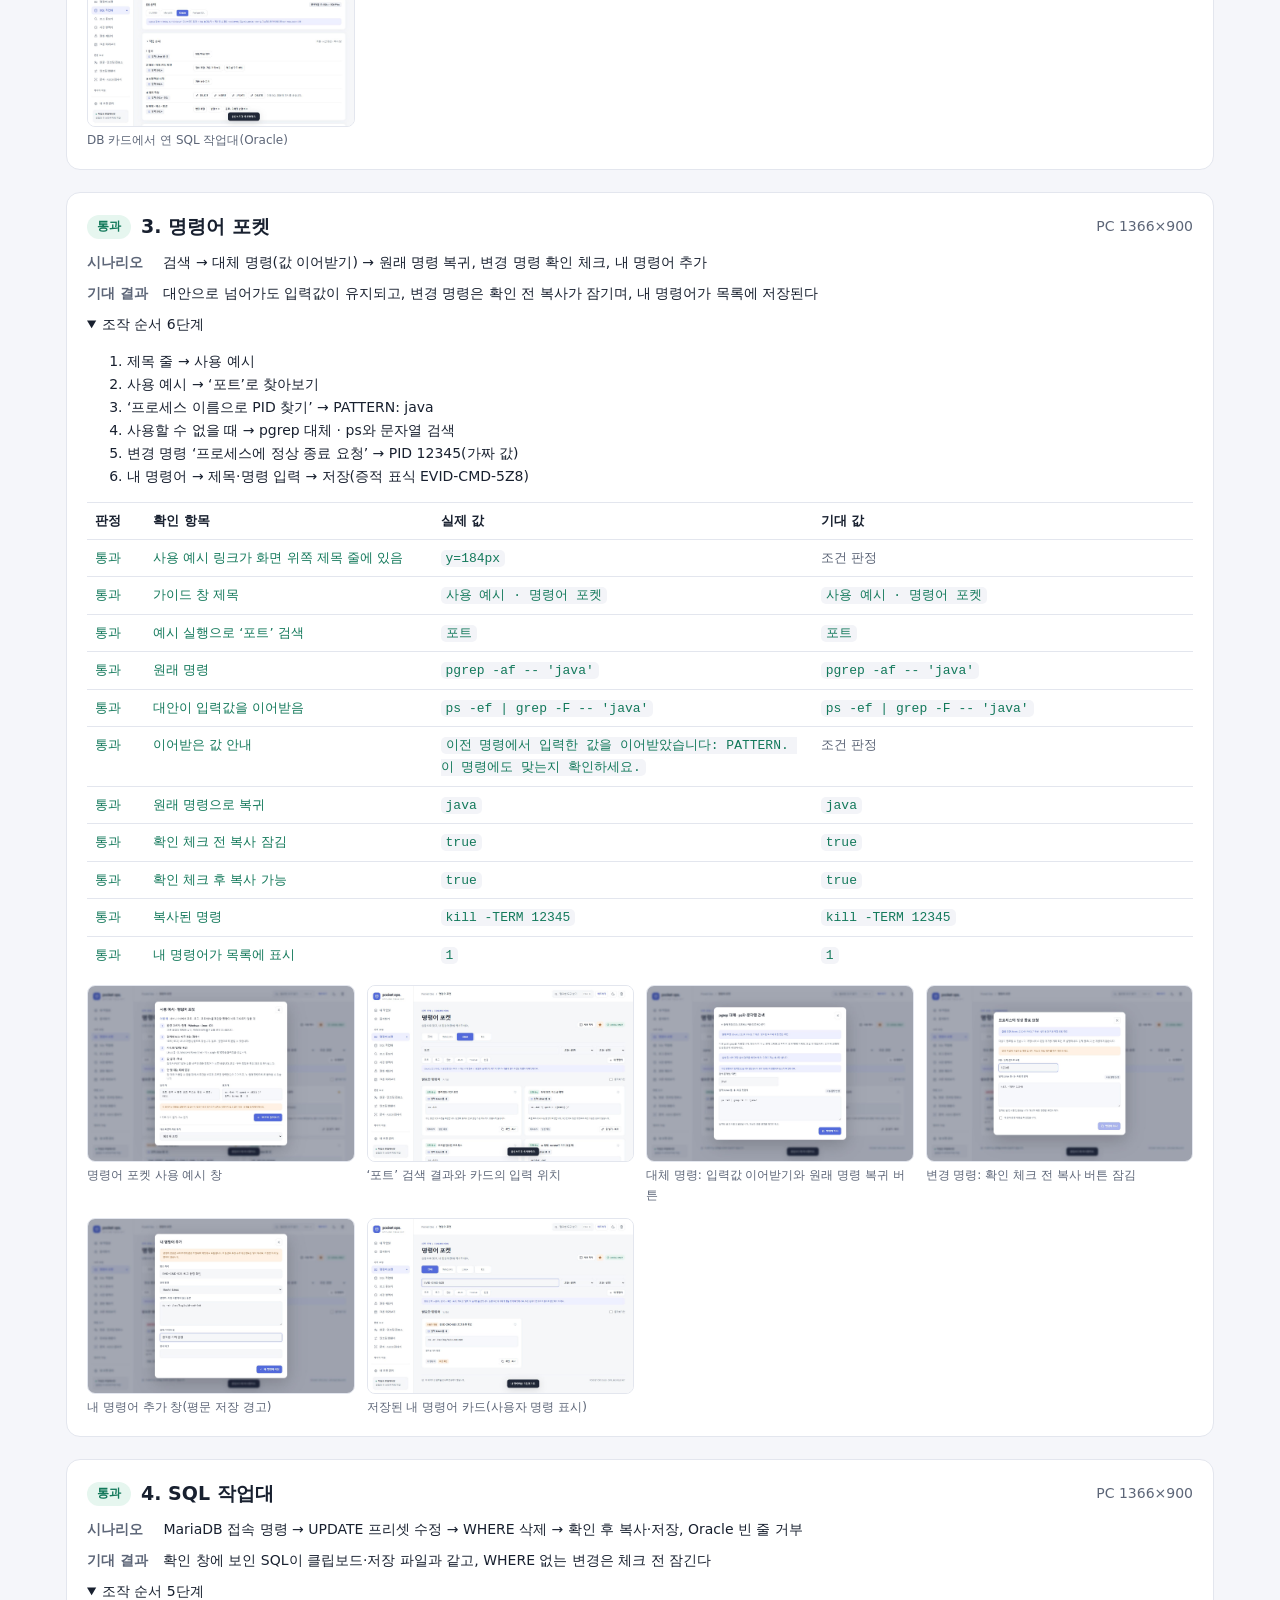
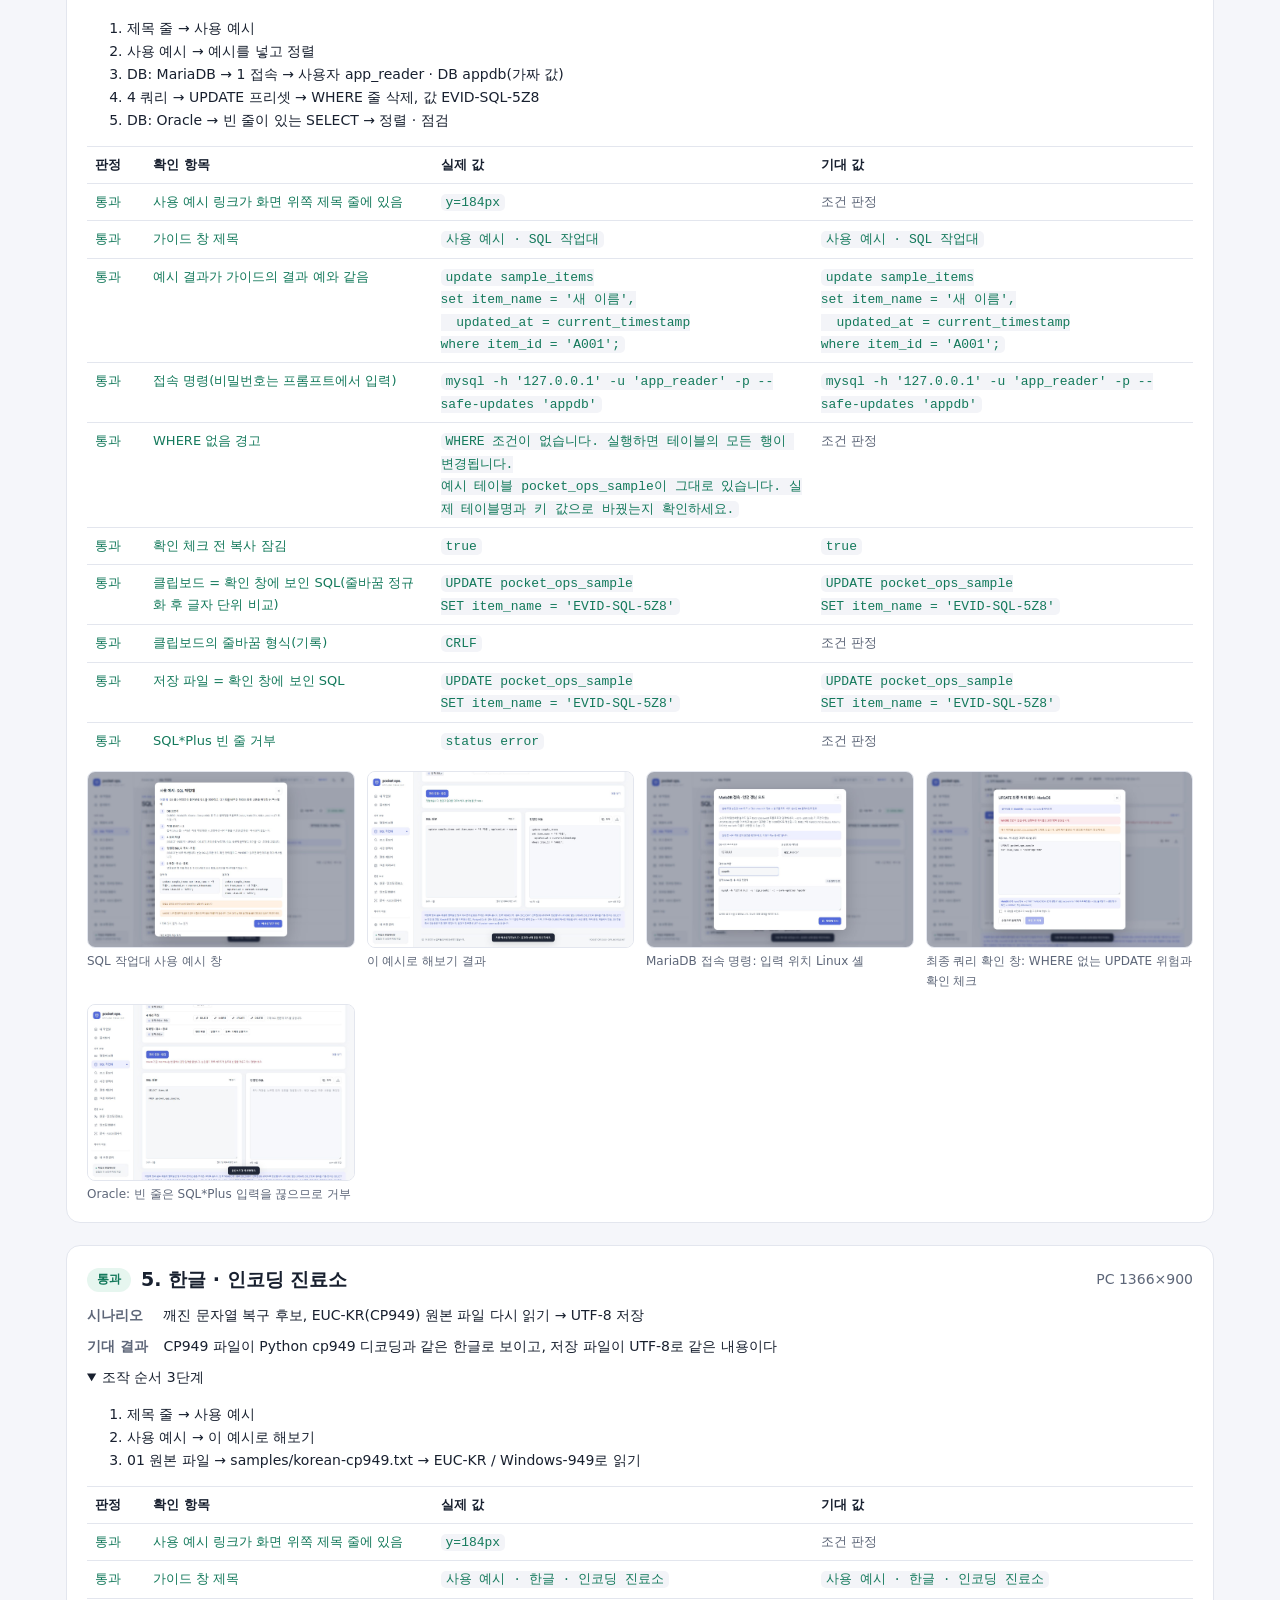
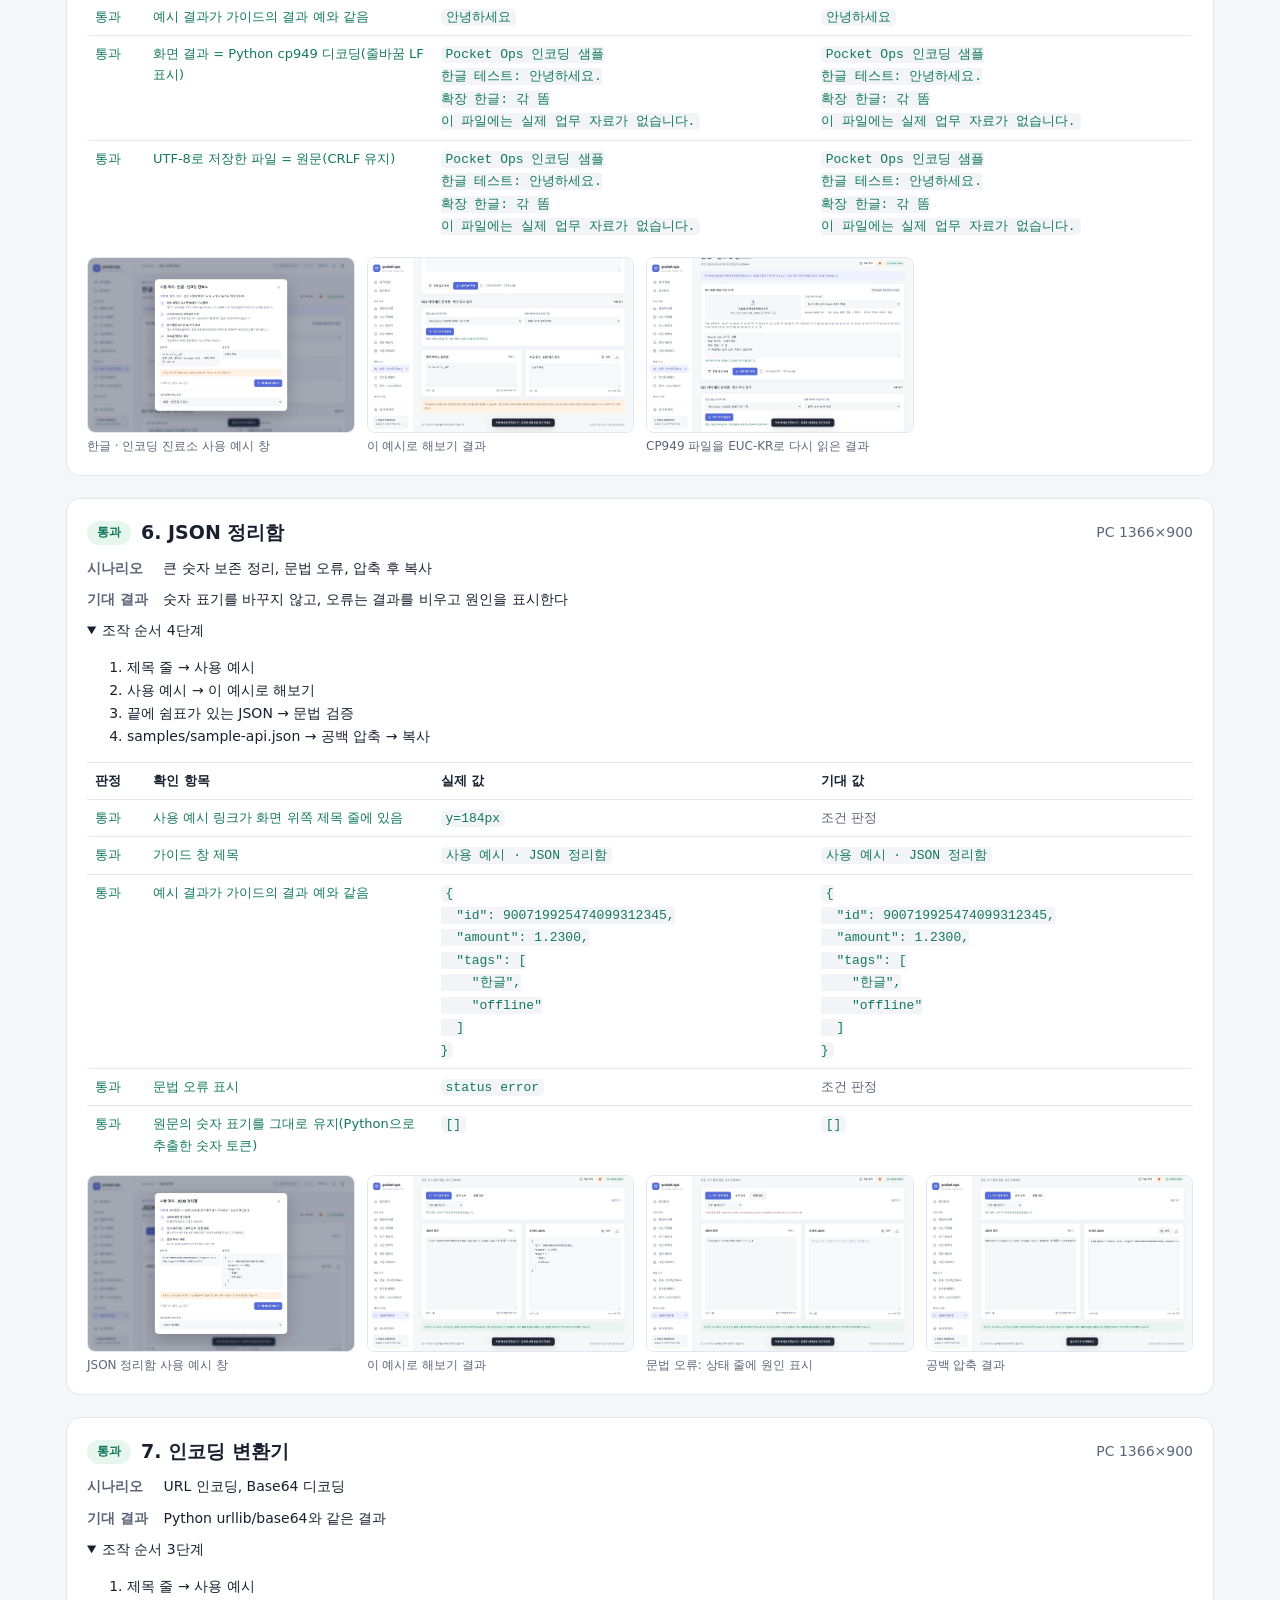
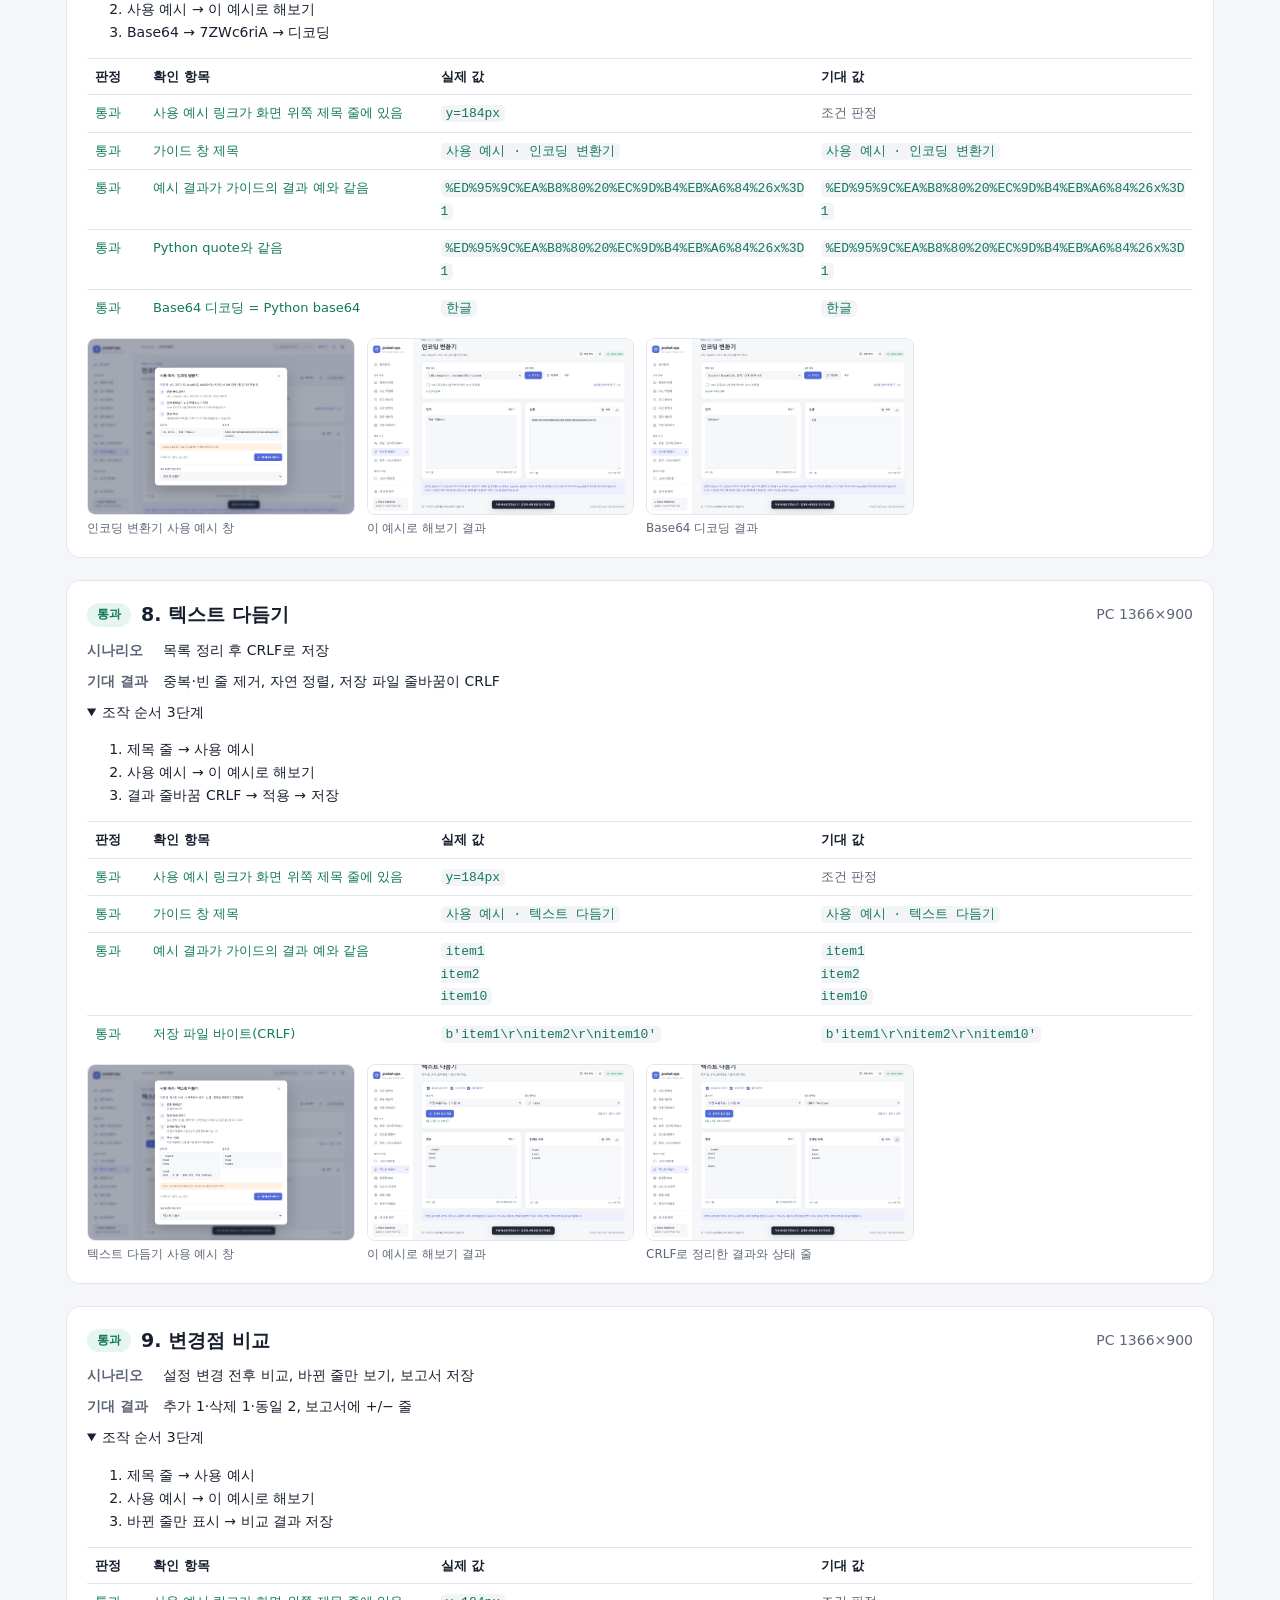
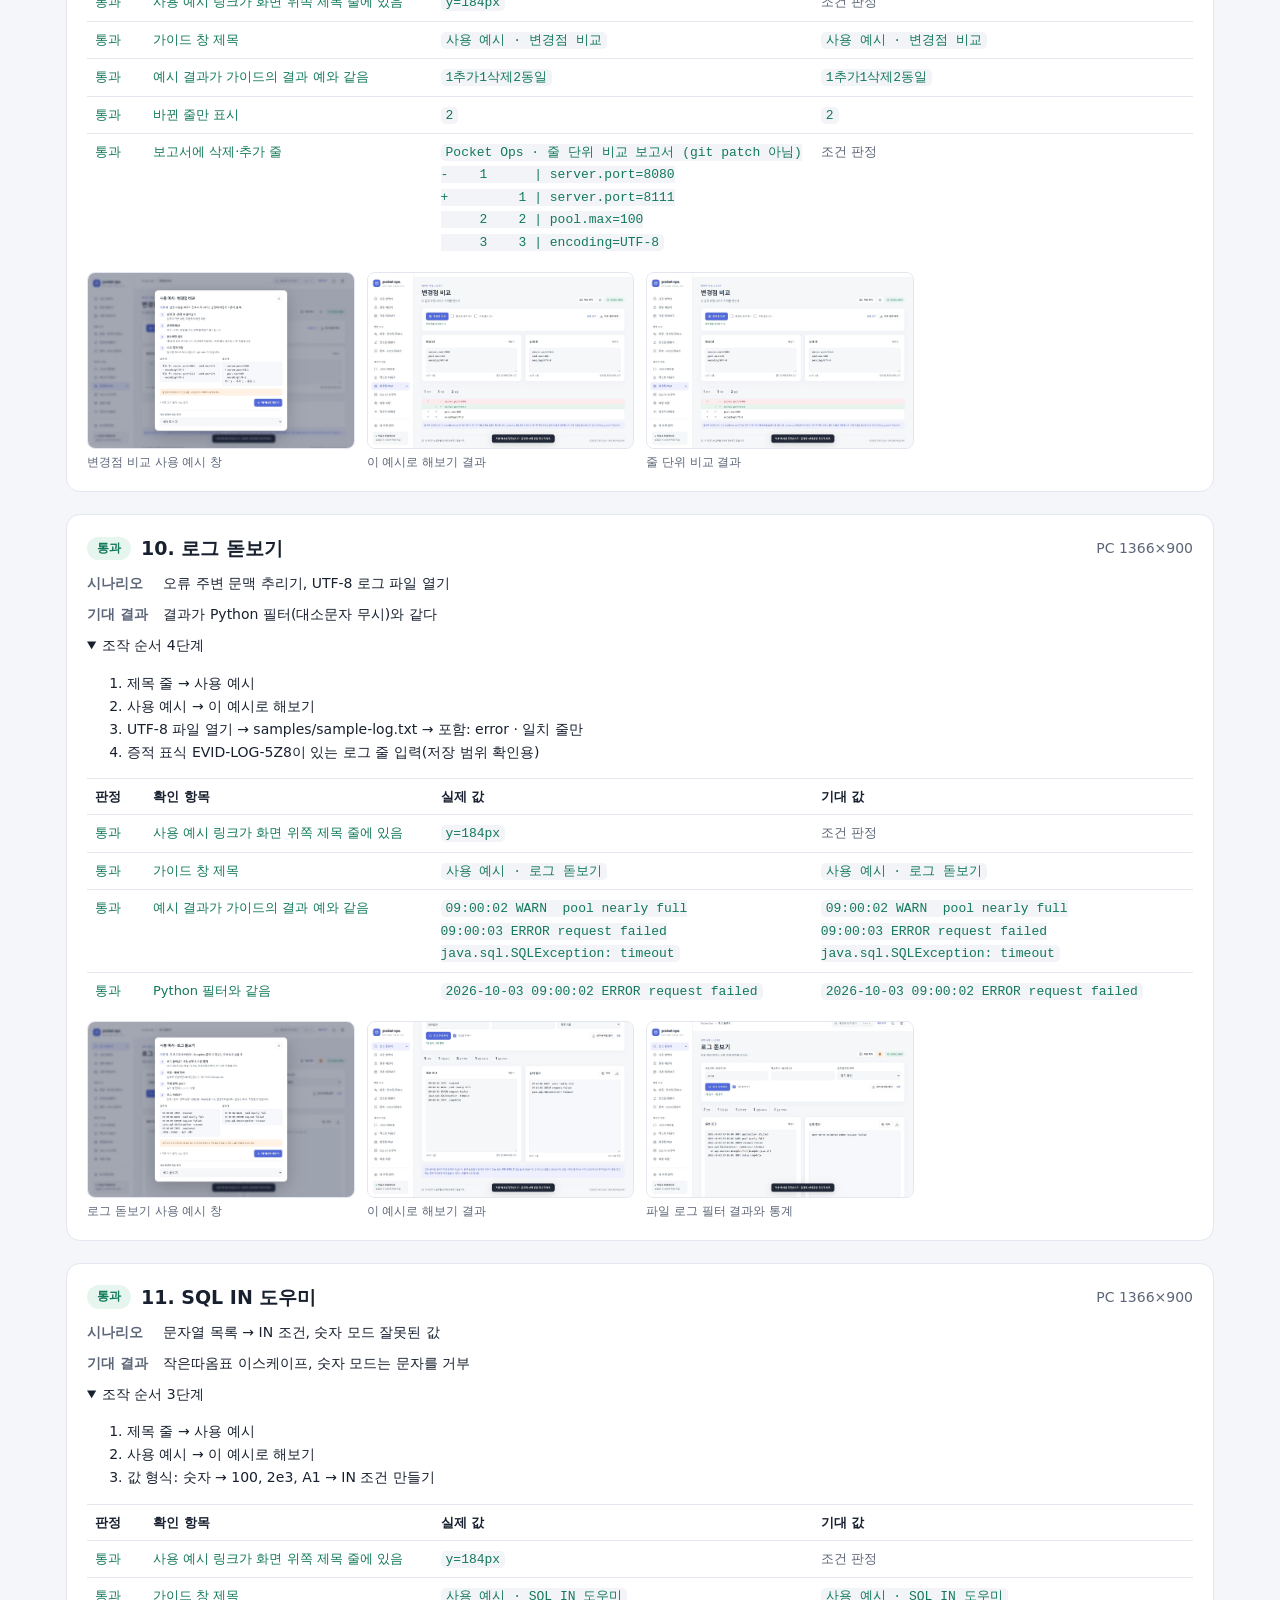
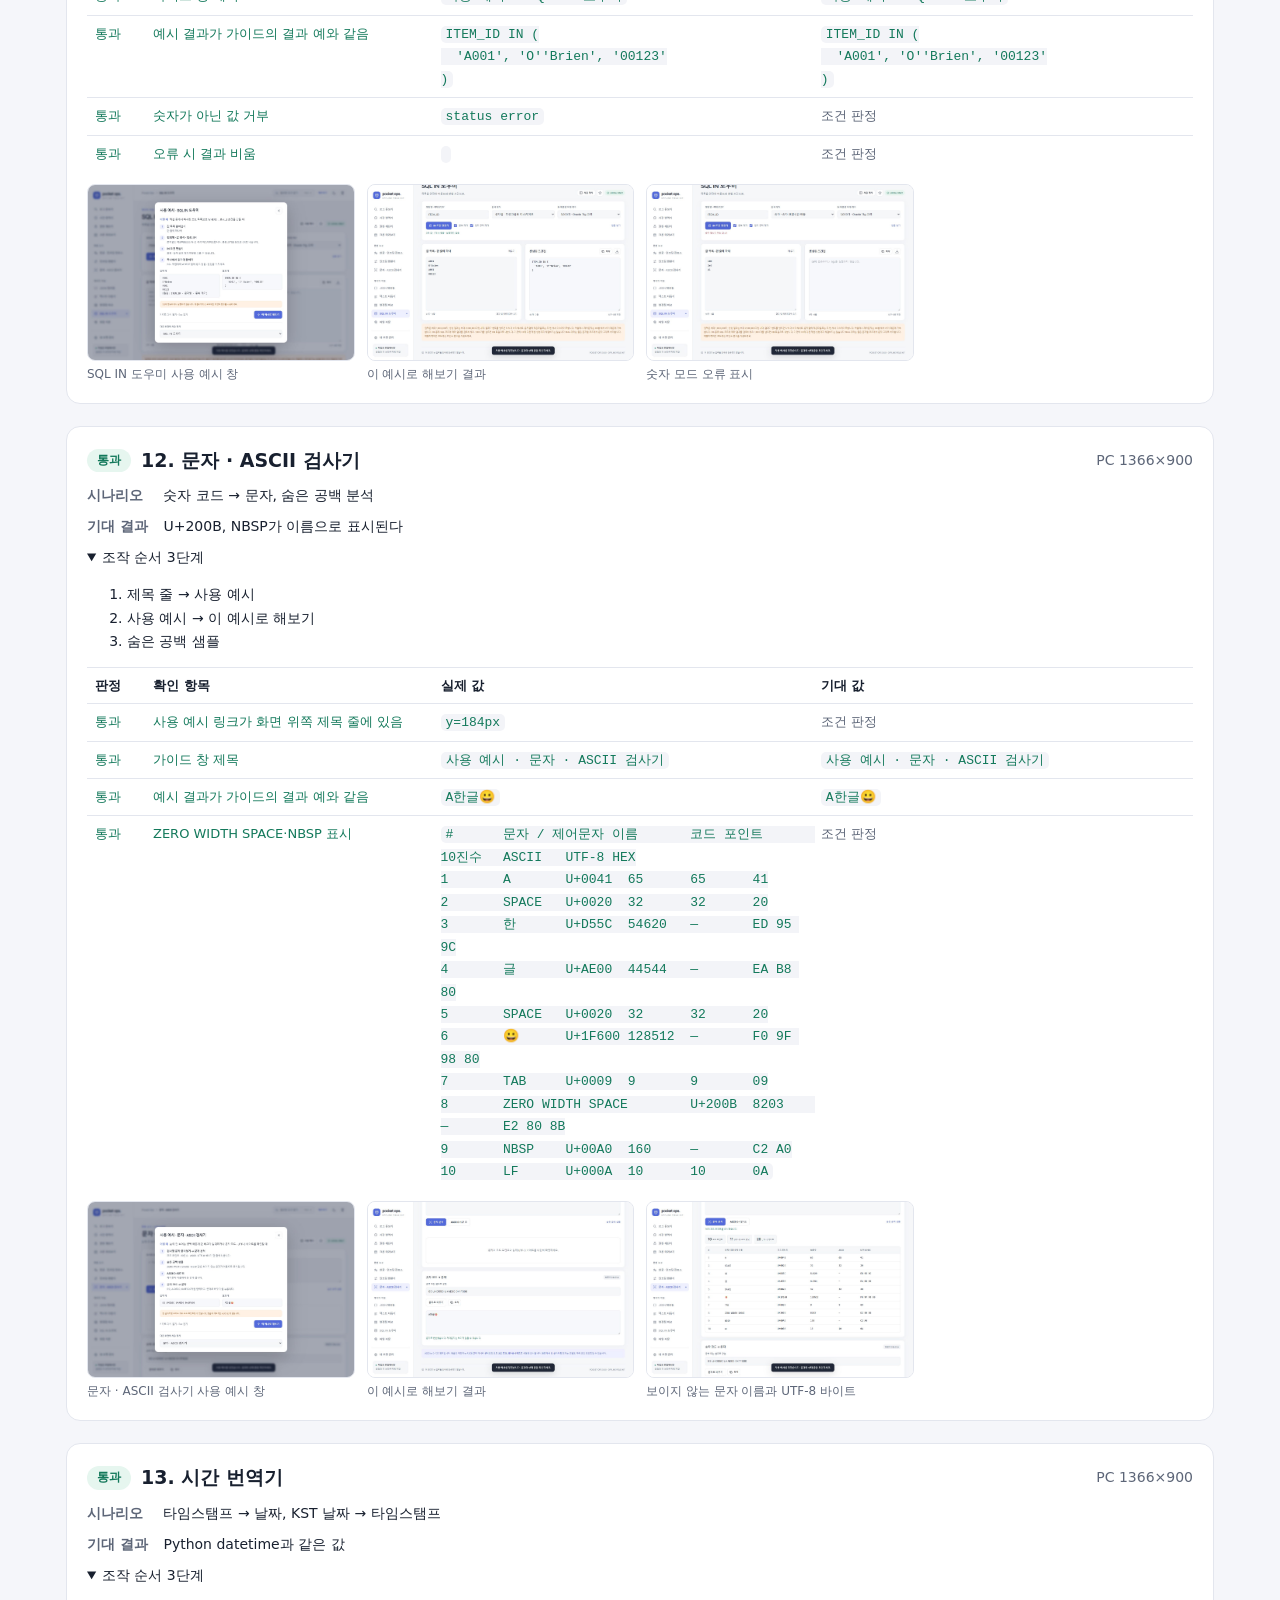
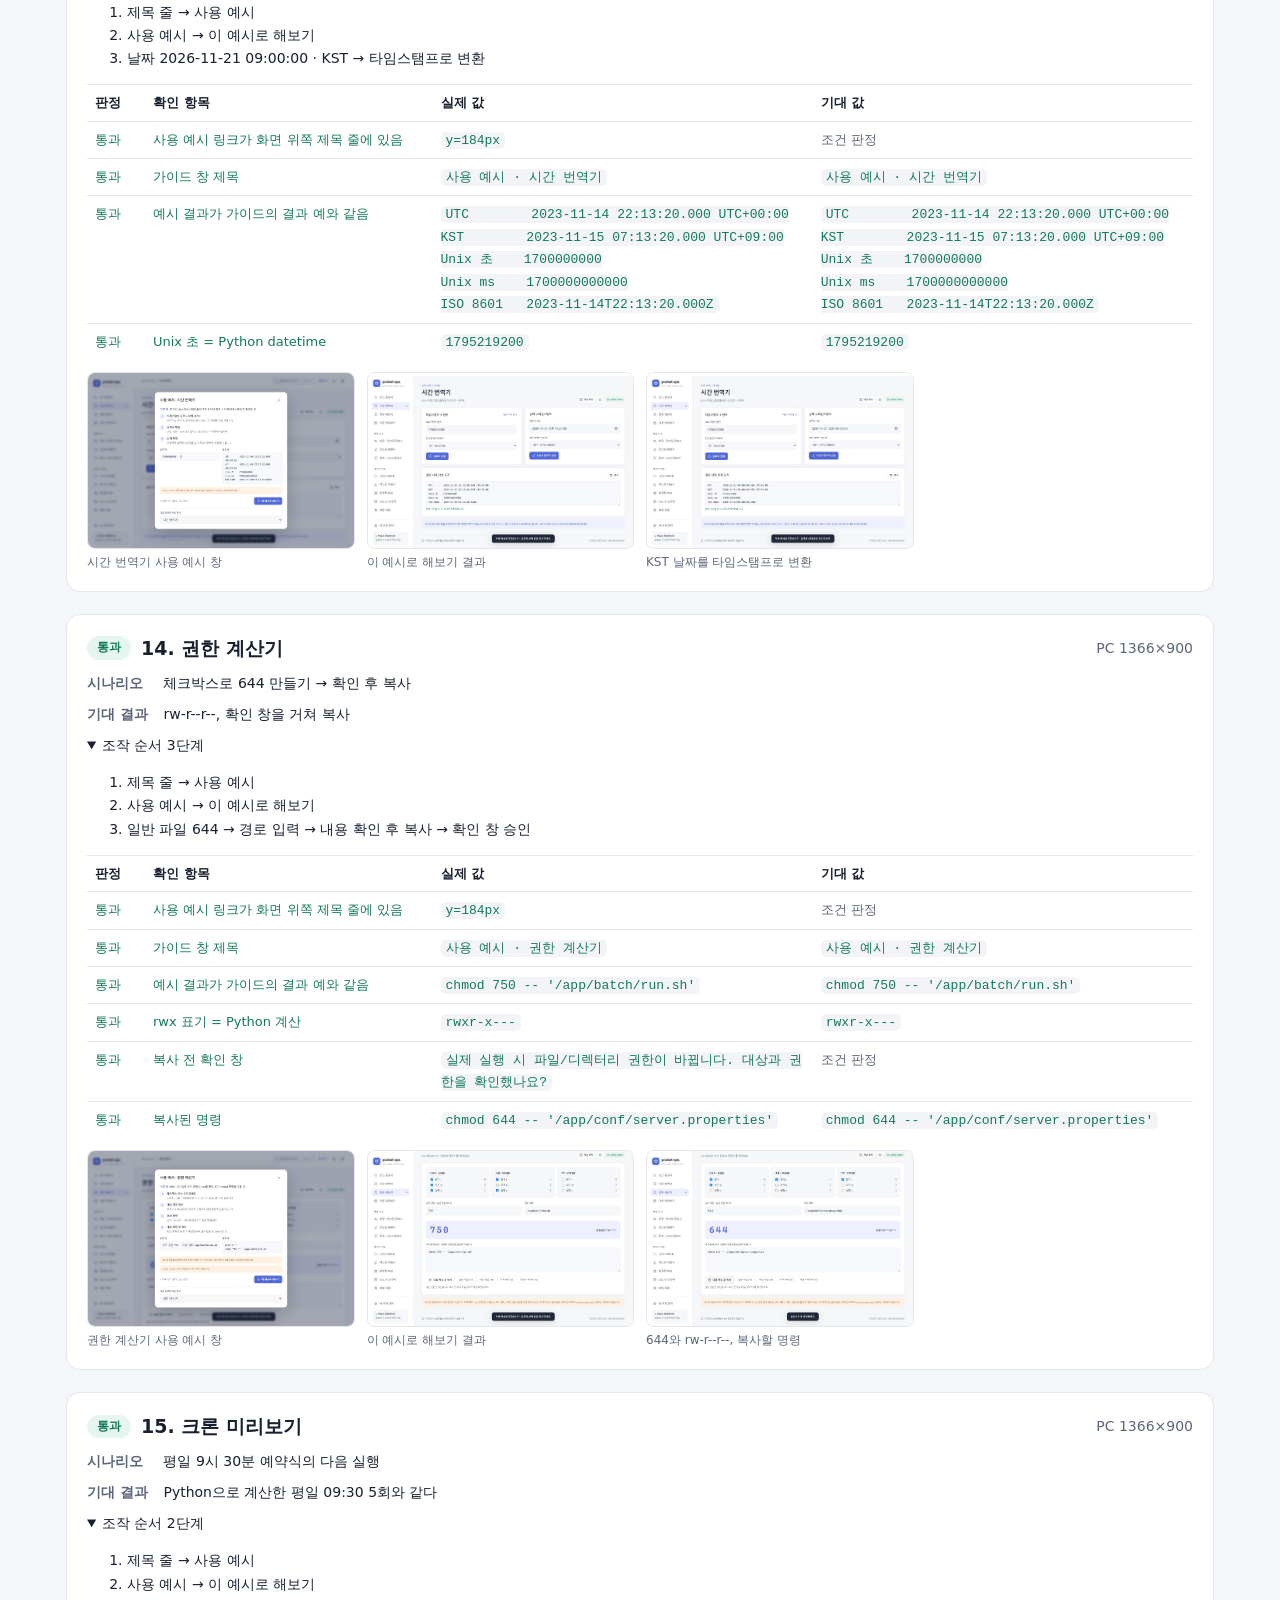
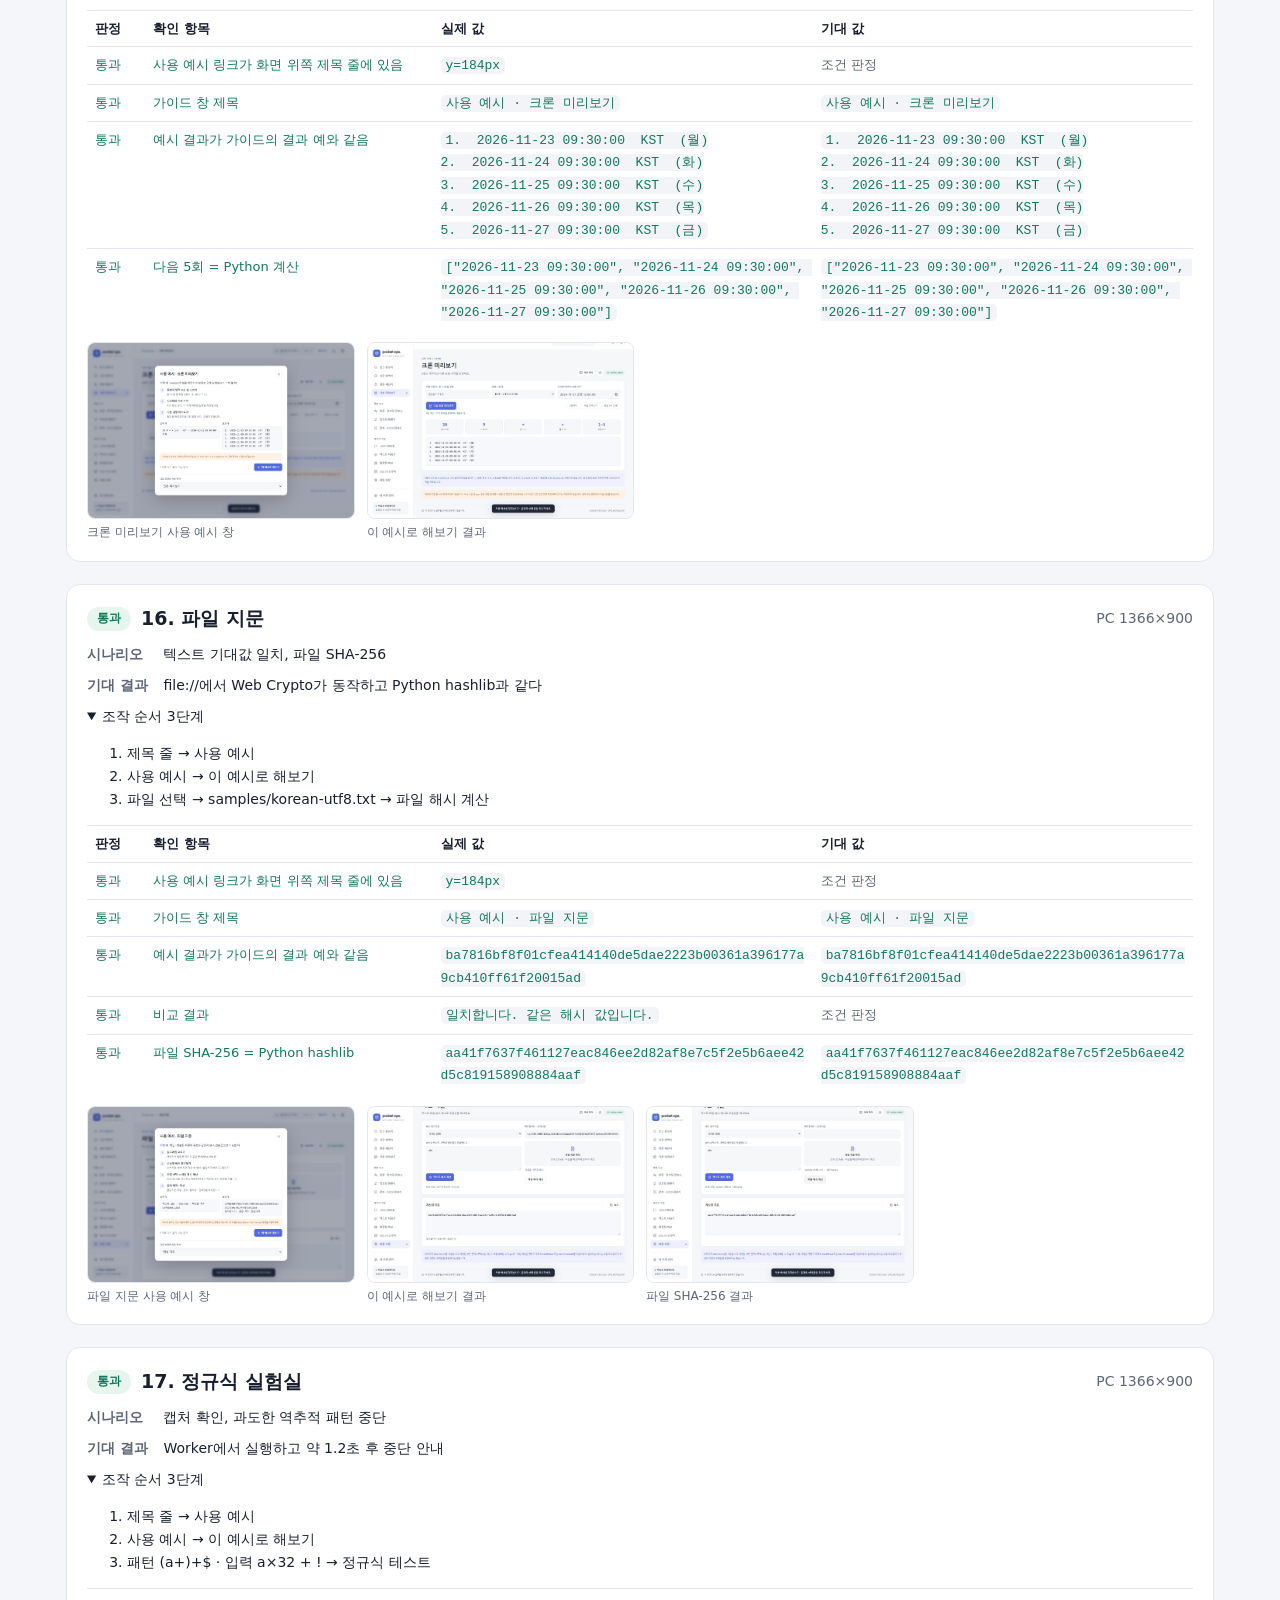
==== commit a3108936: "Review four database clipboard paths and publish audited offline build v0.6.1" ====
--- a/evidence/v0.6.0/index.html
+++ b/evidence/v0.6.0/index.html
@@ -1,218 +1,208 @@
-<!doctype html><html lang="ko"><head><meta charset="utf-8"><meta name="viewport" content="width=device-width,initial-scale=1">
-<title>Pocket Ops 0.6.0 사용 증적</title><style>
-:root{--bg:#f5f6fa;--card:#fff;--ink:#18202f;--muted:#5d6678;--line:#e3e6ee;--ok:#13795b;--okbg:#e6f6ef;--bad:#b42318;--badbg:#fdecea;--code:#f3f4f8}
-@media(prefers-color-scheme:dark){:root{--bg:#11151d;--card:#191f2a;--ink:#e8ecf3;--muted:#9aa4b5;--line:#2a3242;--ok:#5bd3a4;--okbg:#123326;--bad:#ff8a80;--badbg:#3a1714;--code:#212938}}
-*{box-sizing:border-box}body{margin:0;background:var(--bg);color:var(--ink);font:14px/1.65 system-ui,'Malgun Gothic',sans-serif}main{max-width:1180px;margin:0 auto;padding:28px 16px 60px}
-h1{font-size:26px;margin:0 0 6px}.env{background:var(--card);border:1px solid var(--line);border-radius:12px;padding:16px 18px;margin:18px 0}.env dl{display:grid;grid-template-columns:max-content 1fr;gap:4px 14px;margin:0}.env dt{color:var(--muted)}.env dd{margin:0;overflow-wrap:anywhere}
-.totals{display:flex;flex-wrap:wrap;gap:10px;margin:14px 0}.totals span{background:var(--card);border:1px solid var(--line);border-radius:10px;padding:8px 14px}.totals b{font-size:18px;margin-right:6px}
-nav ol{columns:3 220px;padding-left:20px}.case{background:var(--card);border:1px solid var(--line);border-radius:14px;padding:18px 20px;margin:22px 0}.case header{display:flex;align-items:center;gap:10px;flex-wrap:wrap}.case h2{font-size:19px;margin:0}.meta{color:var(--muted);margin:0 0 0 auto}
-.badge{border-radius:20px;padding:2px 10px;font-weight:700;font-size:12px}.badge.ok,.ok{color:var(--ok)}.badge.ok{background:var(--okbg)}.badge.bad,.bad{color:var(--bad)}.badge.bad{background:var(--badbg)}
-.scenario{margin:8px 0}.scenario b{display:inline-block;min-width:72px;color:var(--muted)}table{width:100%;border-collapse:collapse;margin:12px 0;font-size:13px;table-layout:fixed}th,td{border-top:1px solid var(--line);padding:7px 8px;text-align:left;vertical-align:top;overflow-wrap:anywhere}th:nth-child(1),td:nth-child(1){width:58px}th:nth-child(2),td:nth-child(2){width:26%}
-code{font-family:Consolas,'D2Coding',monospace;background:var(--code);border-radius:5px;padding:1px 5px;white-space:pre-wrap}tr.bad td{background:var(--badbg)}
-.shots{display:grid;grid-template-columns:repeat(auto-fill,minmax(260px,1fr));gap:12px}figure{margin:0}figure img{width:100%;border:1px solid var(--line);border-radius:8px;display:block}figcaption{font-size:12px;color:var(--muted);margin-top:4px}
-.muted{color:var(--muted)}.limits{background:var(--card);border:1px solid var(--line);border-radius:12px;padding:12px 18px 12px 34px}.finding{background:var(--card);border:1px solid var(--line);border-radius:12px;padding:12px 18px;margin:10px 0}.finding h3{font-size:15px;margin:0 0 4px}.finding figure{max-width:420px;margin-top:8px}.badge.fix{background:#fff4e5;color:#9a4b00}@media(max-width:600px){table{font-size:12px}th:nth-child(2),td:nth-child(2){width:30%}.meta{margin:0}}
-</style></head><body><main><h1>Pocket Ops 0.6.0 · 전체 메뉴 사용 증적</h1><p>빌드한 <code>pocket-ops.html</code>을 실제 Chromium에서 로컬 파일로 열어 모든 메뉴를 화면 조작으로 사용하고, 단계마다 화면과 값을 기록했습니다.</p>
-<div class="totals"><span><b>23</b>시나리오</span><span><b>124</b>확인 항목</span><span class="ok"><b>0</b>실패</span><span><b>72</b>스크린샷</span><span><b>0</b>외부 요청</span></div>
-<div class="env"><dl><dt>브라우저</dt><dd>Chromium 156.0.8078.4</dd><dt>OS</dt><dd>Windows-11-10.0.26200-SP0</dd><dt>대상 파일</dt><dd>pocket-ops.html · 1,080,378 bytes · SHA-256 d125d89334dba6b858ce95fbe55d64488b20b1cb4165ddc82ac45bae87678cbd</dd><dt>시작 · 종료</dt><dd>2026-11-21T23:26:53+09:00 → 2026-11-21T23:27:30+09:00</dd><dt>페이지 오류</dt><dd>0건</dd></dl></div>
-<h2>발견 사항</h2><article class="finding"><h3>복사 완료 알림이 열린 창의 흐린 배경 뒤에 가려짐 <span class="badge fix">수정함</span></h3><p>명령 창 · SQL 확인 창 · 가져오기 창에서 복사하면 &quot;클립보드에 복사했어요.&quot; 알림이 대화상자 배경(블러) 아래에 그려져 읽을 수 없었습니다. 알림을 최상위 레이어(manual popover)로 띄우도록 바꿨고, 브라우저 회귀 테스트를 추가했습니다. 수정 후 화면은 2번 시나리오의 명령 창 스크린샷입니다.</p><figure><a href="findings/toast-under-dialog-before.jpg"><img loading="lazy" src="findings/toast-under-dialog-before.jpg" alt="수정 전 화면"></a><figcaption>수정 전: 알림이 흐린 배경 아래에 있음</figcaption></figure></article><article class="finding"><h3>Windows 클립보드는 줄바꿈을 CRLF로 보관 <span class="badge ok">기록(앱 문제 아님)</span></h3><p>앱은 확인 창과 같은 LF 텍스트를 넘기지만 Windows의 Chromium 클립보드는 여러 줄 텍스트를 CRLF로 저장합니다. 글자 단위 비교는 줄바꿈 정규화 후 일치했고, 저장 파일(pocket-query.sql)은 LF 그대로입니다. SSH 터미널은 붙여넣을 때 줄바꿈을 변환하므로 csql&gt; · SQL&gt; 입력에는 영향이 없지만 바이트 비교 시 참고하세요.</p></article><article class="finding"><h3>file://에서도 CSP가 문자열 평가(eval)를 차단 <span class="badge ok">확인(보안 통제 작동)</span></h3><p>테스트 도구가 문자열식 대기 조건을 쓰자 페이지의 Content-Security-Policy가 unsafe-eval 없음으로 차단했습니다. 로컬 파일로 열어도 스크립트 해시 CSP가 적용됨을 보여 줍니다.</p></article><h2>확인 범위와 한계</h2><ul class="limits"><li>PC 화면은 실제 Chromium으로 연 file:// 페이지입니다. 클립보드 값은 브라우저 Clipboard API로 읽었고, OS 클립보드는 별도 단계(실제 창)에서만 확인했습니다.</li><li>휴대폰 화면은 Chromium 터치 에뮬레이션입니다. 실제 갤럭시의 내 파일·HTML 뷰어·content:// 열기와 OS 클립보드는 단말에서 따로 확인해야 합니다.</li><li>다운로드는 Playwright가 받은 실제 브라우저 다운로드 파일입니다. 사용자의 다운로드 폴더 저장 동작은 확인 범위 밖입니다.</li><li>명령은 복사만 했고 어떤 서버·DB에서도 실행하지 않았습니다. 입력값은 모두 가짜 표본입니다.</li></ul><nav><h2>목차</h2><ol><li><a href="#case-1">1. 파일 열기</a> <span class="ok">●</span></li><li><a href="#case-2">2. 내 작업실</a> <span class="ok">●</span></li><li><a href="#case-3">3. 명령어 포켓</a> <span class="ok">●</span></li><li><a href="#case-4">4. SQL 작업대</a> <span class="ok">●</span></li><li><a href="#case-5">5. 한글 · 인코딩 진료소</a> <span class="ok">●</span></li><li><a href="#case-6">6. JSON 정리함</a> <span class="ok">●</span></li><li><a href="#case-7">7. 인코딩 변환기</a> <span class="ok">●</span></li><li><a href="#case-8">8. 텍스트 다듬기</a> <span class="ok">●</span></li><li><a href="#case-9">9. 변경점 비교</a> <span class="ok">●</span></li><li><a href="#case-10">10. 로그 돋보기</a> <span class="ok">●</span></li><li><a href="#case-11">11. SQL IN 도우미</a> <span class="ok">●</span></li><li><a href="#case-12">12. 문자 · ASCII 검사기</a> <span class="ok">●</span></li><li><a href="#case-13">13. 시간 번역기</a> <span class="ok">●</span></li><li><a href="#case-14">14. 권한 계산기</a> <span class="ok">●</span></li><li><a href="#case-15">15. 크론 미리보기</a> <span class="ok">●</span></li><li><a href="#case-16">16. 파일 지문</a> <span class="ok">●</span></li><li><a href="#case-17">17. 정규식 실험실</a> <span class="ok">●</span></li><li><a href="#case-18">18. 즐겨찾기</a> <span class="ok">●</span></li><li><a href="#case-19">19. 내 포켓 관리</a> <span class="ok">●</span></li><li><a href="#case-20">20. 테마</a> <span class="ok">●</span></li><li><a href="#case-21">21. 휴대폰 화면(에뮬레이션)</a> <span class="ok">●</span></li><li><a href="#case-22">22. JavaScript 제한</a> <span class="ok">●</span></li><li><a href="#case-23">23. OS 클립보드(실제 창)</a> <span class="ok">●</span></li></ol></nav><section class="case" id="case-1"><header><span class="badge ok">통과</span><h2>1. 파일 열기</h2><p class="meta">PC 1366×900</p></header>
-<p class="scenario"><b>시나리오</b> 탐색기에서 연 것처럼 pocket-ops.html을 file://로 열기</p><p class="scenario"><b>기대 결과</b> 설치·서버 없이 대시보드가 열리고 외부 요청이 없다</p>
-<details open><summary>조작 순서 1단계</summary><ol><li>file:// 주소로 pocket-ops.html 열기</li></ol></details>
-<table><thead><tr><th>판정</th><th>확인 항목</th><th>실제 값</th><th>기대 값</th></tr></thead><tbody><tr class="ok"><td>통과</td><td>앱 시작 완료(html.app-ready)</td><td><code>true</code></td><td><code>true</code></td></tr><tr class="ok"><td>통과</td><td>실행 방식</td><td><code>file:</code></td><td><code>file:</code></td></tr><tr class="ok"><td>통과</td><td>읽기 전용 대체 화면은 숨김</td><td><code>false</code></td><td><code>false</code></td></tr><tr class="ok"><td>통과</td><td>보안 컨텍스트와 Web Crypto·Worker 사용 가능</td><td><code>true,true,true</code></td><td><code>true,true,true</code></td></tr></tbody></table>
-<div class="shots"><figure><a href="shots/001-home-open.jpg"><img loading="lazy" src="shots/001-home-open.jpg" alt="파일을 연 직후의 첫 화면(내 작업실)"></a><figcaption>파일을 연 직후의 첫 화면(내 작업실)</figcaption></figure></div></section><section class="case" id="case-2"><header><span class="badge ok">통과</span><h2>2. 내 작업실</h2><p class="meta">PC 1366×900</p></header>
-<p class="scenario"><b>시나리오</b> 검색 → 명령 값 입력 → 복사, 환경 카드와 DB 카드로 이동</p><p class="scenario"><b>기대 결과</b> 검색 결과에서 연 명령에 입력한 값이 그대로 복사되고, 카드가 해당 환경·DB로 연다</p>
-<details open><summary>조작 순서 6단계</summary><ol><li>제목 줄 → 사용 예시</li><li>사용 예시 → 검색창 열어 보기</li><li>검색창에 ‘포트’ 입력</li><li>‘특정 포트 리스닝 확인’ → 포트 8111</li><li>Linux 셸 · SSH 카드 → Linux 명령 보기</li><li>DB 카드 → Oracle</li></ol></details>
-<table><thead><tr><th>판정</th><th>확인 항목</th><th>실제 값</th><th>기대 값</th></tr></thead><tbody><tr class="ok"><td>통과</td><td>사용 예시 링크가 화면 위쪽 제목 줄에 있음</td><td><code>y=185px</code></td><td><span class="muted">조건 판정</span></td></tr><tr class="ok"><td>통과</td><td>가이드 창 제목</td><td><code>사용 예시 · 내 작업실</code></td><td><code>사용 예시 · 내 작업실</code></td></tr><tr class="ok"><td>통과</td><td>예시 실행으로 검색창이 열림</td><td><code>1</code></td><td><code>1</code></td></tr><tr class="ok"><td>통과</td><td>최종 명령어</td><td><code>ss -lnt &quot;( sport = :8111 )&quot;</code></td><td><code>ss -lnt &quot;( sport = :8111 )&quot;</code></td></tr><tr class="ok"><td>통과</td><td>클립보드(브라우저 Clipboard API로 읽음)</td><td><code>ss -lnt &quot;( sport = :8111 )&quot;</code></td><td><code>ss -lnt &quot;( sport = :8111 )&quot;</code></td></tr><tr class="ok"><td>통과</td><td>복사 완료 알림이 열린 창 위(최상위 레이어)에 표시</td><td><code>true</code></td><td><code>true</code></td></tr><tr class="ok"><td>통과</td><td>명령어 포켓이 Linux로 열림</td><td><code>linux</code></td><td><code>linux</code></td></tr><tr class="ok"><td>통과</td><td>SQL 작업대가 Oracle 기준</td><td><code>붙여넣을 곳: SQL&gt; · SQL*Plus</code></td><td><code>SQL&gt;</code></td></tr></tbody></table>
-<div class="shots"><figure><a href="shots/002-home-guide.jpg"><img loading="lazy" src="shots/002-home-guide.jpg" alt="내 작업실 사용 예시 창"></a><figcaption>내 작업실 사용 예시 창</figcaption></figure><figure><a href="shots/003-home-palette.jpg"><img loading="lazy" src="shots/003-home-palette.jpg" alt="검색 결과: 도구와 명령어가 입력 위치와 함께 표시"></a><figcaption>검색 결과: 도구와 명령어가 입력 위치와 함께 표시</figcaption></figure><figure><a href="shots/004-home-command.jpg"><img loading="lazy" src="shots/004-home-command.jpg" alt="값을 넣은 명령 창과 창 위에 표시된 복사 완료 알림"></a><figcaption>값을 넣은 명령 창과 창 위에 표시된 복사 완료 알림</figcaption></figure><figure><a href="shots/005-home-linux.jpg"><img loading="lazy" src="shots/005-home-linux.jpg" alt="Linux 환경만 표시된 명령어 포켓"></a><figcaption>Linux 환경만 표시된 명령어 포켓</figcaption></figure><figure><a href="shots/006-home-oracle.jpg"><img loading="lazy" src="shots/006-home-oracle.jpg" alt="DB 카드에서 연 SQL 작업대(Oracle)"></a><figcaption>DB 카드에서 연 SQL 작업대(Oracle)</figcaption></figure></div></section><section class="case" id="case-3"><header><span class="badge ok">통과</span><h2>3. 명령어 포켓</h2><p class="meta">PC 1366×900</p></header>
-<p class="scenario"><b>시나리오</b> 검색 → 대체 명령(값 이어받기) → 원래 명령 복귀, 변경 명령 확인 체크, 내 명령어 추가</p><p class="scenario"><b>기대 결과</b> 대안으로 넘어가도 입력값이 유지되고, 변경 명령은 확인 전 복사가 잠기며, 내 명령어가 목록에 저장된다</p>
-<details open><summary>조작 순서 6단계</summary><ol><li>제목 줄 → 사용 예시</li><li>사용 예시 → ‘포트’로 찾아보기</li><li>‘프로세스 이름으로 PID 찾기’ → PATTERN: java</li><li>사용할 수 없을 때 → pgrep 대체 · ps와 문자열 검색</li><li>변경 명령 ‘프로세스에 정상 종료 요청’ → PID 12345(가짜 값)</li><li>내 명령어 → 제목·명령 입력 → 저장(증적 표식 EVID-CMD-5Z8)</li></ol></details>
-<table><thead><tr><th>판정</th><th>확인 항목</th><th>실제 값</th><th>기대 값</th></tr></thead><tbody><tr class="ok"><td>통과</td><td>사용 예시 링크가 화면 위쪽 제목 줄에 있음</td><td><code>y=184px</code></td><td><span class="muted">조건 판정</span></td></tr><tr class="ok"><td>통과</td><td>가이드 창 제목</td><td><code>사용 예시 · 명령어 포켓</code></td><td><code>사용 예시 · 명령어 포켓</code></td></tr><tr class="ok"><td>통과</td><td>예시 실행으로 ‘포트’ 검색</td><td><code>포트</code></td><td><code>포트</code></td></tr><tr class="ok"><td>통과</td><td>원래 명령</td><td><code>pgrep -af -- &#x27;java&#x27;</code></td><td><code>pgrep -af -- &#x27;java&#x27;</code></td></tr><tr class="ok"><td>통과</td><td>대안이 입력값을 이어받음</td><td><code>ps -ef | grep -F -- &#x27;java&#x27;</code></td><td><code>ps -ef | grep -F -- &#x27;java&#x27;</code></td></tr><tr class="ok"><td>통과</td><td>이어받은 값 안내</td><td><code>이전 명령에서 입력한 값을 이어받았습니다: PATTERN. 이 명령에도 맞는지 확인하세요.</code></td><td><span class="muted">조건 판정</span></td></tr><tr class="ok"><td>통과</td><td>원래 명령으로 복귀</td><td><code>java</code></td><td><code>java</code></td></tr><tr class="ok"><td>통과</td><td>확인 체크 전 복사 잠김</td><td><code>true</code></td><td><code>true</code></td></tr><tr class="ok"><td>통과</td><td>확인 체크 후 복사 가능</td><td><code>true</code></td><td><code>true</code></td></tr><tr class="ok"><td>통과</td><td>복사된 명령</td><td><code>kill -TERM 12345</code></td><td><code>kill -TERM 12345</code></td></tr><tr class="ok"><td>통과</td><td>내 명령어가 목록에 표시</td><td><code>1</code></td><td><code>1</code></td></tr></tbody></table>
-<div class="shots"><figure><a href="shots/007-commands-guide.jpg"><img loading="lazy" src="shots/007-commands-guide.jpg" alt="명령어 포켓 사용 예시 창"></a><figcaption>명령어 포켓 사용 예시 창</figcaption></figure><figure><a href="shots/008-commands-search.jpg"><img loading="lazy" src="shots/008-commands-search.jpg" alt="‘포트’ 검색 결과와 카드의 입력 위치"></a><figcaption>‘포트’ 검색 결과와 카드의 입력 위치</figcaption></figure><figure><a href="shots/009-commands-alternative.jpg"><img loading="lazy" src="shots/009-commands-alternative.jpg" alt="대체 명령: 입력값 이어받기와 원래 명령 복귀 버튼"></a><figcaption>대체 명령: 입력값 이어받기와 원래 명령 복귀 버튼</figcaption></figure><figure><a href="shots/010-commands-ack.jpg"><img loading="lazy" src="shots/010-commands-ack.jpg" alt="변경 명령: 확인 체크 전 복사 버튼 잠김"></a><figcaption>변경 명령: 확인 체크 전 복사 버튼 잠김</figcaption></figure><figure><a href="shots/011-commands-custom.jpg"><img loading="lazy" src="shots/011-commands-custom.jpg" alt="내 명령어 추가 창(평문 저장 경고)"></a><figcaption>내 명령어 추가 창(평문 저장 경고)</figcaption></figure><figure><a href="shots/012-commands-custom-saved.jpg"><img loading="lazy" src="shots/012-commands-custom-saved.jpg" alt="저장된 내 명령어 카드(사용자 명령 표시)"></a><figcaption>저장된 내 명령어 카드(사용자 명령 표시)</figcaption></figure></div></section><section class="case" id="case-4"><header><span class="badge ok">통과</span><h2>4. SQL 작업대</h2><p class="meta">PC 1366×900</p></header>
-<p class="scenario"><b>시나리오</b> MariaDB 접속 명령 → UPDATE 프리셋 수정 → WHERE 삭제 → 확인 후 복사·저장, Oracle 빈 줄 거부</p><p class="scenario"><b>기대 결과</b> 확인 창에 보인 SQL이 클립보드·저장 파일과 같고, WHERE 없는 변경은 체크 전 잠긴다</p>
-<details open><summary>조작 순서 5단계</summary><ol><li>제목 줄 → 사용 예시</li><li>사용 예시 → 예시를 넣고 정렬</li><li>DB: MariaDB → 1 접속 → 사용자 app_reader · DB appdb(가짜 값)</li><li>4 쿼리 → UPDATE 프리셋 → WHERE 줄 삭제, 값 EVID-SQL-5Z8</li><li>DB: Oracle → 빈 줄이 있는 SELECT → 정렬 · 점검</li></ol></details>
-<table><thead><tr><th>판정</th><th>확인 항목</th><th>실제 값</th><th>기대 값</th></tr></thead><tbody><tr class="ok"><td>통과</td><td>사용 예시 링크가 화면 위쪽 제목 줄에 있음</td><td><code>y=184px</code></td><td><span class="muted">조건 판정</span></td></tr><tr class="ok"><td>통과</td><td>가이드 창 제목</td><td><code>사용 예시 · SQL 작업대</code></td><td><code>사용 예시 · SQL 작업대</code></td></tr><tr class="ok"><td>통과</td><td>예시 결과가 가이드의 결과 예와 같음</td><td><code>update sample_items
-set item_name = &#x27;새 이름&#x27;,
-  updated_at = current_timestamp
-where item_id = &#x27;A001&#x27;;</code></td><td><code>update sample_items
-set item_name = &#x27;새 이름&#x27;,
-  updated_at = current_timestamp
-where item_id = &#x27;A001&#x27;;</code></td></tr><tr class="ok"><td>통과</td><td>접속 명령(비밀번호는 프롬프트에서 입력)</td><td><code>mysql -h &#x27;127.0.0.1&#x27; -u &#x27;app_reader&#x27; -p --safe-updates &#x27;appdb&#x27;</code></td><td><code>mysql -h &#x27;127.0.0.1&#x27; -u &#x27;app_reader&#x27; -p --safe-updates &#x27;appdb&#x27;</code></td></tr><tr class="ok"><td>통과</td><td>WHERE 없음 경고</td><td><code>WHERE 조건이 없습니다. 실행하면 테이블의 모든 행이 변경됩니다.
-예시 테이블 pocket_ops_sample이 그대로 있습니다. 실제 테이블명과 키 값으로 바꿨는지 확인하세요.</code></td><td><span class="muted">조건 판정</span></td></tr><tr class="ok"><td>통과</td><td>확인 체크 전 복사 잠김</td><td><code>true</code></td><td><code>true</code></td></tr><tr class="ok"><td>통과</td><td>클립보드 = 확인 창에 보인 SQL(줄바꿈 정규화 후 글자 단위 비교)</td><td><code>UPDATE pocket_ops_sample
-SET item_name = &#x27;EVID-SQL-5Z8&#x27;</code></td><td><code>UPDATE pocket_ops_sample
-SET item_name = &#x27;EVID-SQL-5Z8&#x27;</code></td></tr><tr class="ok"><td>통과</td><td>클립보드의 줄바꿈 형식(기록)</td><td><code>CRLF</code></td><td><span class="muted">조건 판정</span></td></tr><tr class="ok"><td>통과</td><td>저장 파일 = 확인 창에 보인 SQL</td><td><code>UPDATE pocket_ops_sample
-SET item_name = &#x27;EVID-SQL-5Z8&#x27;</code></td><td><code>UPDATE pocket_ops_sample
-SET item_name = &#x27;EVID-SQL-5Z8&#x27;</code></td></tr><tr class="ok"><td>통과</td><td>SQL*Plus 빈 줄 거부</td><td><code>status error</code></td><td><span class="muted">조건 판정</span></td></tr></tbody></table>
-<div class="shots"><figure><a href="shots/013-sqlformat-guide.jpg"><img loading="lazy" src="shots/013-sqlformat-guide.jpg" alt="SQL 작업대 사용 예시 창"></a><figcaption>SQL 작업대 사용 예시 창</figcaption></figure><figure><a href="shots/014-sqlformat-example.jpg"><img loading="lazy" src="shots/014-sqlformat-example.jpg" alt="이 예시로 해보기 결과"></a><figcaption>이 예시로 해보기 결과</figcaption></figure><figure><a href="shots/015-sql-connect.jpg"><img loading="lazy" src="shots/015-sql-connect.jpg" alt="MariaDB 접속 명령: 입력 위치 Linux 셸"></a><figcaption>MariaDB 접속 명령: 입력 위치 Linux 셸</figcaption></figure><figure><a href="shots/016-sql-review.jpg"><img loading="lazy" src="shots/016-sql-review.jpg" alt="최종 쿼리 확인 창: WHERE 없는 UPDATE 위험과 확인 체크"></a><figcaption>최종 쿼리 확인 창: WHERE 없는 UPDATE 위험과 확인 체크</figcaption></figure><figure><a href="shots/017-sql-oracle-blank.jpg"><img loading="lazy" src="shots/017-sql-oracle-blank.jpg" alt="Oracle: 빈 줄은 SQL*Plus 입력을 끊으므로 거부"></a><figcaption>Oracle: 빈 줄은 SQL*Plus 입력을 끊으므로 거부</figcaption></figure></div></section><section class="case" id="case-5"><header><span class="badge ok">통과</span><h2>5. 한글 · 인코딩 진료소</h2><p class="meta">PC 1366×900</p></header>
-<p class="scenario"><b>시나리오</b> 깨진 문자열 복구 후보, EUC-KR(CP949) 원본 파일 다시 읽기 → UTF-8 저장</p><p class="scenario"><b>기대 결과</b> CP949 파일이 Python cp949 디코딩과 같은 한글로 보이고, 저장 파일이 UTF-8로 같은 내용이다</p>
-<details open><summary>조작 순서 3단계</summary><ol><li>제목 줄 → 사용 예시</li><li>사용 예시 → 이 예시로 해보기</li><li>01 원본 파일 → samples/korean-cp949.txt → EUC-KR / Windows-949로 읽기</li></ol></details>
-<table><thead><tr><th>판정</th><th>확인 항목</th><th>실제 값</th><th>기대 값</th></tr></thead><tbody><tr class="ok"><td>통과</td><td>사용 예시 링크가 화면 위쪽 제목 줄에 있음</td><td><code>y=184px</code></td><td><span class="muted">조건 판정</span></td></tr><tr class="ok"><td>통과</td><td>가이드 창 제목</td><td><code>사용 예시 · 한글 · 인코딩 진료소</code></td><td><code>사용 예시 · 한글 · 인코딩 진료소</code></td></tr><tr class="ok"><td>통과</td><td>예시 결과가 가이드의 결과 예와 같음</td><td><code>안녕하세요</code></td><td><code>안녕하세요</code></td></tr><tr class="ok"><td>통과</td><td>화면 결과 = Python cp949 디코딩(줄바꿈 LF 표시)</td><td><code>Pocket Ops 인코딩 샘플
-한글 테스트: 안녕하세요.
-확장 한글: 갂 똠
-이 파일에는 실제 업무 자료가 없습니다.
-</code></td><td><code>Pocket Ops 인코딩 샘플
-한글 테스트: 안녕하세요.
-확장 한글: 갂 똠
-이 파일에는 실제 업무 자료가 없습니다.
-</code></td></tr><tr class="ok"><td>통과</td><td>UTF-8로 저장한 파일 = 원문(CRLF 유지)</td><td><code>Pocket Ops 인코딩 샘플-
-한글 테스트: 안녕하세요.-
-확장 한글: 갂 똠-
-이 파일에는 실제 업무 자료가 없습니다.-
-</code></td><td><code>Pocket Ops 인코딩 샘플-
-한글 테스트: 안녕하세요.-
-확장 한글: 갂 똠-
-이 파일에는 실제 업무 자료가 없습니다.-
-</code></td></tr></tbody></table>
-<div class="shots"><figure><a href="shots/018-encoding-guide.jpg"><img loading="lazy" src="shots/018-encoding-guide.jpg" alt="한글 · 인코딩 진료소 사용 예시 창"></a><figcaption>한글 · 인코딩 진료소 사용 예시 창</figcaption></figure><figure><a href="shots/019-encoding-example.jpg"><img loading="lazy" src="shots/019-encoding-example.jpg" alt="이 예시로 해보기 결과"></a><figcaption>이 예시로 해보기 결과</figcaption></figure><figure><a href="shots/020-encoding-file.jpg"><img loading="lazy" src="shots/020-encoding-file.jpg" alt="CP949 파일을 EUC-KR로 다시 읽은 결과"></a><figcaption>CP949 파일을 EUC-KR로 다시 읽은 결과</figcaption></figure></div></section><section class="case" id="case-6"><header><span class="badge ok">통과</span><h2>6. JSON 정리함</h2><p class="meta">PC 1366×900</p></header>
-<p class="scenario"><b>시나리오</b> 큰 숫자 보존 정리, 문법 오류, 압축 후 복사</p><p class="scenario"><b>기대 결과</b> 숫자 표기를 바꾸지 않고, 오류는 결과를 비우고 원인을 표시한다</p>
-<details open><summary>조작 순서 4단계</summary><ol><li>제목 줄 → 사용 예시</li><li>사용 예시 → 이 예시로 해보기</li><li>끝에 쉼표가 있는 JSON → 문법 검증</li><li>samples/sample-api.json → 공백 압축 → 복사</li></ol></details>
-<table><thead><tr><th>판정</th><th>확인 항목</th><th>실제 값</th><th>기대 값</th></tr></thead><tbody><tr class="ok"><td>통과</td><td>사용 예시 링크가 화면 위쪽 제목 줄에 있음</td><td><code>y=184px</code></td><td><span class="muted">조건 판정</span></td></tr><tr class="ok"><td>통과</td><td>가이드 창 제목</td><td><code>사용 예시 · JSON 정리함</code></td><td><code>사용 예시 · JSON 정리함</code></td></tr><tr class="ok"><td>통과</td><td>예시 결과가 가이드의 결과 예와 같음</td><td><code>{
-  &quot;id&quot;: 900719925474099312345,
-  &quot;amount&quot;: 1.2300,
-  &quot;tags&quot;: [
-    &quot;한글&quot;,
-    &quot;offline&quot;
-  ]
-}</code></td><td><code>{
-  &quot;id&quot;: 900719925474099312345,
-  &quot;amount&quot;: 1.2300,
-  &quot;tags&quot;: [
-    &quot;한글&quot;,
-    &quot;offline&quot;
-  ]
-}</code></td></tr><tr class="ok"><td>통과</td><td>문법 오류 표시</td><td><code>status error</code></td><td><span class="muted">조건 판정</span></td></tr><tr class="ok"><td>통과</td><td>원문의 숫자 표기를 그대로 유지(Python으로 추출한 숫자 토큰)</td><td><code>[]</code></td><td><code>[]</code></td></tr></tbody></table>
-<div class="shots"><figure><a href="shots/021-json-guide.jpg"><img loading="lazy" src="shots/021-json-guide.jpg" alt="JSON 정리함 사용 예시 창"></a><figcaption>JSON 정리함 사용 예시 창</figcaption></figure><figure><a href="shots/022-json-example.jpg"><img loading="lazy" src="shots/022-json-example.jpg" alt="이 예시로 해보기 결과"></a><figcaption>이 예시로 해보기 결과</figcaption></figure><figure><a href="shots/023-json-error.jpg"><img loading="lazy" src="shots/023-json-error.jpg" alt="문법 오류: 상태 줄에 원인 표시"></a><figcaption>문법 오류: 상태 줄에 원인 표시</figcaption></figure><figure><a href="shots/024-json-minify.jpg"><img loading="lazy" src="shots/024-json-minify.jpg" alt="공백 압축 결과"></a><figcaption>공백 압축 결과</figcaption></figure></div></section><section class="case" id="case-7"><header><span class="badge ok">통과</span><h2>7. 인코딩 변환기</h2><p class="meta">PC 1366×900</p></header>
-<p class="scenario"><b>시나리오</b> URL 인코딩, Base64 디코딩</p><p class="scenario"><b>기대 결과</b> Python urllib/base64와 같은 결과</p>
-<details open><summary>조작 순서 3단계</summary><ol><li>제목 줄 → 사용 예시</li><li>사용 예시 → 이 예시로 해보기</li><li>Base64 → 7ZWc6riA → 디코딩</li></ol></details>
-<table><thead><tr><th>판정</th><th>확인 항목</th><th>실제 값</th><th>기대 값</th></tr></thead><tbody><tr class="ok"><td>통과</td><td>사용 예시 링크가 화면 위쪽 제목 줄에 있음</td><td><code>y=184px</code></td><td><span class="muted">조건 판정</span></td></tr><tr class="ok"><td>통과</td><td>가이드 창 제목</td><td><code>사용 예시 · 인코딩 변환기</code></td><td><code>사용 예시 · 인코딩 변환기</code></td></tr><tr class="ok"><td>통과</td><td>예시 결과가 가이드의 결과 예와 같음</td><td><code>%ED%95%9C%EA%B8%80%20%EC%9D%B4%EB%A6%84%26x%3D1</code></td><td><code>%ED%95%9C%EA%B8%80%20%EC%9D%B4%EB%A6%84%26x%3D1</code></td></tr><tr class="ok"><td>통과</td><td>Python quote와 같음</td><td><code>%ED%95%9C%EA%B8%80%20%EC%9D%B4%EB%A6%84%26x%3D1</code></td><td><code>%ED%95%9C%EA%B8%80%20%EC%9D%B4%EB%A6%84%26x%3D1</code></td></tr><tr class="ok"><td>통과</td><td>Base64 디코딩 = Python base64</td><td><code>한글</code></td><td><code>한글</code></td></tr></tbody></table>
-<div class="shots"><figure><a href="shots/025-codec-guide.jpg"><img loading="lazy" src="shots/025-codec-guide.jpg" alt="인코딩 변환기 사용 예시 창"></a><figcaption>인코딩 변환기 사용 예시 창</figcaption></figure><figure><a href="shots/026-codec-example.jpg"><img loading="lazy" src="shots/026-codec-example.jpg" alt="이 예시로 해보기 결과"></a><figcaption>이 예시로 해보기 결과</figcaption></figure><figure><a href="shots/027-codec-base64.jpg"><img loading="lazy" src="shots/027-codec-base64.jpg" alt="Base64 디코딩 결과"></a><figcaption>Base64 디코딩 결과</figcaption></figure></div></section><section class="case" id="case-8"><header><span class="badge ok">통과</span><h2>8. 텍스트 다듬기</h2><p class="meta">PC 1366×900</p></header>
-<p class="scenario"><b>시나리오</b> 목록 정리 후 CRLF로 저장</p><p class="scenario"><b>기대 결과</b> 중복·빈 줄 제거, 자연 정렬, 저장 파일 줄바꿈이 CRLF</p>
-<details open><summary>조작 순서 3단계</summary><ol><li>제목 줄 → 사용 예시</li><li>사용 예시 → 이 예시로 해보기</li><li>결과 줄바꿈 CRLF → 적용 → 저장</li></ol></details>
-<table><thead><tr><th>판정</th><th>확인 항목</th><th>실제 값</th><th>기대 값</th></tr></thead><tbody><tr class="ok"><td>통과</td><td>사용 예시 링크가 화면 위쪽 제목 줄에 있음</td><td><code>y=184px</code></td><td><span class="muted">조건 판정</span></td></tr><tr class="ok"><td>통과</td><td>가이드 창 제목</td><td><code>사용 예시 · 텍스트 다듬기</code></td><td><code>사용 예시 · 텍스트 다듬기</code></td></tr><tr class="ok"><td>통과</td><td>예시 결과가 가이드의 결과 예와 같음</td><td><code>item1
-item2
-item10</code></td><td><code>item1
-item2
-item10</code></td></tr><tr class="ok"><td>통과</td><td>저장 파일 바이트(CRLF)</td><td><code>b&#x27;item1\r\nitem2\r\nitem10&#x27;</code></td><td><code>b&#x27;item1\r\nitem2\r\nitem10&#x27;</code></td></tr></tbody></table>
-<div class="shots"><figure><a href="shots/028-text-guide.jpg"><img loading="lazy" src="shots/028-text-guide.jpg" alt="텍스트 다듬기 사용 예시 창"></a><figcaption>텍스트 다듬기 사용 예시 창</figcaption></figure><figure><a href="shots/029-text-example.jpg"><img loading="lazy" src="shots/029-text-example.jpg" alt="이 예시로 해보기 결과"></a><figcaption>이 예시로 해보기 결과</figcaption></figure><figure><a href="shots/030-text-crlf.jpg"><img loading="lazy" src="shots/030-text-crlf.jpg" alt="CRLF로 정리한 결과와 상태 줄"></a><figcaption>CRLF로 정리한 결과와 상태 줄</figcaption></figure></div></section><section class="case" id="case-9"><header><span class="badge ok">통과</span><h2>9. 변경점 비교</h2><p class="meta">PC 1366×900</p></header>
-<p class="scenario"><b>시나리오</b> 설정 변경 전후 비교, 바뀐 줄만 보기, 보고서 저장</p><p class="scenario"><b>기대 결과</b> 추가 1·삭제 1·동일 2, 보고서에 +/− 줄</p>
-<details open><summary>조작 순서 3단계</summary><ol><li>제목 줄 → 사용 예시</li><li>사용 예시 → 이 예시로 해보기</li><li>바뀐 줄만 표시 → 비교 결과 저장</li></ol></details>
-<table><thead><tr><th>판정</th><th>확인 항목</th><th>실제 값</th><th>기대 값</th></tr></thead><tbody><tr class="ok"><td>통과</td><td>사용 예시 링크가 화면 위쪽 제목 줄에 있음</td><td><code>y=184px</code></td><td><span class="muted">조건 판정</span></td></tr><tr class="ok"><td>통과</td><td>가이드 창 제목</td><td><code>사용 예시 · 변경점 비교</code></td><td><code>사용 예시 · 변경점 비교</code></td></tr><tr class="ok"><td>통과</td><td>예시 결과가 가이드의 결과 예와 같음</td><td><code>1추가1삭제2동일</code></td><td><code>1추가1삭제2동일</code></td></tr><tr class="ok"><td>통과</td><td>바뀐 줄만 표시</td><td><code>2</code></td><td><code>2</code></td></tr><tr class="ok"><td>통과</td><td>보고서에 삭제·추가 줄</td><td><code>Pocket Ops · 줄 단위 비교 보고서 (git patch 아님)
--    1      | server.port=8080
-+         1 | server.port=8111
-     2    2 | pool.max=100
-     3    3 | encoding=UTF-8</code></td><td><span class="muted">조건 판정</span></td></tr></tbody></table>
-<div class="shots"><figure><a href="shots/031-diff-guide.jpg"><img loading="lazy" src="shots/031-diff-guide.jpg" alt="변경점 비교 사용 예시 창"></a><figcaption>변경점 비교 사용 예시 창</figcaption></figure><figure><a href="shots/032-diff-example.jpg"><img loading="lazy" src="shots/032-diff-example.jpg" alt="이 예시로 해보기 결과"></a><figcaption>이 예시로 해보기 결과</figcaption></figure><figure><a href="shots/033-diff-result.jpg"><img loading="lazy" src="shots/033-diff-result.jpg" alt="줄 단위 비교 결과"></a><figcaption>줄 단위 비교 결과</figcaption></figure></div></section><section class="case" id="case-10"><header><span class="badge ok">통과</span><h2>10. 로그 돋보기</h2><p class="meta">PC 1366×900</p></header>
-<p class="scenario"><b>시나리오</b> 오류 주변 문맥 추리기, UTF-8 로그 파일 열기</p><p class="scenario"><b>기대 결과</b> 결과가 Python 필터(대소문자 무시)와 같다</p>
-<details open><summary>조작 순서 4단계</summary><ol><li>제목 줄 → 사용 예시</li><li>사용 예시 → 이 예시로 해보기</li><li>UTF-8 파일 열기 → samples/sample-log.txt → 포함: error · 일치 줄만</li><li>증적 표식 EVID-LOG-5Z8이 있는 로그 줄 입력(저장 범위 확인용)</li></ol></details>
-<table><thead><tr><th>판정</th><th>확인 항목</th><th>실제 값</th><th>기대 값</th></tr></thead><tbody><tr class="ok"><td>통과</td><td>사용 예시 링크가 화면 위쪽 제목 줄에 있음</td><td><code>y=184px</code></td><td><span class="muted">조건 판정</span></td></tr><tr class="ok"><td>통과</td><td>가이드 창 제목</td><td><code>사용 예시 · 로그 돋보기</code></td><td><code>사용 예시 · 로그 돋보기</code></td></tr><tr class="ok"><td>통과</td><td>예시 결과가 가이드의 결과 예와 같음</td><td><code>09:00:02 WARN  pool nearly full
-09:00:03 ERROR request failed
-java.sql.SQLException: timeout</code></td><td><code>09:00:02 WARN  pool nearly full
-09:00:03 ERROR request failed
-java.sql.SQLException: timeout</code></td></tr><tr class="ok"><td>통과</td><td>Python 필터와 같음</td><td><code>2026-10-03 09:00:02 ERROR request failed</code></td><td><code>2026-10-03 09:00:02 ERROR request failed</code></td></tr></tbody></table>
-<div class="shots"><figure><a href="shots/034-logs-guide.jpg"><img loading="lazy" src="shots/034-logs-guide.jpg" alt="로그 돋보기 사용 예시 창"></a><figcaption>로그 돋보기 사용 예시 창</figcaption></figure><figure><a href="shots/035-logs-example.jpg"><img loading="lazy" src="shots/035-logs-example.jpg" alt="이 예시로 해보기 결과"></a><figcaption>이 예시로 해보기 결과</figcaption></figure><figure><a href="shots/036-logs-file.jpg"><img loading="lazy" src="shots/036-logs-file.jpg" alt="파일 로그 필터 결과와 통계"></a><figcaption>파일 로그 필터 결과와 통계</figcaption></figure></div></section><section class="case" id="case-11"><header><span class="badge ok">통과</span><h2>11. SQL IN 도우미</h2><p class="meta">PC 1366×900</p></header>
-<p class="scenario"><b>시나리오</b> 문자열 목록 → IN 조건, 숫자 모드 잘못된 값</p><p class="scenario"><b>기대 결과</b> 작은따옴표 이스케이프, 숫자 모드는 문자를 거부</p>
-<details open><summary>조작 순서 3단계</summary><ol><li>제목 줄 → 사용 예시</li><li>사용 예시 → 이 예시로 해보기</li><li>값 형식: 숫자 → 100, 2e3, A1 → IN 조건 만들기</li></ol></details>
-<table><thead><tr><th>판정</th><th>확인 항목</th><th>실제 값</th><th>기대 값</th></tr></thead><tbody><tr class="ok"><td>통과</td><td>사용 예시 링크가 화면 위쪽 제목 줄에 있음</td><td><code>y=184px</code></td><td><span class="muted">조건 판정</span></td></tr><tr class="ok"><td>통과</td><td>가이드 창 제목</td><td><code>사용 예시 · SQL IN 도우미</code></td><td><code>사용 예시 · SQL IN 도우미</code></td></tr><tr class="ok"><td>통과</td><td>예시 결과가 가이드의 결과 예와 같음</td><td><code>ITEM_ID IN (
-  &#x27;A001&#x27;, &#x27;O&#x27;&#x27;Brien&#x27;, &#x27;00123&#x27;
-)</code></td><td><code>ITEM_ID IN (
-  &#x27;A001&#x27;, &#x27;O&#x27;&#x27;Brien&#x27;, &#x27;00123&#x27;
-)</code></td></tr><tr class="ok"><td>통과</td><td>숫자가 아닌 값 거부</td><td><code>status error</code></td><td><span class="muted">조건 판정</span></td></tr><tr class="ok"><td>통과</td><td>오류 시 결과 비움</td><td><code></code></td><td><span class="muted">조건 판정</span></td></tr></tbody></table>
-<div class="shots"><figure><a href="shots/037-sql-guide.jpg"><img loading="lazy" src="shots/037-sql-guide.jpg" alt="SQL IN 도우미 사용 예시 창"></a><figcaption>SQL IN 도우미 사용 예시 창</figcaption></figure><figure><a href="shots/038-sql-example.jpg"><img loading="lazy" src="shots/038-sql-example.jpg" alt="이 예시로 해보기 결과"></a><figcaption>이 예시로 해보기 결과</figcaption></figure><figure><a href="shots/039-sql-in-error.jpg"><img loading="lazy" src="shots/039-sql-in-error.jpg" alt="숫자 모드 오류 표시"></a><figcaption>숫자 모드 오류 표시</figcaption></figure></div></section><section class="case" id="case-12"><header><span class="badge ok">통과</span><h2>12. 문자 · ASCII 검사기</h2><p class="meta">PC 1366×900</p></header>
-<p class="scenario"><b>시나리오</b> 숫자 코드 → 문자, 숨은 공백 분석</p><p class="scenario"><b>기대 결과</b> U+200B, NBSP가 이름으로 표시된다</p>
-<details open><summary>조작 순서 3단계</summary><ol><li>제목 줄 → 사용 예시</li><li>사용 예시 → 이 예시로 해보기</li><li>숨은 공백 샘플</li></ol></details>
-<table><thead><tr><th>판정</th><th>확인 항목</th><th>실제 값</th><th>기대 값</th></tr></thead><tbody><tr class="ok"><td>통과</td><td>사용 예시 링크가 화면 위쪽 제목 줄에 있음</td><td><code>y=184px</code></td><td><span class="muted">조건 판정</span></td></tr><tr class="ok"><td>통과</td><td>가이드 창 제목</td><td><code>사용 예시 · 문자 · ASCII 검사기</code></td><td><code>사용 예시 · 문자 · ASCII 검사기</code></td></tr><tr class="ok"><td>통과</td><td>예시 결과가 가이드의 결과 예와 같음</td><td><code>A한글😀</code></td><td><code>A한글😀</code></td></tr><tr class="ok"><td>통과</td><td>ZERO WIDTH SPACE·NBSP 표시</td><td><code>#	문자 / 제어문자 이름	코드 포인트	10진수	ASCII	UTF-8 HEX
-1	A	U+0041	65	65	41
-2	SPACE	U+0020	32	32	20
-3	한	U+D55C	54620	—	ED 95 9C
-4	글	U+AE00	44544	—	EA B8 80
-5	SPACE	U+0020	32	32	20
-6	😀	U+1F600	128512	—	F0 9F 98 80
-7	TAB	U+0009	9	9	09
-8	ZERO WIDTH SPACE	U+200B	8203	—	E2 80 8B
-9	NBSP	U+00A0	160	—	C2 A0
-10	LF	U+000A	10	10	0A</code></td><td><span class="muted">조건 판정</span></td></tr></tbody></table>
-<div class="shots"><figure><a href="shots/040-unicode-guide.jpg"><img loading="lazy" src="shots/040-unicode-guide.jpg" alt="문자 · ASCII 검사기 사용 예시 창"></a><figcaption>문자 · ASCII 검사기 사용 예시 창</figcaption></figure><figure><a href="shots/041-unicode-example.jpg"><img loading="lazy" src="shots/041-unicode-example.jpg" alt="이 예시로 해보기 결과"></a><figcaption>이 예시로 해보기 결과</figcaption></figure><figure><a href="shots/042-unicode-hidden.jpg"><img loading="lazy" src="shots/042-unicode-hidden.jpg" alt="보이지 않는 문자 이름과 UTF-8 바이트"></a><figcaption>보이지 않는 문자 이름과 UTF-8 바이트</figcaption></figure></div></section><section class="case" id="case-13"><header><span class="badge ok">통과</span><h2>13. 시간 번역기</h2><p class="meta">PC 1366×900</p></header>
-<p class="scenario"><b>시나리오</b> 타임스탬프 → 날짜, KST 날짜 → 타임스탬프</p><p class="scenario"><b>기대 결과</b> Python datetime과 같은 값</p>
-<details open><summary>조작 순서 3단계</summary><ol><li>제목 줄 → 사용 예시</li><li>사용 예시 → 이 예시로 해보기</li><li>날짜 2026-11-21 09:00:00 · KST → 타임스탬프로 변환</li></ol></details>
-<table><thead><tr><th>판정</th><th>확인 항목</th><th>실제 값</th><th>기대 값</th></tr></thead><tbody><tr class="ok"><td>통과</td><td>사용 예시 링크가 화면 위쪽 제목 줄에 있음</td><td><code>y=184px</code></td><td><span class="muted">조건 판정</span></td></tr><tr class="ok"><td>통과</td><td>가이드 창 제목</td><td><code>사용 예시 · 시간 번역기</code></td><td><code>사용 예시 · 시간 번역기</code></td></tr><tr class="ok"><td>통과</td><td>예시 결과가 가이드의 결과 예와 같음</td><td><code>UTC        2023-11-14 22:13:20.000 UTC+00:00
-KST        2023-11-15 07:13:20.000 UTC+09:00
-Unix 초    1700000000
-Unix ms    1700000000000
-ISO 8601   2023-11-14T22:13:20.000Z</code></td><td><code>UTC        2023-11-14 22:13:20.000 UTC+00:00
-KST        2023-11-15 07:13:20.000 UTC+09:00
-Unix 초    1700000000
-Unix ms    1700000000000
-ISO 8601   2023-11-14T22:13:20.000Z</code></td></tr><tr class="ok"><td>통과</td><td>Unix 초 = Python datetime</td><td><code>1795219200</code></td><td><code>1795219200</code></td></tr></tbody></table>
-<div class="shots"><figure><a href="shots/043-time-guide.jpg"><img loading="lazy" src="shots/043-time-guide.jpg" alt="시간 번역기 사용 예시 창"></a><figcaption>시간 번역기 사용 예시 창</figcaption></figure><figure><a href="shots/044-time-example.jpg"><img loading="lazy" src="shots/044-time-example.jpg" alt="이 예시로 해보기 결과"></a><figcaption>이 예시로 해보기 결과</figcaption></figure><figure><a href="shots/045-time-date.jpg"><img loading="lazy" src="shots/045-time-date.jpg" alt="KST 날짜를 타임스탬프로 변환"></a><figcaption>KST 날짜를 타임스탬프로 변환</figcaption></figure></div></section><section class="case" id="case-14"><header><span class="badge ok">통과</span><h2>14. 권한 계산기</h2><p class="meta">PC 1366×900</p></header>
-<p class="scenario"><b>시나리오</b> 체크박스로 644 만들기 → 확인 후 복사</p><p class="scenario"><b>기대 결과</b> rw-r--r--, 확인 창을 거쳐 복사</p>
-<details open><summary>조작 순서 3단계</summary><ol><li>제목 줄 → 사용 예시</li><li>사용 예시 → 이 예시로 해보기</li><li>일반 파일 644 → 경로 입력 → 내용 확인 후 복사 → 확인 창 승인</li></ol></details>
-<table><thead><tr><th>판정</th><th>확인 항목</th><th>실제 값</th><th>기대 값</th></tr></thead><tbody><tr class="ok"><td>통과</td><td>사용 예시 링크가 화면 위쪽 제목 줄에 있음</td><td><code>y=184px</code></td><td><span class="muted">조건 판정</span></td></tr><tr class="ok"><td>통과</td><td>가이드 창 제목</td><td><code>사용 예시 · 권한 계산기</code></td><td><code>사용 예시 · 권한 계산기</code></td></tr><tr class="ok"><td>통과</td><td>예시 결과가 가이드의 결과 예와 같음</td><td><code>chmod 750 -- &#x27;/app/batch/run.sh&#x27;</code></td><td><code>chmod 750 -- &#x27;/app/batch/run.sh&#x27;</code></td></tr><tr class="ok"><td>통과</td><td>rwx 표기 = Python 계산</td><td><code>rwxr-x---</code></td><td><code>rwxr-x---</code></td></tr><tr class="ok"><td>통과</td><td>복사 전 확인 창</td><td><code>실제 실행 시 파일/디렉터리 권한이 바뀝니다. 대상과 권한을 확인했나요?</code></td><td><span class="muted">조건 판정</span></td></tr><tr class="ok"><td>통과</td><td>복사된 명령</td><td><code>chmod 644 -- &#x27;/app/conf/server.properties&#x27;</code></td><td><code>chmod 644 -- &#x27;/app/conf/server.properties&#x27;</code></td></tr></tbody></table>
-<div class="shots"><figure><a href="shots/046-chmod-guide.jpg"><img loading="lazy" src="shots/046-chmod-guide.jpg" alt="권한 계산기 사용 예시 창"></a><figcaption>권한 계산기 사용 예시 창</figcaption></figure><figure><a href="shots/047-chmod-example.jpg"><img loading="lazy" src="shots/047-chmod-example.jpg" alt="이 예시로 해보기 결과"></a><figcaption>이 예시로 해보기 결과</figcaption></figure><figure><a href="shots/048-chmod-644.jpg"><img loading="lazy" src="shots/048-chmod-644.jpg" alt="644와 rw-r--r--, 복사할 명령"></a><figcaption>644와 rw-r--r--, 복사할 명령</figcaption></figure></div></section><section class="case" id="case-15"><header><span class="badge ok">통과</span><h2>15. 크론 미리보기</h2><p class="meta">PC 1366×900</p></header>
-<p class="scenario"><b>시나리오</b> 평일 9시 30분 예약식의 다음 실행</p><p class="scenario"><b>기대 결과</b> Python으로 계산한 평일 09:30 5회와 같다</p>
-<details open><summary>조작 순서 2단계</summary><ol><li>제목 줄 → 사용 예시</li><li>사용 예시 → 이 예시로 해보기</li></ol></details>
-<table><thead><tr><th>판정</th><th>확인 항목</th><th>실제 값</th><th>기대 값</th></tr></thead><tbody><tr class="ok"><td>통과</td><td>사용 예시 링크가 화면 위쪽 제목 줄에 있음</td><td><code>y=184px</code></td><td><span class="muted">조건 판정</span></td></tr><tr class="ok"><td>통과</td><td>가이드 창 제목</td><td><code>사용 예시 · 크론 미리보기</code></td><td><code>사용 예시 · 크론 미리보기</code></td></tr><tr class="ok"><td>통과</td><td>예시 결과가 가이드의 결과 예와 같음</td><td><code>1.  2026-11-23 09:30:00  KST  (월)
-2.  2026-11-24 09:30:00  KST  (화)
-3.  2026-11-25 09:30:00  KST  (수)
-4.  2026-11-26 09:30:00  KST  (목)
-5.  2026-11-27 09:30:00  KST  (금)</code></td><td><code>1.  2026-11-23 09:30:00  KST  (월)
-2.  2026-11-24 09:30:00  KST  (화)
-3.  2026-11-25 09:30:00  KST  (수)
-4.  2026-11-26 09:30:00  KST  (목)
-5.  2026-11-27 09:30:00  KST  (금)</code></td></tr><tr class="ok"><td>통과</td><td>다음 5회 = Python 계산</td><td><code>[&quot;2026-11-23 09:30:00&quot;, &quot;2026-11-24 09:30:00&quot;, &quot;2026-11-25 09:30:00&quot;, &quot;2026-11-26 09:30:00&quot;, &quot;2026-11-27 09:30:00&quot;]</code></td><td><code>[&quot;2026-11-23 09:30:00&quot;, &quot;2026-11-24 09:30:00&quot;, &quot;2026-11-25 09:30:00&quot;, &quot;2026-11-26 09:30:00&quot;, &quot;2026-11-27 09:30:00&quot;]</code></td></tr></tbody></table>
-<div class="shots"><figure><a href="shots/049-cron-guide.jpg"><img loading="lazy" src="shots/049-cron-guide.jpg" alt="크론 미리보기 사용 예시 창"></a><figcaption>크론 미리보기 사용 예시 창</figcaption></figure><figure><a href="shots/050-cron-example.jpg"><img loading="lazy" src="shots/050-cron-example.jpg" alt="이 예시로 해보기 결과"></a><figcaption>이 예시로 해보기 결과</figcaption></figure></div></section><section class="case" id="case-16"><header><span class="badge ok">통과</span><h2>16. 파일 지문</h2><p class="meta">PC 1366×900</p></header>
-<p class="scenario"><b>시나리오</b> 텍스트 기대값 일치, 파일 SHA-256</p><p class="scenario"><b>기대 결과</b> file://에서 Web Crypto가 동작하고 Python hashlib과 같다</p>
-<details open><summary>조작 순서 3단계</summary><ol><li>제목 줄 → 사용 예시</li><li>사용 예시 → 이 예시로 해보기</li><li>파일 선택 → samples/korean-utf8.txt → 파일 해시 계산</li></ol></details>
-<table><thead><tr><th>판정</th><th>확인 항목</th><th>실제 값</th><th>기대 값</th></tr></thead><tbody><tr class="ok"><td>통과</td><td>사용 예시 링크가 화면 위쪽 제목 줄에 있음</td><td><code>y=184px</code></td><td><span class="muted">조건 판정</span></td></tr><tr class="ok"><td>통과</td><td>가이드 창 제목</td><td><code>사용 예시 · 파일 지문</code></td><td><code>사용 예시 · 파일 지문</code></td></tr><tr class="ok"><td>통과</td><td>예시 결과가 가이드의 결과 예와 같음</td><td><code>ba7816bf8f01cfea414140de5dae2223b00361a396177a9cb410ff61f20015ad</code></td><td><code>ba7816bf8f01cfea414140de5dae2223b00361a396177a9cb410ff61f20015ad</code></td></tr><tr class="ok"><td>통과</td><td>비교 결과</td><td><code>일치합니다. 같은 해시 값입니다.</code></td><td><span class="muted">조건 판정</span></td></tr><tr class="ok"><td>통과</td><td>파일 SHA-256 = Python hashlib</td><td><code>aa41f7637f461127eac846ee2d82af8e7c5f2e5b6aee42d5c819158908884aaf</code></td><td><code>aa41f7637f461127eac846ee2d82af8e7c5f2e5b6aee42d5c819158908884aaf</code></td></tr></tbody></table>
-<div class="shots"><figure><a href="shots/051-hash-guide.jpg"><img loading="lazy" src="shots/051-hash-guide.jpg" alt="파일 지문 사용 예시 창"></a><figcaption>파일 지문 사용 예시 창</figcaption></figure><figure><a href="shots/052-hash-example.jpg"><img loading="lazy" src="shots/052-hash-example.jpg" alt="이 예시로 해보기 결과"></a><figcaption>이 예시로 해보기 결과</figcaption></figure><figure><a href="shots/053-hash-file.jpg"><img loading="lazy" src="shots/053-hash-file.jpg" alt="파일 SHA-256 결과"></a><figcaption>파일 SHA-256 결과</figcaption></figure></div></section><section class="case" id="case-17"><header><span class="badge ok">통과</span><h2>17. 정규식 실험실</h2><p class="meta">PC 1366×900</p></header>
-<p class="scenario"><b>시나리오</b> 캡처 확인, 과도한 역추적 패턴 중단</p><p class="scenario"><b>기대 결과</b> Worker에서 실행하고 약 1.2초 후 중단 안내</p>
-<details open><summary>조작 순서 3단계</summary><ol><li>제목 줄 → 사용 예시</li><li>사용 예시 → 이 예시로 해보기</li><li>패턴 (a+)+$ · 입력 a×32 + ! → 정규식 테스트</li></ol></details>
-<table><thead><tr><th>판정</th><th>확인 항목</th><th>실제 값</th><th>기대 값</th></tr></thead><tbody><tr class="ok"><td>통과</td><td>사용 예시 링크가 화면 위쪽 제목 줄에 있음</td><td><code>y=184px</code></td><td><span class="muted">조건 판정</span></td></tr><tr class="ok"><td>통과</td><td>가이드 창 제목</td><td><code>사용 예시 · 정규식 실험실</code></td><td><code>사용 예시 · 정규식 실험실</code></td></tr><tr class="ok"><td>통과</td><td>예시 결과가 가이드의 결과 예와 같음</td><td><code>[
-{&quot;index&quot;:0,&quot;match&quot;:&quot;ERROR connection timeout&quot;,&quot;captures&quot;:[&quot;ERROR&quot;,&quot;connection timeout&quot;],&quot;groups&quot;:null},
-{&quot;index&quot;:36,&quot;match&quot;:&quot;WARN pool almost full&quot;,&quot;captures&quot;:[&quot;WARN&quot;,&quot;pool almost full&quot;],&quot;groups&quot;:null}
-]</code></td><td><code>[
-{&quot;index&quot;:0,&quot;match&quot;:&quot;ERROR connection timeout&quot;,&quot;captures&quot;:[&quot;ERROR&quot;,&quot;connection timeout&quot;],&quot;groups&quot;:null},
-{&quot;index&quot;:36,&quot;match&quot;:&quot;WARN pool almost full&quot;,&quot;captures&quot;:[&quot;WARN&quot;,&quot;pool almost full&quot;],&quot;groups&quot;:null}
-]</code></td></tr><tr class="ok"><td>통과</td><td>시간 제한으로 중단</td><td><code>약 1.2초 제한을 초과하여 정규식을 중단했습니다. 패턴이나 입력을 단순하게 바꿔 보세요.</code></td><td><span class="muted">조건 판정</span></td></tr><tr class="ok"><td>통과</td><td>화면이 멈추지 않음(중단까지 걸린 시간)</td><td><code>1.3초</code></td><td><span class="muted">조건 판정</span></td></tr></tbody></table>
-<div class="shots"><figure><a href="shots/054-regex-guide.jpg"><img loading="lazy" src="shots/054-regex-guide.jpg" alt="정규식 실험실 사용 예시 창"></a><figcaption>정규식 실험실 사용 예시 창</figcaption></figure><figure><a href="shots/055-regex-example.jpg"><img loading="lazy" src="shots/055-regex-example.jpg" alt="이 예시로 해보기 결과"></a><figcaption>이 예시로 해보기 결과</figcaption></figure><figure><a href="shots/056-regex-timeout.jpg"><img loading="lazy" src="shots/056-regex-timeout.jpg" alt="과도한 역추적 패턴을 Worker에서 중단"></a><figcaption>과도한 역추적 패턴을 Worker에서 중단</figcaption></figure></div></section><section class="case" id="case-18"><header><span class="badge ok">통과</span><h2>18. 즐겨찾기</h2><p class="meta">PC 1366×900</p></header>
-<p class="scenario"><b>시나리오</b> 도구와 명령어 별표 → 즐겨찾기 화면</p><p class="scenario"><b>기대 결과</b> 별표한 도구와 명령이 즐겨찾기와 대시보드에 모인다</p>
-<details open><summary>조작 순서 3단계</summary><ol><li>정규식 실험실 제목 옆 ☆</li><li>명령어 포켓 → ‘특정 포트 리스닝 확인’ 카드의 ☆</li><li>제목 줄 → 사용 예시</li></ol></details>
-<table><thead><tr><th>판정</th><th>확인 항목</th><th>실제 값</th><th>기대 값</th></tr></thead><tbody><tr class="ok"><td>통과</td><td>사용 예시 링크가 화면 위쪽 제목 줄에 있음</td><td><code>y=185px</code></td><td><span class="muted">조건 판정</span></td></tr><tr class="ok"><td>통과</td><td>가이드 창 제목</td><td><code>사용 예시 · 즐겨찾기</code></td><td><code>사용 예시 · 즐겨찾기</code></td></tr><tr class="ok"><td>통과</td><td>즐겨찾는 도구에 정규식 실험실</td><td><code>1</code></td><td><code>1</code></td></tr><tr class="ok"><td>통과</td><td>즐겨찾는 명령어에 cmd-044</td><td><code>1</code></td><td><code>1</code></td></tr></tbody></table>
-<div class="shots"><figure><a href="shots/057-favorites-guide.jpg"><img loading="lazy" src="shots/057-favorites-guide.jpg" alt="즐겨찾기 사용 예시 창"></a><figcaption>즐겨찾기 사용 예시 창</figcaption></figure><figure><a href="shots/058-favorites.jpg"><img loading="lazy" src="shots/058-favorites.jpg" alt="즐겨찾기 화면"></a><figcaption>즐겨찾기 화면</figcaption></figure></div></section><section class="case" id="case-19"><header><span class="badge ok">통과</span><h2>19. 내 포켓 관리</h2><p class="meta">PC 1366×900</p></header>
-<p class="scenario"><b>시나리오</b> 저장 범위 확인 → 설정 백업 → 배포 ZIP → 초기화 → 백업 가져오기 → 다시 열기 → 입력 비우기</p><p class="scenario"><b>기대 결과</b> 저장소·백업에는 내 명령어만, 배포 ZIP에는 작업 데이터와 설정이 없고 HTML이 빌드와 같다</p>
-<details open><summary>조작 순서 7단계</summary><ol><li>제목 줄 → 사용 예시</li><li>설정 백업 → pocket-ops-settings.json</li><li>상단 배포하기 → pocket-ops-v0.6.0.zip</li><li>이 앱의 저장 설정 초기화 → 확인</li><li>백업 가져오기 → pocket-ops-settings.json</li><li>같은 파일 다시 열기(새로 고침)</li><li>열린 도구의 입력 비우기 → 확인</li></ol></details>
-<table><thead><tr><th>판정</th><th>확인 항목</th><th>실제 값</th><th>기대 값</th></tr></thead><tbody><tr class="ok"><td>통과</td><td>사용 예시 링크가 화면 위쪽 제목 줄에 있음</td><td><code>y=185px</code></td><td><span class="muted">조건 판정</span></td></tr><tr class="ok"><td>통과</td><td>가이드 창 제목</td><td><code>사용 예시 · 내 포켓 관리</code></td><td><code>사용 예시 · 내 포켓 관리</code></td></tr><tr class="ok"><td>통과</td><td>localStorage 키</td><td><code>[&quot;pocket-ops:v1&quot;]</code></td><td><code>[&quot;pocket-ops:v1&quot;]</code></td></tr><tr class="ok"><td>통과</td><td>저장소에 내 명령어 표식 있음</td><td><code>true</code></td><td><code>true</code></td></tr><tr class="ok"><td>통과</td><td>저장소에 SQL·로그·JSON 작업 입력 없음</td><td><code>[]</code></td><td><code>[]</code></td></tr><tr class="ok"><td>통과</td><td>백업 필드</td><td><code>[&quot;app&quot;, &quot;cmdFavs&quot;, &quot;customCommands&quot;, &quot;exportedAt&quot;, &quot;theme&quot;, &quot;toolFavs&quot;, &quot;version&quot;]</code></td><td><code>[&quot;app&quot;, &quot;cmdFavs&quot;, &quot;customCommands&quot;, &quot;exportedAt&quot;, &quot;theme&quot;, &quot;toolFavs&quot;, &quot;version&quot;]</code></td></tr><tr class="ok"><td>통과</td><td>백업에 작업 입력 표식 없음</td><td><code>[]</code></td><td><code>[]</code></td></tr><tr class="ok"><td>통과</td><td>ZIP 구성</td><td><code>[&quot;CHANGELOG.md&quot;, &quot;README_KO.md&quot;, &quot;START_HERE.txt&quot;, &quot;pocket-ops.html&quot;]</code></td><td><code>[&quot;CHANGELOG.md&quot;, &quot;README_KO.md&quot;, &quot;START_HERE.txt&quot;, &quot;pocket-ops.html&quot;]</code></td></tr><tr class="ok"><td>통과</td><td>ZIP 안의 HTML = 빌드한 pocket-ops.html</td><td><code>d125d89334dba6b858ce95fbe55d64488b20b1cb4165ddc82ac45bae87678cbd</code></td><td><code>d125d89334dba6b858ce95fbe55d64488b20b1cb4165ddc82ac45bae87678cbd</code></td></tr><tr class="ok"><td>통과</td><td>ZIP = 저장소의 배포 ZIP</td><td><code>dae50903e5db8512fce67b874292e1a56212541610018cdf444b1ce9fbb1a37f</code></td><td><code>dae50903e5db8512fce67b874292e1a56212541610018cdf444b1ce9fbb1a37f</code></td></tr><tr class="ok"><td>통과</td><td>ZIP에 증적 표식(작업 입력·내 명령어) 없음</td><td><code>[]</code></td><td><code>[]</code></td></tr><tr class="ok"><td>통과</td><td>초기화 후 내 명령어 0개</td><td><code>0</code></td><td><code>0</code></td></tr><tr class="ok"><td>통과</td><td>가져온 뒤 내 명령어 복원</td><td><code>[&quot;EVID-CMD-5Z8 로그 용량 확인&quot;]</code></td><td><code>[&quot;EVID-CMD-5Z8 로그 용량 확인&quot;]</code></td></tr><tr class="ok"><td>통과</td><td>다시 열면 작업 입력 없음</td><td><code></code></td><td><span class="muted">조건 판정</span></td></tr><tr class="ok"><td>통과</td><td>다시 열어도 즐겨찾기 유지(file:// 저장소)</td><td><code>1</code></td><td><code>1</code></td></tr><tr class="ok"><td>통과</td><td>입력 비우기 후 로그 입력 없음</td><td><code></code></td><td><span class="muted">조건 판정</span></td></tr></tbody></table>
-<div class="shots"><figure><a href="shots/059-settings-guide.jpg"><img loading="lazy" src="shots/059-settings-guide.jpg" alt="내 포켓 관리 사용 예시 창"></a><figcaption>내 포켓 관리 사용 예시 창</figcaption></figure><figure><a href="shots/060-settings.jpg"><img loading="lazy" src="shots/060-settings.jpg" alt="내 포켓 관리: 브라우저 준비 상태와 저장 범위"></a><figcaption>내 포켓 관리: 브라우저 준비 상태와 저장 범위</figcaption></figure><figure><a href="shots/061-settings-release.jpg"><img loading="lazy" src="shots/061-settings-release.jpg" alt="배포 ZIP 저장 직후"></a><figcaption>배포 ZIP 저장 직후</figcaption></figure><figure><a href="shots/062-settings-import.jpg"><img loading="lazy" src="shots/062-settings-import.jpg" alt="가져오기 확인 창(교체 범위와 개수)"></a><figcaption>가져오기 확인 창(교체 범위와 개수)</figcaption></figure><figure><a href="shots/063-settings-reopen.jpg"><img loading="lazy" src="shots/063-settings-reopen.jpg" alt="다시 연 뒤 즐겨찾기 유지"></a><figcaption>다시 연 뒤 즐겨찾기 유지</figcaption></figure></div></section><section class="case" id="case-20"><header><span class="badge ok">통과</span><h2>20. 테마</h2><p class="meta">PC 1366×900</p></header>
-<p class="scenario"><b>시나리오</b> 어두운 테마로 전환</p><p class="scenario"><b>기대 결과</b> 어두운 테마가 적용되고 설정에 저장된다</p>
-<details open><summary>조작 순서 1단계</summary><ol><li>상단 달 아이콘</li></ol></details>
-<table><thead><tr><th>판정</th><th>확인 항목</th><th>실제 값</th><th>기대 값</th></tr></thead><tbody><tr class="ok"><td>통과</td><td>data-theme</td><td><code>dark</code></td><td><code>dark</code></td></tr></tbody></table>
-<div class="shots"><figure><a href="shots/064-theme-dark.jpg"><img loading="lazy" src="shots/064-theme-dark.jpg" alt="어두운 테마의 내 작업실"></a><figcaption>어두운 테마의 내 작업실</figcaption></figure></div></section><section class="case" id="case-21"><header><span class="badge ok">통과</span><h2>21. 휴대폰 화면(에뮬레이션)</h2><p class="meta">360×780 터치 에뮬레이션</p></header>
-<p class="scenario"><b>시나리오</b> 360px 터치 화면에서 메뉴 → 명령 찾기 → 값 입력 → 복사, 사용 예시</p><p class="scenario"><b>기대 결과</b> 가로 넘침 없이 첫 화면에 사용 예시와 첫 명령이 보이고, 값이 복사된다</p>
-<details open><summary>조작 순서 4단계</summary><ol><li>왼쪽 위 메뉴 버튼</li><li>명령어 포켓 → Linux → ‘포트’ 검색</li><li>특정 포트 리스닝 확인 → 포트 9090 → 명령어 복사</li><li>SQL 작업대 → DELETE 프리셋 → 복사</li></ol></details>
-<table><thead><tr><th>판정</th><th>확인 항목</th><th>실제 값</th><th>기대 값</th></tr></thead><tbody><tr class="ok"><td>통과</td><td>가로 넘침 없음</td><td><code>true</code></td><td><code>true</code></td></tr><tr class="ok"><td>통과</td><td>첫 명령 카드가 첫 화면 안에서 시작</td><td><code>y=688px</code></td><td><span class="muted">조건 판정</span></td></tr><tr class="ok"><td>통과</td><td>복사된 명령(브라우저 Clipboard API)</td><td><code>ss -lnt &quot;( sport = :9090 )&quot;</code></td><td><code>ss -lnt &quot;( sport = :9090 )&quot;</code></td></tr><tr class="ok"><td>통과</td><td>확인한 DELETE가 복사됨</td><td><code>DELETE FROM pocket_ops_sample-
-WHERE item_id = 1001-
-  AND item_name = &#x27;SAMPLE&#x27;;</code></td><td><code>DELETE FROM pocket_ops_sample
-WHERE item_id = 1001
-  AND item_name = &#x27;SAMPLE&#x27;;</code></td></tr></tbody></table>
-<div class="shots"><figure><a href="shots/065-phone-home.jpg"><img loading="lazy" src="shots/065-phone-home.jpg" alt="휴대폰 첫 화면"></a><figcaption>휴대폰 첫 화면</figcaption></figure><figure><a href="shots/066-phone-menu.jpg"><img loading="lazy" src="shots/066-phone-menu.jpg" alt="열린 메뉴"></a><figcaption>열린 메뉴</figcaption></figure><figure><a href="shots/067-phone-commands.jpg"><img loading="lazy" src="shots/067-phone-commands.jpg" alt="Linux 명령 검색 결과"></a><figcaption>Linux 명령 검색 결과</figcaption></figure><figure><a href="shots/068-phone-guide.jpg"><img loading="lazy" src="shots/068-phone-guide.jpg" alt="휴대폰의 사용 예시 창"></a><figcaption>휴대폰의 사용 예시 창</figcaption></figure><figure><a href="shots/069-phone-command.jpg"><img loading="lazy" src="shots/069-phone-command.jpg" alt="휴대폰 명령 창"></a><figcaption>휴대폰 명령 창</figcaption></figure><figure><a href="shots/070-phone-sql-review.jpg"><img loading="lazy" src="shots/070-phone-sql-review.jpg" alt="휴대폰의 최종 쿼리 확인 창"></a><figcaption>휴대폰의 최종 쿼리 확인 창</figcaption></figure></div></section><section class="case" id="case-22"><header><span class="badge ok">통과</span><h2>22. JavaScript 제한</h2><p class="meta">PC · JavaScript 꺼짐</p></header>
-<p class="scenario"><b>시나리오</b> JavaScript를 끈 브라우저로 같은 파일 열기</p><p class="scenario"><b>기대 결과</b> 빈 화면 대신 읽기 전용 명령어 참고와 입력 위치가 보인다</p>
-<details open><summary>조작 순서 1단계</summary><ol><li>JavaScript 비활성 컨텍스트에서 file:// 열기</li></ol></details>
-<table><thead><tr><th>판정</th><th>확인 항목</th><th>실제 값</th><th>기대 값</th></tr></thead><tbody><tr class="ok"><td>통과</td><td>읽기 전용 참고 표시</td><td><code>true</code></td><td><code>true</code></td></tr><tr class="ok"><td>통과</td><td>모든 명령에 입력 위치 표시</td><td><code>157</code></td><td><code>157</code></td></tr></tbody></table>
-<div class="shots"><figure><a href="shots/071-nojs-reference.jpg"><img loading="lazy" src="shots/071-nojs-reference.jpg" alt="JavaScript 없이 보이는 읽기 전용 명령어 참고"></a><figcaption>JavaScript 없이 보이는 읽기 전용 명령어 참고</figcaption></figure></div></section><section class="case" id="case-23"><header><span class="badge ok">통과</span><h2>23. OS 클립보드(실제 창)</h2><p class="meta">PC · 보이는 Chromium 창</p></header>
-<p class="scenario"><b>시나리오</b> 보이는 Chromium 창에서 복사 버튼 → Windows 클립보드 읽기</p><p class="scenario"><b>기대 결과</b> Get-Clipboard 값이 화면의 최종 명령·SQL과 같다</p>
-<details open><summary>조작 순서 2단계</summary><ol><li>명령어 포켓 → 특정 포트 리스닝 확인 → 포트 8443 → 명령어 복사 → PowerShell Get-Clipboard</li><li>SQL 작업대 → UPDATE 프리셋 → 복사 → 확인 후 복사 → Get-Clipboard</li></ol></details>
-<table><thead><tr><th>판정</th><th>확인 항목</th><th>실제 값</th><th>기대 값</th></tr></thead><tbody><tr class="ok"><td>통과</td><td>Windows 클립보드 = 최종 명령</td><td><code>ss -lnt &quot;( sport = :8443 )&quot;</code></td><td><code>ss -lnt &quot;( sport = :8443 )&quot;</code></td></tr><tr class="ok"><td>통과</td><td>Windows 클립보드 = 확인 창의 SQL(줄바꿈 포함 비교)</td><td><code>UPDATE pocket_ops_sample
-SET item_name = &#x27;UPDATED&#x27;
-WHERE item_id = 1001
-  AND item_name = &#x27;SAMPLE&#x27;;</code></td><td><code>UPDATE pocket_ops_sample
-SET item_name = &#x27;UPDATED&#x27;
-WHERE item_id = 1001
-  AND item_name = &#x27;SAMPLE&#x27;;</code></td></tr><tr class="ok"><td>통과</td><td>작업 전 클립보드 텍스트 복원(내용은 기록하지 않음)</td><td><code>true</code></td><td><code>true</code></td></tr></tbody></table>
+<!doctype html><html lang="ko"><head><meta charset="utf-8"><meta name="viewport" content="width=device-width,initial-scale=1">
+<title>Pocket Ops 0.6.0 사용 증적</title><style>
+:root{--bg:#f5f6fa;--card:#fff;--ink:#18202f;--muted:#5d6678;--line:#e3e6ee;--ok:#13795b;--okbg:#e6f6ef;--bad:#b42318;--badbg:#fdecea;--code:#f3f4f8}
+@media(prefers-color-scheme:dark){:root{--bg:#11151d;--card:#191f2a;--ink:#e8ecf3;--muted:#9aa4b5;--line:#2a3242;--ok:#5bd3a4;--okbg:#123326;--bad:#ff8a80;--badbg:#3a1714;--code:#212938}}
+*{box-sizing:border-box}body{margin:0;background:var(--bg);color:var(--ink);font:14px/1.65 system-ui,'Malgun Gothic',sans-serif}main{max-width:1180px;margin:0 auto;padding:28px 16px 60px}
+h1{font-size:26px;margin:0 0 6px}.env{background:var(--card);border:1px solid var(--line);border-radius:12px;padding:16px 18px;margin:18px 0}.env dl{display:grid;grid-template-columns:max-content 1fr;gap:4px 14px;margin:0}.env dt{color:var(--muted)}.env dd{margin:0;overflow-wrap:anywhere}
+.totals{display:flex;flex-wrap:wrap;gap:10px;margin:14px 0}.totals span{background:var(--card);border:1px solid var(--line);border-radius:10px;padding:8px 14px}.totals b{font-size:18px;margin-right:6px}
+nav ol{columns:3 220px;padding-left:20px}.case{background:var(--card);border:1px solid var(--line);border-radius:14px;padding:18px 20px;margin:22px 0}.case header{display:flex;align-items:center;gap:10px;flex-wrap:wrap}.case h2{font-size:19px;margin:0}.meta{color:var(--muted);margin:0 0 0 auto}
+.badge{border-radius:20px;padding:2px 10px;font-weight:700;font-size:12px}.badge.ok,.ok{color:var(--ok)}.badge.ok{background:var(--okbg)}.badge.bad,.bad{color:var(--bad)}.badge.bad{background:var(--badbg)}
+.scenario{margin:8px 0}.scenario b{display:inline-block;min-width:72px;color:var(--muted)}table{width:100%;border-collapse:collapse;margin:12px 0;font-size:13px;table-layout:fixed}th,td{border-top:1px solid var(--line);padding:7px 8px;text-align:left;vertical-align:top;overflow-wrap:anywhere}th:nth-child(1),td:nth-child(1){width:58px}th:nth-child(2),td:nth-child(2){width:26%}
+code{font-family:Consolas,'D2Coding',monospace;background:var(--code);border-radius:5px;padding:1px 5px;white-space:pre-wrap}tr.bad td{background:var(--badbg)}
+.shots{display:grid;grid-template-columns:repeat(auto-fill,minmax(260px,1fr));gap:12px}figure{margin:0}figure img{width:100%;border:1px solid var(--line);border-radius:8px;display:block}figcaption{font-size:12px;color:var(--muted);margin-top:4px}
+.muted{color:var(--muted)}.limits{background:var(--card);border:1px solid var(--line);border-radius:12px;padding:12px 18px 12px 34px}.finding{background:var(--card);border:1px solid var(--line);border-radius:12px;padding:12px 18px;margin:10px 0}.finding h3{font-size:15px;margin:0 0 4px}.finding figure{max-width:420px;margin-top:8px}.badge.fix{background:#fff4e5;color:#9a4b00}@media(max-width:600px){table{font-size:12px}th:nth-child(2),td:nth-child(2){width:30%}.meta{margin:0}}
+</style></head><body><main><h1>Pocket Ops 0.6.0 · 전체 메뉴 사용 증적</h1><p>빌드한 <code>pocket-ops.html</code>을 실제 Chromium에서 로컬 파일로 열어 모든 메뉴를 화면 조작으로 사용하고, 단계마다 화면과 값을 기록했습니다.</p>
+<div class="totals"><span><b>23</b>시나리오</span><span><b>124</b>확인 항목</span><span class="ok"><b>0</b>실패</span><span><b>72</b>스크린샷</span><span><b>0</b>외부 요청</span></div>
+<div class="env"><dl><dt>브라우저</dt><dd>Chromium 156.0.8078.4</dd><dt>OS</dt><dd>Windows-11-10.0.26200-SP0</dd><dt>대상 파일</dt><dd>pocket-ops.html · 1,080,378 bytes · SHA-256 d125d89334dba6b858ce95fbe55d64488b20b1cb4165ddc82ac45bae87678cbd</dd><dt>시작 · 종료</dt><dd>2026-11-21T23:26:53+09:00 → 2026-11-21T23:27:30+09:00</dd><dt>페이지 오류</dt><dd>0건</dd></dl></div>
+<h2>발견 사항</h2><article class="finding"><h3>복사 완료 알림이 열린 창의 흐린 배경 뒤에 가려짐 <span class="badge fix">수정함</span></h3><p>명령 창 · SQL 확인 창 · 가져오기 창에서 복사하면 &quot;클립보드에 복사했어요.&quot; 알림이 대화상자 배경(블러) 아래에 그려져 읽을 수 없었습니다. 알림을 최상위 레이어(manual popover)로 띄우도록 바꿨고, 브라우저 회귀 테스트를 추가했습니다. 수정 후 화면은 2번 시나리오의 명령 창 스크린샷입니다.</p><figure><a href="findings/toast-under-dialog-before.jpg"><img loading="lazy" src="findings/toast-under-dialog-before.jpg" alt="수정 전 화면"></a><figcaption>수정 전: 알림이 흐린 배경 아래에 있음</figcaption></figure></article><article class="finding"><h3>Windows 클립보드는 줄바꿈을 CRLF로 보관 <span class="badge ok">기록(앱 문제 아님)</span></h3><p>앱은 확인 창과 같은 LF 텍스트를 넘기지만 Windows의 Chromium 클립보드는 여러 줄 텍스트를 CRLF로 저장합니다. 글자 단위 비교는 줄바꿈 정규화 후 일치했고, 저장 파일(pocket-query.sql)은 LF 그대로입니다. SSH 터미널은 붙여넣을 때 줄바꿈을 변환하므로 csql&gt; · SQL&gt; 입력에는 영향이 없지만 바이트 비교 시 참고하세요.</p></article><article class="finding"><h3>file://에서도 CSP가 문자열 평가(eval)를 차단 <span class="badge ok">확인(보안 통제 작동)</span></h3><p>테스트 도구가 문자열식 대기 조건을 쓰자 페이지의 Content-Security-Policy가 unsafe-eval 없음으로 차단했습니다. 로컬 파일로 열어도 스크립트 해시 CSP가 적용됨을 보여 줍니다.</p></article><h2>확인 범위와 한계</h2><ul class="limits"><li>PC 화면은 실제 Chromium으로 연 file:// 페이지입니다. 클립보드 값은 브라우저 Clipboard API로 읽었고, OS 클립보드는 별도 단계(실제 창)에서만 확인했습니다.</li><li>휴대폰 화면은 Chromium 터치 에뮬레이션입니다. 실제 갤럭시의 내 파일·HTML 뷰어·content:// 열기와 OS 클립보드는 단말에서 따로 확인해야 합니다.</li><li>다운로드는 Playwright가 받은 실제 브라우저 다운로드 파일입니다. 사용자의 다운로드 폴더 저장 동작은 확인 범위 밖입니다.</li><li>명령은 복사만 했고 어떤 서버·DB에서도 실행하지 않았습니다. 입력값은 모두 가짜 표본입니다.</li></ul><nav><h2>목차</h2><ol><li><a href="#case-1">1. 파일 열기</a> <span class="ok">●</span></li><li><a href="#case-2">2. 내 작업실</a> <span class="ok">●</span></li><li><a href="#case-3">3. 명령어 포켓</a> <span class="ok">●</span></li><li><a href="#case-4">4. SQL 작업대</a> <span class="ok">●</span></li><li><a href="#case-5">5. 한글 · 인코딩 진료소</a> <span class="ok">●</span></li><li><a href="#case-6">6. JSON 정리함</a> <span class="ok">●</span></li><li><a href="#case-7">7. 인코딩 변환기</a> <span class="ok">●</span></li><li><a href="#case-8">8. 텍스트 다듬기</a> <span class="ok">●</span></li><li><a href="#case-9">9. 변경점 비교</a> <span class="ok">●</span></li><li><a href="#case-10">10. 로그 돋보기</a> <span class="ok">●</span></li><li><a href="#case-11">11. SQL IN 도우미</a> <span class="ok">●</span></li><li><a href="#case-12">12. 문자 · ASCII 검사기</a> <span class="ok">●</span></li><li><a href="#case-13">13. 시간 번역기</a> <span class="ok">●</span></li><li><a href="#case-14">14. 권한 계산기</a> <span class="ok">●</span></li><li><a href="#case-15">15. 크론 미리보기</a> <span class="ok">●</span></li><li><a href="#case-16">16. 파일 지문</a> <span class="ok">●</span></li><li><a href="#case-17">17. 정규식 실험실</a> <span class="ok">●</span></li><li><a href="#case-18">18. 즐겨찾기</a> <span class="ok">●</span></li><li><a href="#case-19">19. 내 포켓 관리</a> <span class="ok">●</span></li><li><a href="#case-20">20. 테마</a> <span class="ok">●</span></li><li><a href="#case-21">21. 휴대폰 화면(에뮬레이션)</a> <span class="ok">●</span></li><li><a href="#case-22">22. JavaScript 제한</a> <span class="ok">●</span></li><li><a href="#case-23">23. OS 클립보드(실제 창)</a> <span class="ok">●</span></li></ol></nav><section class="case" id="case-1"><header><span class="badge ok">통과</span><h2>1. 파일 열기</h2><p class="meta">PC 1366×900</p></header>
+<p class="scenario"><b>시나리오</b> 탐색기에서 연 것처럼 pocket-ops.html을 file://로 열기</p><p class="scenario"><b>기대 결과</b> 설치·서버 없이 대시보드가 열리고 외부 요청이 없다</p>
+<details open><summary>조작 순서 1단계</summary><ol><li>file:// 주소로 pocket-ops.html 열기</li></ol></details>
+<table><thead><tr><th>판정</th><th>확인 항목</th><th>실제 값</th><th>기대 값</th></tr></thead><tbody><tr class="ok"><td>통과</td><td>앱 시작 완료(html.app-ready)</td><td><code>true</code></td><td><code>true</code></td></tr><tr class="ok"><td>통과</td><td>실행 방식</td><td><code>file:</code></td><td><code>file:</code></td></tr><tr class="ok"><td>통과</td><td>읽기 전용 대체 화면은 숨김</td><td><code>false</code></td><td><code>false</code></td></tr><tr class="ok"><td>통과</td><td>보안 컨텍스트와 Web Crypto·Worker 사용 가능</td><td><code>true,true,true</code></td><td><code>true,true,true</code></td></tr></tbody></table>
+<div class="shots"><figure><a href="shots/001-home-open.jpg"><img loading="lazy" src="shots/001-home-open.jpg" alt="파일을 연 직후의 첫 화면(내 작업실)"></a><figcaption>파일을 연 직후의 첫 화면(내 작업실)</figcaption></figure></div></section><section class="case" id="case-2"><header><span class="badge ok">통과</span><h2>2. 내 작업실</h2><p class="meta">PC 1366×900</p></header>
+<p class="scenario"><b>시나리오</b> 검색 → 명령 값 입력 → 복사, 환경 카드와 DB 카드로 이동</p><p class="scenario"><b>기대 결과</b> 검색 결과에서 연 명령에 입력한 값이 그대로 복사되고, 카드가 해당 환경·DB로 연다</p>
+<details open><summary>조작 순서 6단계</summary><ol><li>제목 줄 → 사용 예시</li><li>사용 예시 → 검색창 열어 보기</li><li>검색창에 ‘포트’ 입력</li><li>‘특정 포트 리스닝 확인’ → 포트 8111</li><li>Linux 셸 · SSH 카드 → Linux 명령 보기</li><li>DB 카드 → Oracle</li></ol></details>
+<table><thead><tr><th>판정</th><th>확인 항목</th><th>실제 값</th><th>기대 값</th></tr></thead><tbody><tr class="ok"><td>통과</td><td>사용 예시 링크가 화면 위쪽 제목 줄에 있음</td><td><code>y=185px</code></td><td><span class="muted">조건 판정</span></td></tr><tr class="ok"><td>통과</td><td>가이드 창 제목</td><td><code>사용 예시 · 내 작업실</code></td><td><code>사용 예시 · 내 작업실</code></td></tr><tr class="ok"><td>통과</td><td>예시 실행으로 검색창이 열림</td><td><code>1</code></td><td><code>1</code></td></tr><tr class="ok"><td>통과</td><td>최종 명령어</td><td><code>ss -lnt &quot;( sport = :8111 )&quot;</code></td><td><code>ss -lnt &quot;( sport = :8111 )&quot;</code></td></tr><tr class="ok"><td>통과</td><td>클립보드(브라우저 Clipboard API로 읽음)</td><td><code>ss -lnt &quot;( sport = :8111 )&quot;</code></td><td><code>ss -lnt &quot;( sport = :8111 )&quot;</code></td></tr><tr class="ok"><td>통과</td><td>복사 완료 알림이 열린 창 위(최상위 레이어)에 표시</td><td><code>true</code></td><td><code>true</code></td></tr><tr class="ok"><td>통과</td><td>명령어 포켓이 Linux로 열림</td><td><code>linux</code></td><td><code>linux</code></td></tr><tr class="ok"><td>통과</td><td>SQL 작업대가 Oracle 기준</td><td><code>붙여넣을 곳: SQL&gt; · SQL*Plus</code></td><td><code>SQL&gt;</code></td></tr></tbody></table>
+<div class="shots"><figure><a href="shots/002-home-guide.jpg"><img loading="lazy" src="shots/002-home-guide.jpg" alt="내 작업실 사용 예시 창"></a><figcaption>내 작업실 사용 예시 창</figcaption></figure><figure><a href="shots/003-home-palette.jpg"><img loading="lazy" src="shots/003-home-palette.jpg" alt="검색 결과: 도구와 명령어가 입력 위치와 함께 표시"></a><figcaption>검색 결과: 도구와 명령어가 입력 위치와 함께 표시</figcaption></figure><figure><a href="shots/004-home-command.jpg"><img loading="lazy" src="shots/004-home-command.jpg" alt="값을 넣은 명령 창과 창 위에 표시된 복사 완료 알림"></a><figcaption>값을 넣은 명령 창과 창 위에 표시된 복사 완료 알림</figcaption></figure><figure><a href="shots/005-home-linux.jpg"><img loading="lazy" src="shots/005-home-linux.jpg" alt="Linux 환경만 표시된 명령어 포켓"></a><figcaption>Linux 환경만 표시된 명령어 포켓</figcaption></figure><figure><a href="shots/006-home-oracle.jpg"><img loading="lazy" src="shots/006-home-oracle.jpg" alt="DB 카드에서 연 SQL 작업대(Oracle)"></a><figcaption>DB 카드에서 연 SQL 작업대(Oracle)</figcaption></figure></div></section><section class="case" id="case-3"><header><span class="badge ok">통과</span><h2>3. 명령어 포켓</h2><p class="meta">PC 1366×900</p></header>
+<p class="scenario"><b>시나리오</b> 검색 → 대체 명령(값 이어받기) → 원래 명령 복귀, 변경 명령 확인 체크, 내 명령어 추가</p><p class="scenario"><b>기대 결과</b> 대안으로 넘어가도 입력값이 유지되고, 변경 명령은 확인 전 복사가 잠기며, 내 명령어가 목록에 저장된다</p>
+<details open><summary>조작 순서 6단계</summary><ol><li>제목 줄 → 사용 예시</li><li>사용 예시 → ‘포트’로 찾아보기</li><li>‘프로세스 이름으로 PID 찾기’ → PATTERN: java</li><li>사용할 수 없을 때 → pgrep 대체 · ps와 문자열 검색</li><li>변경 명령 ‘프로세스에 정상 종료 요청’ → PID 12345(가짜 값)</li><li>내 명령어 → 제목·명령 입력 → 저장(증적 표식 EVID-CMD-5Z8)</li></ol></details>
+<table><thead><tr><th>판정</th><th>확인 항목</th><th>실제 값</th><th>기대 값</th></tr></thead><tbody><tr class="ok"><td>통과</td><td>사용 예시 링크가 화면 위쪽 제목 줄에 있음</td><td><code>y=184px</code></td><td><span class="muted">조건 판정</span></td></tr><tr class="ok"><td>통과</td><td>가이드 창 제목</td><td><code>사용 예시 · 명령어 포켓</code></td><td><code>사용 예시 · 명령어 포켓</code></td></tr><tr class="ok"><td>통과</td><td>예시 실행으로 ‘포트’ 검색</td><td><code>포트</code></td><td><code>포트</code></td></tr><tr class="ok"><td>통과</td><td>원래 명령</td><td><code>pgrep -af -- &#x27;java&#x27;</code></td><td><code>pgrep -af -- &#x27;java&#x27;</code></td></tr><tr class="ok"><td>통과</td><td>대안이 입력값을 이어받음</td><td><code>ps -ef | grep -F -- &#x27;java&#x27;</code></td><td><code>ps -ef | grep -F -- &#x27;java&#x27;</code></td></tr><tr class="ok"><td>통과</td><td>이어받은 값 안내</td><td><code>이전 명령에서 입력한 값을 이어받았습니다: PATTERN. 이 명령에도 맞는지 확인하세요.</code></td><td><span class="muted">조건 판정</span></td></tr><tr class="ok"><td>통과</td><td>원래 명령으로 복귀</td><td><code>java</code></td><td><code>java</code></td></tr><tr class="ok"><td>통과</td><td>확인 체크 전 복사 잠김</td><td><code>true</code></td><td><code>true</code></td></tr><tr class="ok"><td>통과</td><td>확인 체크 후 복사 가능</td><td><code>true</code></td><td><code>true</code></td></tr><tr class="ok"><td>통과</td><td>복사된 명령</td><td><code>kill -TERM 12345</code></td><td><code>kill -TERM 12345</code></td></tr><tr class="ok"><td>통과</td><td>내 명령어가 목록에 표시</td><td><code>1</code></td><td><code>1</code></td></tr></tbody></table>
+<div class="shots"><figure><a href="shots/007-commands-guide.jpg"><img loading="lazy" src="shots/007-commands-guide.jpg" alt="명령어 포켓 사용 예시 창"></a><figcaption>명령어 포켓 사용 예시 창</figcaption></figure><figure><a href="shots/008-commands-search.jpg"><img loading="lazy" src="shots/008-commands-search.jpg" alt="‘포트’ 검색 결과와 카드의 입력 위치"></a><figcaption>‘포트’ 검색 결과와 카드의 입력 위치</figcaption></figure><figure><a href="shots/009-commands-alternative.jpg"><img loading="lazy" src="shots/009-commands-alternative.jpg" alt="대체 명령: 입력값 이어받기와 원래 명령 복귀 버튼"></a><figcaption>대체 명령: 입력값 이어받기와 원래 명령 복귀 버튼</figcaption></figure><figure><a href="shots/010-commands-ack.jpg"><img loading="lazy" src="shots/010-commands-ack.jpg" alt="변경 명령: 확인 체크 전 복사 버튼 잠김"></a><figcaption>변경 명령: 확인 체크 전 복사 버튼 잠김</figcaption></figure><figure><a href="shots/011-commands-custom.jpg"><img loading="lazy" src="shots/011-commands-custom.jpg" alt="내 명령어 추가 창(평문 저장 경고)"></a><figcaption>내 명령어 추가 창(평문 저장 경고)</figcaption></figure><figure><a href="shots/012-commands-custom-saved.jpg"><img loading="lazy" src="shots/012-commands-custom-saved.jpg" alt="저장된 내 명령어 카드(사용자 명령 표시)"></a><figcaption>저장된 내 명령어 카드(사용자 명령 표시)</figcaption></figure></div></section><section class="case" id="case-4"><header><span class="badge ok">통과</span><h2>4. SQL 작업대</h2><p class="meta">PC 1366×900</p></header>
+<p class="scenario"><b>시나리오</b> MariaDB 접속 명령 → UPDATE 프리셋 수정 → WHERE 삭제 → 확인 후 복사·저장, Oracle 빈 줄 거부</p><p class="scenario"><b>기대 결과</b> 확인 창에 보인 SQL이 클립보드·저장 파일과 같고, WHERE 없는 변경은 체크 전 잠긴다</p>
+<details open><summary>조작 순서 5단계</summary><ol><li>제목 줄 → 사용 예시</li><li>사용 예시 → 예시를 넣고 정렬</li><li>DB: MariaDB → 1 접속 → 사용자 app_reader · DB appdb(가짜 값)</li><li>4 쿼리 → UPDATE 프리셋 → WHERE 줄 삭제, 값 EVID-SQL-5Z8</li><li>DB: Oracle → 빈 줄이 있는 SELECT → 정렬 · 점검</li></ol></details>
+<table><thead><tr><th>판정</th><th>확인 항목</th><th>실제 값</th><th>기대 값</th></tr></thead><tbody><tr class="ok"><td>통과</td><td>사용 예시 링크가 화면 위쪽 제목 줄에 있음</td><td><code>y=184px</code></td><td><span class="muted">조건 판정</span></td></tr><tr class="ok"><td>통과</td><td>가이드 창 제목</td><td><code>사용 예시 · SQL 작업대</code></td><td><code>사용 예시 · SQL 작업대</code></td></tr><tr class="ok"><td>통과</td><td>예시 결과가 가이드의 결과 예와 같음</td><td><code>update sample_items
+set item_name = &#x27;새 이름&#x27;,
+  updated_at = current_timestamp
+where item_id = &#x27;A001&#x27;;</code></td><td><code>update sample_items
+set item_name = &#x27;새 이름&#x27;,
+  updated_at = current_timestamp
+where item_id = &#x27;A001&#x27;;</code></td></tr><tr class="ok"><td>통과</td><td>접속 명령(비밀번호는 프롬프트에서 입력)</td><td><code>mysql -h &#x27;127.0.0.1&#x27; -u &#x27;app_reader&#x27; -p --safe-updates &#x27;appdb&#x27;</code></td><td><code>mysql -h &#x27;127.0.0.1&#x27; -u &#x27;app_reader&#x27; -p --safe-updates &#x27;appdb&#x27;</code></td></tr><tr class="ok"><td>통과</td><td>WHERE 없음 경고</td><td><code>WHERE 조건이 없습니다. 실행하면 테이블의 모든 행이 변경됩니다.
+예시 테이블 pocket_ops_sample이 그대로 있습니다. 실제 테이블명과 키 값으로 바꿨는지 확인하세요.</code></td><td><span class="muted">조건 판정</span></td></tr><tr class="ok"><td>통과</td><td>확인 체크 전 복사 잠김</td><td><code>true</code></td><td><code>true</code></td></tr><tr class="ok"><td>통과</td><td>클립보드 = 확인 창에 보인 SQL(줄바꿈 정규화 후 글자 단위 비교)</td><td><code>UPDATE pocket_ops_sample
+SET item_name = &#x27;EVID-SQL-5Z8&#x27;</code></td><td><code>UPDATE pocket_ops_sample
+SET item_name = &#x27;EVID-SQL-5Z8&#x27;</code></td></tr><tr class="ok"><td>통과</td><td>클립보드의 줄바꿈 형식(기록)</td><td><code>CRLF</code></td><td><span class="muted">조건 판정</span></td></tr><tr class="ok"><td>통과</td><td>저장 파일 = 확인 창에 보인 SQL</td><td><code>UPDATE pocket_ops_sample
+SET item_name = &#x27;EVID-SQL-5Z8&#x27;</code></td><td><code>UPDATE pocket_ops_sample
+SET item_name = &#x27;EVID-SQL-5Z8&#x27;</code></td></tr><tr class="ok"><td>통과</td><td>SQL*Plus 빈 줄 거부</td><td><code>status error</code></td><td><span class="muted">조건 판정</span></td></tr></tbody></table>
+<div class="shots"><figure><a href="shots/013-sqlformat-guide.jpg"><img loading="lazy" src="shots/013-sqlformat-guide.jpg" alt="SQL 작업대 사용 예시 창"></a><figcaption>SQL 작업대 사용 예시 창</figcaption></figure><figure><a href="shots/014-sqlformat-example.jpg"><img loading="lazy" src="shots/014-sqlformat-example.jpg" alt="이 예시로 해보기 결과"></a><figcaption>이 예시로 해보기 결과</figcaption></figure><figure><a href="shots/015-sql-connect.jpg"><img loading="lazy" src="shots/015-sql-connect.jpg" alt="MariaDB 접속 명령: 입력 위치 Linux 셸"></a><figcaption>MariaDB 접속 명령: 입력 위치 Linux 셸</figcaption></figure><figure><a href="shots/016-sql-review.jpg"><img loading="lazy" src="shots/016-sql-review.jpg" alt="최종 쿼리 확인 창: WHERE 없는 UPDATE 위험과 확인 체크"></a><figcaption>최종 쿼리 확인 창: WHERE 없는 UPDATE 위험과 확인 체크</figcaption></figure><figure><a href="shots/017-sql-oracle-blank.jpg"><img loading="lazy" src="shots/017-sql-oracle-blank.jpg" alt="Oracle: 빈 줄은 SQL*Plus 입력을 끊으므로 거부"></a><figcaption>Oracle: 빈 줄은 SQL*Plus 입력을 끊으므로 거부</figcaption></figure></div></section><section class="case" id="case-5"><header><span class="badge ok">통과</span><h2>5. 한글 · 인코딩 진료소</h2><p class="meta">PC 1366×900</p></header>
+<p class="scenario"><b>시나리오</b> 깨진 문자열 복구 후보, EUC-KR(CP949) 원본 파일 다시 읽기 → UTF-8 저장</p><p class="scenario"><b>기대 결과</b> CP949 파일이 Python cp949 디코딩과 같은 한글로 보이고, 저장 파일이 UTF-8로 같은 내용이다</p>
+<details open><summary>조작 순서 3단계</summary><ol><li>제목 줄 → 사용 예시</li><li>사용 예시 → 이 예시로 해보기</li><li>01 원본 파일 → samples/korean-cp949.txt → EUC-KR / Windows-949로 읽기</li></ol></details>
+<table><thead><tr><th>판정</th><th>확인 항목</th><th>실제 값</th><th>기대 값</th></tr></thead><tbody><tr class="ok"><td>통과</td><td>사용 예시 링크가 화면 위쪽 제목 줄에 있음</td><td><code>y=184px</code></td><td><span class="muted">조건 판정</span></td></tr><tr class="ok"><td>통과</td><td>가이드 창 제목</td><td><code>사용 예시 · 한글 · 인코딩 진료소</code></td><td><code>사용 예시 · 한글 · 인코딩 진료소</code></td></tr><tr class="ok"><td>통과</td><td>예시 결과가 가이드의 결과 예와 같음</td><td><code>안녕하세요</code></td><td><code>안녕하세요</code></td></tr><tr class="ok"><td>통과</td><td>화면 결과 = Python cp949 디코딩(줄바꿈 LF 표시)</td><td><code>Pocket Ops 인코딩 샘플
+한글 테스트: 안녕하세요.
+확장 한글: 갂 똠
+이 파일에는 실제 업무 자료가 없습니다.
+</code></td><td><code>Pocket Ops 인코딩 샘플
+한글 테스트: 안녕하세요.
+확장 한글: 갂 똠
+이 파일에는 실제 업무 자료가 없습니다.
+</code></td></tr><tr class="ok"><td>통과</td><td>UTF-8로 저장한 파일 = 원문(CRLF 유지)</td><td><code>Pocket Ops 인코딩 샘플
+한글 테스트: 안녕하세요.
+확장 한글: 갂 똠
+이 파일에는 실제 업무 자료가 없습니다.
+</code></td><td><code>Pocket Ops 인코딩 샘플
+한글 테스트: 안녕하세요.
+확장 한글: 갂 똠
+이 파일에는 실제 업무 자료가 없습니다.
+</code></td></tr></tbody></table>
+<div class="shots"><figure><a href="shots/018-encoding-guide.jpg"><img loading="lazy" src="shots/018-encoding-guide.jpg" alt="한글 · 인코딩 진료소 사용 예시 창"></a><figcaption>한글 · 인코딩 진료소 사용 예시 창</figcaption></figure><figure><a href="shots/019-encoding-example.jpg"><img loading="lazy" src="shots/019-encoding-example.jpg" alt="이 예시로 해보기 결과"></a><figcaption>이 예시로 해보기 결과</figcaption></figure><figure><a href="shots/020-encoding-file.jpg"><img loading="lazy" src="shots/020-encoding-file.jpg" alt="CP949 파일을 EUC-KR로 다시 읽은 결과"></a><figcaption>CP949 파일을 EUC-KR로 다시 읽은 결과</figcaption></figure></div></section><section class="case" id="case-6"><header><span class="badge ok">통과</span><h2>6. JSON 정리함</h2><p class="meta">PC 1366×900</p></header>
+<p class="scenario"><b>시나리오</b> 큰 숫자 보존 정리, 문법 오류, 압축 후 복사</p><p class="scenario"><b>기대 결과</b> 숫자 표기를 바꾸지 않고, 오류는 결과를 비우고 원인을 표시한다</p>
+<details open><summary>조작 순서 4단계</summary><ol><li>제목 줄 → 사용 예시</li><li>사용 예시 → 이 예시로 해보기</li><li>끝에 쉼표가 있는 JSON → 문법 검증</li><li>samples/sample-api.json → 공백 압축 → 복사</li></ol></details>
+<table><thead><tr><th>판정</th><th>확인 항목</th><th>실제 값</th><th>기대 값</th></tr></thead><tbody><tr class="ok"><td>통과</td><td>사용 예시 링크가 화면 위쪽 제목 줄에 있음</td><td><code>y=184px</code></td><td><span class="muted">조건 판정</span></td></tr><tr class="ok"><td>통과</td><td>가이드 창 제목</td><td><code>사용 예시 · JSON 정리함</code></td><td><code>사용 예시 · JSON 정리함</code></td></tr><tr class="ok"><td>통과</td><td>예시 결과가 가이드의 결과 예와 같음</td><td><code>{
+  &quot;id&quot;: 900719925474099312345,
+  &quot;amount&quot;: 1.2300,
+  &quot;tags&quot;: [
+    &quot;한글&quot;,
+    &quot;offline&quot;
+  ]
+}</code></td><td><code>{
+  &quot;id&quot;: 900719925474099312345,
+  &quot;amount&quot;: 1.2300,
+  &quot;tags&quot;: [
+    &quot;한글&quot;,
+    &quot;offline&quot;
+  ]
+}</code></td></tr><tr class="ok"><td>통과</td><td>문법 오류 표시</td><td><code>status error</code></td><td><span class="muted">조건 판정</span></td></tr><tr class="ok"><td>통과</td><td>원문의 숫자 표기를 그대로 유지(Python으로 추출한 숫자 토큰)</td><td><code>[]</code></td><td><code>[]</code></td></tr></tbody></table>
+<div class="shots"><figure><a href="shots/021-json-guide.jpg"><img loading="lazy" src="shots/021-json-guide.jpg" alt="JSON 정리함 사용 예시 창"></a><figcaption>JSON 정리함 사용 예시 창</figcaption></figure><figure><a href="shots/022-json-example.jpg"><img loading="lazy" src="shots/022-json-example.jpg" alt="이 예시로 해보기 결과"></a><figcaption>이 예시로 해보기 결과</figcaption></figure><figure><a href="shots/023-json-error.jpg"><img loading="lazy" src="shots/023-json-error.jpg" alt="문법 오류: 상태 줄에 원인 표시"></a><figcaption>문법 오류: 상태 줄에 원인 표시</figcaption></figure><figure><a href="shots/024-json-minify.jpg"><img loading="lazy" src="shots/024-json-minify.jpg" alt="공백 압축 결과"></a><figcaption>공백 압축 결과</figcaption></figure></div></section><section class="case" id="case-7"><header><span class="badge ok">통과</span><h2>7. 인코딩 변환기</h2><p class="meta">PC 1366×900</p></header>
+<p class="scenario"><b>시나리오</b> URL 인코딩, Base64 디코딩</p><p class="scenario"><b>기대 결과</b> Python urllib/base64와 같은 결과</p>
+<details open><summary>조작 순서 3단계</summary><ol><li>제목 줄 → 사용 예시</li><li>사용 예시 → 이 예시로 해보기</li><li>Base64 → 7ZWc6riA → 디코딩</li></ol></details>
+<table><thead><tr><th>판정</th><th>확인 항목</th><th>실제 값</th><th>기대 값</th></tr></thead><tbody><tr class="ok"><td>통과</td><td>사용 예시 링크가 화면 위쪽 제목 줄에 있음</td><td><code>y=184px</code></td><td><span class="muted">조건 판정</span></td></tr><tr class="ok"><td>통과</td><td>가이드 창 제목</td><td><code>사용 예시 · 인코딩 변환기</code></td><td><code>사용 예시 · 인코딩 변환기</code></td></tr><tr class="ok"><td>통과</td><td>예시 결과가 가이드의 결과 예와 같음</td><td><code>%ED%95%9C%EA%B8%80%20%EC%9D%B4%EB%A6%84%26x%3D1</code></td><td><code>%ED%95%9C%EA%B8%80%20%EC%9D%B4%EB%A6%84%26x%3D1</code></td></tr><tr class="ok"><td>통과</td><td>Python quote와 같음</td><td><code>%ED%95%9C%EA%B8%80%20%EC%9D%B4%EB%A6%84%26x%3D1</code></td><td><code>%ED%95%9C%EA%B8%80%20%EC%9D%B4%EB%A6%84%26x%3D1</code></td></tr><tr class="ok"><td>통과</td><td>Base64 디코딩 = Python base64</td><td><code>한글</code></td><td><code>한글</code></td></tr></tbody></table>
+<div class="shots"><figure><a href="shots/025-codec-guide.jpg"><img loading="lazy" src="shots/025-codec-guide.jpg" alt="인코딩 변환기 사용 예시 창"></a><figcaption>인코딩 변환기 사용 예시 창</figcaption></figure><figure><a href="shots/026-codec-example.jpg"><img loading="lazy" src="shots/026-codec-example.jpg" alt="이 예시로 해보기 결과"></a><figcaption>이 예시로 해보기 결과</figcaption></figure><figure><a href="shots/027-codec-base64.jpg"><img loading="lazy" src="shots/027-codec-base64.jpg" alt="Base64 디코딩 결과"></a><figcaption>Base64 디코딩 결과</figcaption></figure></div></section><section class="case" id="case-8"><header><span class="badge ok">통과</span><h2>8. 텍스트 다듬기</h2><p class="meta">PC 1366×900</p></header>
+<p class="scenario"><b>시나리오</b> 목록 정리 후 CRLF로 저장</p><p class="scenario"><b>기대 결과</b> 중복·빈 줄 제거, 자연 정렬, 저장 파일 줄바꿈이 CRLF</p>
+<details open><summary>조작 순서 3단계</summary><ol><li>제목 줄 → 사용 예시</li><li>사용 예시 → 이 예시로 해보기</li><li>결과 줄바꿈 CRLF → 적용 → 저장</li></ol></details>
+<table><thead><tr><th>판정</th><th>확인 항목</th><th>실제 값</th><th>기대 값</th></tr></thead><tbody><tr class="ok"><td>통과</td><td>사용 예시 링크가 화면 위쪽 제목 줄에 있음</td><td><code>y=184px</code></td><td><span class="muted">조건 판정</span></td></tr><tr class="ok"><td>통과</td><td>가이드 창 제목</td><td><code>사용 예시 · 텍스트 다듬기</code></td><td><code>사용 예시 · 텍스트 다듬기</code></td></tr><tr class="ok"><td>통과</td><td>예시 결과가 가이드의 결과 예와 같음</td><td><code>item1
+item2
+item10</code></td><td><code>item1
+item2
+item10</code></td></tr><tr class="ok"><td>통과</td><td>저장 파일 바이트(CRLF)</td><td><code>b&#x27;item1\r\nitem2\r\nitem10&#x27;</code></td><td><code>b&#x27;item1\r\nitem2\r\nitem10&#x27;</code></td></tr></tbody></table>
+<div class="shots"><figure><a href="shots/028-text-guide.jpg"><img loading="lazy" src="shots/028-text-guide.jpg" alt="텍스트 다듬기 사용 예시 창"></a><figcaption>텍스트 다듬기 사용 예시 창</figcaption></figure><figure><a href="shots/029-text-example.jpg"><img loading="lazy" src="shots/029-text-example.jpg" alt="이 예시로 해보기 결과"></a><figcaption>이 예시로 해보기 결과</figcaption></figure><figure><a href="shots/030-text-crlf.jpg"><img loading="lazy" src="shots/030-text-crlf.jpg" alt="CRLF로 정리한 결과와 상태 줄"></a><figcaption>CRLF로 정리한 결과와 상태 줄</figcaption></figure></div></section><section class="case" id="case-9"><header><span class="badge ok">통과</span><h2>9. 변경점 비교</h2><p class="meta">PC 1366×900</p></header>
+<p class="scenario"><b>시나리오</b> 설정 변경 전후 비교, 바뀐 줄만 보기, 보고서 저장</p><p class="scenario"><b>기대 결과</b> 추가 1·삭제 1·동일 2, 보고서에 +/− 줄</p>
+<details open><summary>조작 순서 3단계</summary><ol><li>제목 줄 → 사용 예시</li><li>사용 예시 → 이 예시로 해보기</li><li>바뀐 줄만 표시 → 비교 결과 저장</li></ol></details>
+<table><thead><tr><th>판정</th><th>확인 항목</th><th>실제 값</th><th>기대 값</th></tr></thead><tbody><tr class="ok"><td>통과</td><td>사용 예시 링크가 화면 위쪽 제목 줄에 있음</td><td><code>y=184px</code></td><td><span class="muted">조건 판정</span></td></tr><tr class="ok"><td>통과</td><td>가이드 창 제목</td><td><code>사용 예시 · 변경점 비교</code></td><td><code>사용 예시 · 변경점 비교</code></td></tr><tr class="ok"><td>통과</td><td>예시 결과가 가이드의 결과 예와 같음</td><td><code>1추가1삭제2동일</code></td><td><code>1추가1삭제2동일</code></td></tr><tr class="ok"><td>통과</td><td>바뀐 줄만 표시</td><td><code>2</code></td><td><code>2</code></td></tr><tr class="ok"><td>통과</td><td>보고서에 삭제·추가 줄</td><td><code>Pocket Ops · 줄 단위 비교 보고서 (git patch 아님)
+-    1      | server.port=8080
++         1 | server.port=8111
+     2    2 | pool.max=100
+     3    3 | encoding=UTF-8</code></td><td><span class="muted">조건 판정</span></td></tr></tbody></table>
+<div class="shots"><figure><a href="shots/031-diff-guide.jpg"><img loading="lazy" src="shots/031-diff-guide.jpg" alt="변경점 비교 사용 예시 창"></a><figcaption>변경점 비교 사용 예시 창</figcaption></figure><figure><a href="shots/032-diff-example.jpg"><img loading="lazy" src="shots/032-diff-example.jpg" alt="이 예시로 해보기 결과"></a><figcaption>이 예시로 해보기 결과</figcaption></figure><figure><a href="shots/033-diff-result.jpg"><img loading="lazy" src="shots/033-diff-result.jpg" alt="줄 단위 비교 결과"></a><figcaption>줄 단위 비교 결과</figcaption></figure></div></section><section class="case" id="case-10"><header><span class="badge ok">통과</span><h2>10. 로그 돋보기</h2><p class="meta">PC 1366×900</p></header>
+<p class="scenario"><b>시나리오</b> 오류 주변 문맥 추리기, UTF-8 로그 파일 열기</p><p class="scenario"><b>기대 결과</b> 결과가 Python 필터(대소문자 무시)와 같다</p>
+<details open><summary>조작 순서 4단계</summary><ol><li>제목 줄 → 사용 예시</li><li>사용 예시 → 이 예시로 해보기</li><li>UTF-8 파일 열기 → samples/sample-log.txt → 포함: error · 일치 줄만</li><li>증적 표식 EVID-LOG-5Z8이 있는 로그 줄 입력(저장 범위 확인용)</li></ol></details>
+<table><thead><tr><th>판정</th><th>확인 항목</th><th>실제 값</th><th>기대 값</th></tr></thead><tbody><tr class="ok"><td>통과</td><td>사용 예시 링크가 화면 위쪽 제목 줄에 있음</td><td><code>y=184px</code></td><td><span class="muted">조건 판정</span></td></tr><tr class="ok"><td>통과</td><td>가이드 창 제목</td><td><code>사용 예시 · 로그 돋보기</code></td><td><code>사용 예시 · 로그 돋보기</code></td></tr><tr class="ok"><td>통과</td><td>예시 결과가 가이드의 결과 예와 같음</td><td><code>09:00:02 WARN  pool nearly full
+09:00:03 ERROR request failed
+java.sql.SQLException: timeout</code></td><td><code>09:00:02 WARN  pool nearly full
+09:00:03 ERROR request failed
+java.sql.SQLException: timeout</code></td></tr><tr class="ok"><td>통과</td><td>Python 필터와 같음</td><td><code>2026-10-03 09:00:02 ERROR request failed</code></td><td><code>2026-10-03 09:00:02 ERROR request failed</code></td></tr></tbody></table>
+<div class="shots"><figure><a href="shots/034-logs-guide.jpg"><img loading="lazy" src="shots/034-logs-guide.jpg" alt="로그 돋보기 사용 예시 창"></a><figcaption>로그 돋보기 사용 예시 창</figcaption></figure><figure><a href="shots/035-logs-example.jpg"><img loading="lazy" src="shots/035-logs-example.jpg" alt="이 예시로 해보기 결과"></a><figcaption>이 예시로 해보기 결과</figcaption></figure><figure><a href="shots/036-logs-file.jpg"><img loading="lazy" src="shots/036-logs-file.jpg" alt="파일 로그 필터 결과와 통계"></a><figcaption>파일 로그 필터 결과와 통계</figcaption></figure></div></section><section class="case" id="case-11"><header><span class="badge ok">통과</span><h2>11. SQL IN 도우미</h2><p class="meta">PC 1366×900</p></header>
+<p class="scenario"><b>시나리오</b> 문자열 목록 → IN 조건, 숫자 모드 잘못된 값</p><p class="scenario"><b>기대 결과</b> 작은따옴표 이스케이프, 숫자 모드는 문자를 거부</p>
+<details open><summary>조작 순서 3단계</summary><ol><li>제목 줄 → 사용 예시</li><li>사용 예시 → 이 예시로 해보기</li><li>값 형식: 숫자 → 100, 2e3, A1 → IN 조건 만들기</li></ol></details>
+<table><thead><tr><th>판정</th><th>확인 항목</th><th>실제 값</th><th>기대 값</th></tr></thead><tbody><tr class="ok"><td>통과</td><td>사용 예시 링크가 화면 위쪽 제목 줄에 있음</td><td><code>y=184px</code></td><td><span class="muted">조건 판정</span></td></tr><tr class="ok"><td>통과</td><td>가이드 창 제목</td><td><code>사용 예시 · SQL IN 도우미</code></td><td><code>사용 예시 · SQL IN 도우미</code></td></tr><tr class="ok"><td>통과</td><td>예시 결과가 가이드의 결과 예와 같음</td><td><code>ITEM_ID IN (
+  &#x27;A001&#x27;, &#x27;O&#x27;&#x27;Brien&#x27;, &#x27;00123&#x27;
+)</code></td><td><code>ITEM_ID IN (
+  &#x27;A001&#x27;, &#x27;O&#x27;&#x27;Brien&#x27;, &#x27;00123&#x27;
+)</code></td></tr><tr class="ok"><td>통과</td><td>숫자가 아닌 값 거부</td><td><code>status error</code></td><td><span class="muted">조건 판정</span></td></tr><tr class="ok"><td>통과</td><td>오류 시 결과 비움</td><td><code></code></td><td><span class="muted">조건 판정</span></td></tr></tbody></table>
+<div class="shots"><figure><a href="shots/037-sql-guide.jpg"><img loading="lazy" src="shots/037-sql-guide.jpg" alt="SQL IN 도우미 사용 예시 창"></a><figcaption>SQL IN 도우미 사용 예시 창</figcaption></figure><figure><a href="shots/038-sql-example.jpg"><img loading="lazy" src="shots/038-sql-example.jpg" alt="이 예시로 해보기 결과"></a><figcaption>이 예시로 해보기 결과</figcaption></figure><figure><a href="shots/039-sql-in-error.jpg"><img loading="lazy" src="shots/039-sql-in-error.jpg" alt="숫자 모드 오류 표시"></a><figcaption>숫자 모드 오류 표시</figcaption></figure></div></section><section class="case" id="case-12"><header><span class="badge ok">통과</span><h2>12. 문자 · ASCII 검사기</h2><p class="meta">PC 1366×900</p></header>
+<p class="scenario"><b>시나리오</b> 숫자 코드 → 문자, 숨은 공백 분석</p><p class="scenario"><b>기대 결과</b> U+200B, NBSP가 이름으로 표시된다</p>
+<details open><summary>조작 순서 3단계</summary><ol><li>제목 줄 → 사용 예시</li><li>사용 예시 → 이 예시로 해보기</li><li>숨은 공백 샘플</li></ol></details>
+<table><thead><tr><th>판정</th><th>확인 항목</th><th>실제 값</th><th>기대 값</th></tr></thead><tbody><tr class="ok"><td>통과</td><td>사용 예시 링크가 화면 위쪽 제목 줄에 있음</td><td><code>y=184px</code></td><td><span class="muted">조건 판정</span></td></tr><tr class="ok"><td>통과</td><td>가이드 창 제목</td><td><code>사용 예시 · 문자 · ASCII 검사기</code></td><td><code>사용 예시 · 문자 · ASCII 검사기</code></td></tr><tr class="ok"><td>통과</td><td>예시 결과가 가이드의 결과 예와 같음</td><td><code>A한글😀</code></td><td><code>A한글😀</code></td></tr><tr class="ok"><td>통과</td><td>ZERO WIDTH SPACE·NBSP 표시</td><td><code>#	문자 / 제어문자 이름	코드 포인트	10진수	ASCII	UTF-8 HEX
+1	A	U+0041	65	65	41
+2	SPACE	U+0020	32	32	20
+3	한	U+D55C	54620	—	ED 95 9C
+4	글	U+AE00	44544	—	EA B8 80
+5	SPACE	U+0020	32	32	20
+6	😀	U+1F600	128512	—	F0 9F 98 80
+7	TAB	U+0009	9	9	09
+8	ZERO WIDTH SPACE	U+200B	8203	—	E2 80 8B
+9	NBSP	U+00A0	160	—	C2 A0
+10	LF	U+000A	10	10	0A</code></td><td><span class="muted">조건 판정</span></td></tr></tbody></table>
+<div class="shots"><figure><a href="shots/040-unicode-guide.jpg"><img loading="lazy" src="shots/040-unicode-guide.jpg" alt="문자 · ASCII 검사기 사용 예시 창"></a><figcaption>문자 · ASCII 검사기 사용 예시 창</figcaption></figure><figure><a href="shots/041-unicode-example.jpg"><img loading="lazy" src="shots/041-unicode-example.jpg" alt="이 예시로 해보기 결과"></a><figcaption>이 예시로 해보기 결과</figcaption></figure><figure><a href="shots/042-unicode-hidden.jpg"><img loading="lazy" src="shots/042-unicode-hidden.jpg" alt="보이지 않는 문자 이름과 UTF-8 바이트"></a><figcaption>보이지 않는 문자 이름과 UTF-8 바이트</figcaption></figure></div></section><section class="case" id="case-13"><header><span class="badge ok">통과</span><h2>13. 시간 번역기</h2><p class="meta">PC 1366×900</p></header>
+<p class="scenario"><b>시나리오</b> 타임스탬프 → 날짜, KST 날짜 → 타임스탬프</p><p class="scenario"><b>기대 결과</b> Python datetime과 같은 값</p>
+<details open><summary>조작 순서 3단계</summary><ol><li>제목 줄 → 사용 예시</li><li>사용 예시 → 이 예시로 해보기</li><li>날짜 2026-11-21 09:00:00 · KST → 타임스탬프로 변환</li></ol></details>
+<table><thead><tr><th>판정</th><th>확인 항목</th><th>실제 값</th><th>기대 값</th></tr></thead><tbody><tr class="ok"><td>통과</td><td>사용 예시 링크가 화면 위쪽 제목 줄에 있음</td><td><code>y=184px</code></td><td><span class="muted">조건 판정</span></td></tr><tr class="ok"><td>통과</td><td>가이드 창 제목</td><td><code>사용 예시 · 시간 번역기</code></td><td><code>사용 예시 · 시간 번역기</code></td></tr><tr class="ok"><td>통과</td><td>예시 결과가 가이드의 결과 예와 같음</td><td><code>UTC        2023-11-14 22:13:20.000 UTC+00:00
+KST        2023-11-15 07:13:20.000 UTC+09:00
+Unix 초    1700000000
+Unix ms    1700000000000
+ISO 8601   2023-11-14T22:13:20.000Z</code></td><td><code>UTC        2023-11-14 22:13:20.000 UTC+00:00
+KST        2023-11-15 07:13:20.000 UTC+09:00
+Unix 초    1700000000
+Unix ms    1700000000000
+ISO 8601   2023-11-14T22:13:20.000Z</code></td></tr><tr class="ok"><td>통과</td><td>Unix 초 = Python datetime</td><td><code>1795219200</code></td><td><code>1795219200</code></td></tr></tbody></table>
+<div class="shots"><figure><a href="shots/043-time-guide.jpg"><img loading="lazy" src="shots/043-time-guide.jpg" alt="시간 번역기 사용 예시 창"></a><figcaption>시간 번역기 사용 예시 창</figcaption></figure><figure><a href="shots/044-time-example.jpg"><img loading="lazy" src="shots/044-time-example.jpg" alt="이 예시로 해보기 결과"></a><figcaption>이 예시로 해보기 결과</figcaption></figure><figure><a href="shots/045-time-date.jpg"><img loading="lazy" src="shots/045-time-date.jpg" alt="KST 날짜를 타임스탬프로 변환"></a><figcaption>KST 날짜를 타임스탬프로 변환</figcaption></figure></div></section><section class="case" id="case-14"><header><span class="badge ok">통과</span><h2>14. 권한 계산기</h2><p class="meta">PC 1366×900</p></header>
+<p class="scenario"><b>시나리오</b> 체크박스로 644 만들기 → 확인 후 복사</p><p class="scenario"><b>기대 결과</b> rw-r--r--, 확인 창을 거쳐 복사</p>
+<details open><summary>조작 순서 3단계</summary><ol><li>제목 줄 → 사용 예시</li><li>사용 예시 → 이 예시로 해보기</li><li>일반 파일 644 → 경로 입력 → 내용 확인 후 복사 → 확인 창 승인</li></ol></details>
+<table><thead><tr><th>판정</th><th>확인 항목</th><th>실제 값</th><th>기대 값</th></tr></thead><tbody><tr class="ok"><td>통과</td><td>사용 예시 링크가 화면 위쪽 제목 줄에 있음</td><td><code>y=184px</code></td><td><span class="muted">조건 판정</span></td></tr><tr class="ok"><td>통과</td><td>가이드 창 제목</td><td><code>사용 예시 · 권한 계산기</code></td><td><code>사용 예시 · 권한 계산기</code></td></tr><tr class="ok"><td>통과</td><td>예시 결과가 가이드의 결과 예와 같음</td><td><code>chmod 750 -- &#x27;/app/batch/run.sh&#x27;</code></td><td><code>chmod 750 -- &#x27;/app/batch/run.sh&#x27;</code></td></tr><tr class="ok"><td>통과</td><td>rwx 표기 = Python 계산</td><td><code>rwxr-x---</code></td><td><code>rwxr-x---</code></td></tr><tr class="ok"><td>통과</td><td>복사 전 확인 창</td><td><code>실제 실행 시 파일/디렉터리 권한이 바뀝니다. 대상과 권한을 확인했나요?</code></td><td><span class="muted">조건 판정</span></td></tr><tr class="ok"><td>통과</td><td>복사된 명령</td><td><code>chmod 644 -- &#x27;/app/conf/server.properties&#x27;</code></td><td><code>chmod 644 -- &#x27;/app/conf/server.properties&#x27;</code></td></tr></tbody></table>
+<div class="shots"><figure><a href="shots/046-chmod-guide.jpg"><img loading="lazy" src="shots/046-chmod-guide.jpg" alt="권한 계산기 사용 예시 창"></a><figcaption>권한 계산기 사용 예시 창</figcaption></figure><figure><a href="shots/047-chmod-example.jpg"><img loading="lazy" src="shots/047-chmod-example.jpg" alt="이 예시로 해보기 결과"></a><figcaption>이 예시로 해보기 결과</figcaption></figure><figure><a href="shots/048-chmod-644.jpg"><img loading="lazy" src="shots/048-chmod-644.jpg" alt="644와 rw-r--r--, 복사할 명령"></a><figcaption>644와 rw-r--r--, 복사할 명령</figcaption></figure></div></section><section class="case" id="case-15"><header><span class="badge ok">통과</span><h2>15. 크론 미리보기</h2><p class="meta">PC 1366×900</p></header>
+<p class="scenario"><b>시나리오</b> 평일 9시 30분 예약식의 다음 실행</p><p class="scenario"><b>기대 결과</b> Python으로 계산한 평일 09:30 5회와 같다</p>
+<details open><summary>조작 순서 2단계</summary><ol><li>제목 줄 → 사용 예시</li><li>사용 예시 → 이 예시로 해보기</li></ol></details>
+<table><thead><tr><th>판정</th><th>확인 항목</th><th>실제 값</th><th>기대 값</th></tr></thead><tbody><tr class="ok"><td>통과</td><td>사용 예시 링크가 화면 위쪽 제목 줄에 있음</td><td><code>y=184px</code></td><td><span class="muted">조건 판정</span></td></tr><tr class="ok"><td>통과</td><td>가이드 창 제목</td><td><code>사용 예시 · 크론 미리보기</code></td><td><code>사용 예시 · 크론 미리보기</code></td></tr><tr class="ok"><td>통과</td><td>예시 결과가 가이드의 결과 예와 같음</td><td><code>1.  2026-11-23 09:30:00  KST  (월)
+2.  2026-11-24 09:30:00  KST  (화)
+3.  2026-11-25 09:30:00  KST  (수)
+4.  2026-11-26 09:30:00  KST  (목)
+5.  2026-11-27 09:30:00  KST  (금)</code></td><td><code>1.  2026-11-23 09:30:00  KST  (월)
+2.  2026-11-24 09:30:00  KST  (화)
+3.  2026-11-25 09:30:00  KST  (수)
+4.  2026-11-26 09:30:00  KST  (목)
+5.  2026-11-27 09:30:00  KST  (금)</code></td></tr><tr class="ok"><td>통과</td><td>다음 5회 = Python 계산</td><td><code>[&quot;2026-11-23 09:30:00&quot;, &quot;2026-11-24 09:30:00&quot;, &quot;2026-11-25 09:30:00&quot;, &quot;2026-11-26 09:30:00&quot;, &quot;2026-11-27 09:30:00&quot;]</code></td><td><code>[&quot;2026-11-23 09:30:00&quot;, &quot;2026-11-24 09:30:00&quot;, &quot;2026-11-25 09:30:00&quot;, &quot;2026-11-26 09:30:00&quot;, &quot;2026-11-27 09:30:00&quot;]</code></td></tr></tbody></table>
+<div class="shots"><figure><a href="shots/049-cron-guide.jpg"><img loading="lazy" src="shots/049-cron-guide.jpg" alt="크론 미리보기 사용 예시 창"></a><figcaption>크론 미리보기 사용 예시 창</figcaption></figure><figure><a href="shots/050-cron-example.jpg"><img loading="lazy" src="shots/050-cron-example.jpg" alt="이 예시로 해보기 결과"></a><figcaption>이 예시로 해보기 결과</figcaption></figure></div></section><section class="case" id="case-16"><header><span class="badge ok">통과</span><h2>16. 파일 지문</h2><p class="meta">PC 1366×900</p></header>
+<p class="scenario"><b>시나리오</b> 텍스트 기대값 일치, 파일 SHA-256</p><p class="scenario"><b>기대 결과</b> file://에서 Web Crypto가 동작하고 Python hashlib과 같다</p>
+<details open><summary>조작 순서 3단계</summary><ol><li>제목 줄 → 사용 예시</li><li>사용 예시 → 이 예시로 해보기</li><li>파일 선택 → samples/korean-utf8.txt → 파일 해시 계산</li></ol></details>
+<table><thead><tr><th>판정</th><th>확인 항목</th><th>실제 값</th><th>기대 값</th></tr></thead><tbody><tr class="ok"><td>통과</td><td>사용 예시 링크가 화면 위쪽 제목 줄에 있음</td><td><code>y=184px</code></td><td><span class="muted">조건 판정</span></td></tr><tr class="ok"><td>통과</td><td>가이드 창 제목</td><td><code>사용 예시 · 파일 지문</code></td><td><code>사용 예시 · 파일 지문</code></td></tr><tr class="ok"><td>통과</td><td>예시 결과가 가이드의 결과 예와 같음</td><td><code>ba7816bf8f01cfea414140de5dae2223b00361a396177a9cb410ff61f20015ad</code></td><td><code>ba7816bf8f01cfea414140de5dae2223b00361a396177a9cb410ff61f20015ad</code></td></tr><tr class="ok"><td>통과</td><td>비교 결과</td><td><code>일치합니다. 같은 해시 값입니다.</code></td><td><span class="muted">조건 판정</span></td></tr><tr class="ok"><td>통과</td><td>파일 SHA-256 = Python hashlib</td><td><code>aa41f7637f461127eac846ee2d82af8e7c5f2e5b6aee42d5c819158908884aaf</code></td><td><code>aa41f7637f461127eac846ee2d82af8e7c5f2e5b6aee42d5c819158908884aaf</code></td></tr></tbody></table>
+<div class="shots"><figure><a href="shots/051-hash-guide.jpg"><img loading="lazy" src="shots/051-hash-guide.jpg" alt="파일 지문 사용 예시 창"></a><figcaption>파일 지문 사용 예시 창</figcaption></figure><figure><a href="shots/052-hash-example.jpg"><img loading="lazy" src="shots/052-hash-example.jpg" alt="이 예시로 해보기 결과"></a><figcaption>이 예시로 해보기 결과</figcaption></figure><figure><a href="shots/053-hash-file.jpg"><img loading="lazy" src="shots/053-hash-file.jpg" alt="파일 SHA-256 결과"></a><figcaption>파일 SHA-256 결과</figcaption></figure></div></section><section class="case" id="case-17"><header><span class="badge ok">통과</span><h2>17. 정규식 실험실</h2><p class="meta">PC 1366×900</p></header>
+<p class="scenario"><b>시나리오</b> 캡처 확인, 과도한 역추적 패턴 중단</p><p class="scenario"><b>기대 결과</b> Worker에서 실행하고 약 1.2초 후 중단 안내</p>
+<details open><summary>조작 순서 3단계</summary><ol><li>제목 줄 → 사용 예시</li><li>사용 예시 → 이 예시로 해보기</li><li>패턴 (a+)+$ · 입력 a×32 + ! → 정규식 테스트</li></ol></details>
+<table><thead><tr><th>판정</th><th>확인 항목</th><th>실제 값</th><th>기대 값</th></tr></thead><tbody><tr class="ok"><td>통과</td><td>사용 예시 링크가 화면 위쪽 제목 줄에 있음</td><td><code>y=184px</code></td><td><span class="muted">조건 판정</span></td></tr><tr class="ok"><td>통과</td><td>가이드 창 제목</td><td><code>사용 예시 · 정규식 실험실</code></td><td><code>사용 예시 · 정규식 실험실</code></td></tr><tr class="ok"><td>통과</td><td>예시 결과가 가이드의 결과 예와 같음</td><td><code>[
+{&quot;index&quot;:0,&quot;match&quot;:&quot;ERROR connection timeout&quot;,&quot;captures&quot;:[&quot;ERROR&quot;,&quot;connection timeout&quot;],&quot;groups&quot;:null},
+{&quot;index&quot;:36,&quot;match&quot;:&quot;WARN pool almost full&quot;,&quot;captures&quot;:[&quot;WARN&quot;,&quot;pool almost full&quot;],&quot;groups&quot;:null}
+]</code></td><td><code>[
+{&quot;index&quot;:0,&quot;match&quot;:&quot;ERROR connection timeout&quot;,&quot;captures&quot;:[&quot;ERROR&quot;,&quot;connection timeout&quot;],&quot;groups&quot;:null},
+{&quot;index&quot;:36,&quot;match&quot;:&quot;WARN pool almost full&quot;,&quot;captures&quot;:[&quot;WARN&quot;,&quot;pool almost full&quot;],&quot;groups&quot;:null}
+]</code></td></tr><tr class="ok"><td>통과</td><td>시간 제한으로 중단</td><td><code>약 1.2초 제한을 초과하여 정규식을 중단했습니다. 패턴이나 입력을 단순하게 바꿔 보세요.</code></td><td><span class="muted">조건 판정</span></td></tr><tr class="ok"><td>통과</td><td>화면이 멈추지 않음(중단까지 걸린 시간)</td><td><code>1.3초</code></td><td><span class="muted">조건 판정</span></td></tr></tbody></table>
+<div class="shots"><figure><a href="shots/054-regex-guide.jpg"><img loading="lazy" src="shots/054-regex-guide.jpg" alt="정규식 실험실 사용 예시 창"></a><figcaption>정규식 실험실 사용 예시 창</figcaption></figure><figure><a href="shots/055-regex-example.jpg"><img loading="lazy" src="shots/055-regex-example.jpg" alt="이 예시로 해보기 결과"></a><figcaption>이 예시로 해보기 결과</figcaption></figure><figure><a href="shots/056-regex-timeout.jpg"><img loading="lazy" src="shots/056-regex-timeout.jpg" alt="과도한 역추적 패턴을 Worker에서 중단"></a><figcaption>과도한 역추적 패턴을 Worker에서 중단</figcaption></figure></div></section><section class="case" id="case-18"><header><span class="badge ok">통과</span><h2>18. 즐겨찾기</h2><p class="meta">PC 1366×900</p></header>
+<p class="scenario"><b>시나리오</b> 도구와 명령어 별표 → 즐겨찾기 화면</p><p class="scenario"><b>기대 결과</b> 별표한 도구와 명령이 즐겨찾기와 대시보드에 모인다</p>
+<details open><summary>조작 순서 3단계</summary><ol><li>정규식 실험실 제목 옆 ☆</li><li>명령어 포켓 → ‘특정 포트 리스닝 확인’ 카드의 ☆</li><li>제목 줄 → 사용 예시</li></ol></details>
+<table><thead><tr><th>판정</th><th>확인 항목</th><th>실제 값</th><th>기대 값</th></tr></thead><tbody><tr class="ok"><td>통과</td><td>사용 예시 링크가 화면 위쪽 제목 줄에 있음</td><td><code>y=185px</code></td><td><span class="muted">조건 판정</span></td></tr><tr class="ok"><td>통과</td><td>가이드 창 제목</td><td><code>사용 예시 · 즐겨찾기</code></td><td><code>사용 예시 · 즐겨찾기</code></td></tr><tr class="ok"><td>통과</td><td>즐겨찾는 도구에 정규식 실험실</td><td><code>1</code></td><td><code>1</code></td></tr><tr class="ok"><td>통과</td><td>즐겨찾는 명령어에 cmd-044</td><td><code>1</code></td><td><code>1</code></td></tr></tbody></table>
+<div class="shots"><figure><a href="shots/057-favorites-guide.jpg"><img loading="lazy" src="shots/057-favorites-guide.jpg" alt="즐겨찾기 사용 예시 창"></a><figcaption>즐겨찾기 사용 예시 창</figcaption></figure><figure><a href="shots/058-favorites.jpg"><img loading="lazy" src="shots/058-favorites.jpg" alt="즐겨찾기 화면"></a><figcaption>즐겨찾기 화면</figcaption></figure></div></section><section class="case" id="case-19"><header><span class="badge ok">통과</span><h2>19. 내 포켓 관리</h2><p class="meta">PC 1366×900</p></header>
+<p class="scenario"><b>시나리오</b> 저장 범위 확인 → 설정 백업 → 배포 ZIP → 초기화 → 백업 가져오기 → 다시 열기 → 입력 비우기</p><p class="scenario"><b>기대 결과</b> 저장소·백업에는 내 명령어만, 배포 ZIP에는 작업 데이터와 설정이 없고 HTML이 빌드와 같다</p>
+<details open><summary>조작 순서 7단계</summary><ol><li>제목 줄 → 사용 예시</li><li>설정 백업 → pocket-ops-settings.json</li><li>상단 배포하기 → pocket-ops-v0.6.0.zip</li><li>이 앱의 저장 설정 초기화 → 확인</li><li>백업 가져오기 → pocket-ops-settings.json</li><li>같은 파일 다시 열기(새로 고침)</li><li>열린 도구의 입력 비우기 → 확인</li></ol></details>
+<table><thead><tr><th>판정</th><th>확인 항목</th><th>실제 값</th><th>기대 값</th></tr></thead><tbody><tr class="ok"><td>통과</td><td>사용 예시 링크가 화면 위쪽 제목 줄에 있음</td><td><code>y=185px</code></td><td><span class="muted">조건 판정</span></td></tr><tr class="ok"><td>통과</td><td>가이드 창 제목</td><td><code>사용 예시 · 내 포켓 관리</code></td><td><code>사용 예시 · 내 포켓 관리</code></td></tr><tr class="ok"><td>통과</td><td>localStorage 키</td><td><code>[&quot;pocket-ops:v1&quot;]</code></td><td><code>[&quot;pocket-ops:v1&quot;]</code></td></tr><tr class="ok"><td>통과</td><td>저장소에 내 명령어 표식 있음</td><td><code>true</code></td><td><code>true</code></td></tr><tr class="ok"><td>통과</td><td>저장소에 SQL·로그·JSON 작업 입력 없음</td><td><code>[]</code></td><td><code>[]</code></td></tr><tr class="ok"><td>통과</td><td>백업 필드</td><td><code>[&quot;app&quot;, &quot;cmdFavs&quot;, &quot;customCommands&quot;, &quot;exportedAt&quot;, &quot;theme&quot;, &quot;toolFavs&quot;, &quot;version&quot;]</code></td><td><code>[&quot;app&quot;, &quot;cmdFavs&quot;, &quot;customCommands&quot;, &quot;exportedAt&quot;, &quot;theme&quot;, &quot;toolFavs&quot;, &quot;version&quot;]</code></td></tr><tr class="ok"><td>통과</td><td>백업에 작업 입력 표식 없음</td><td><code>[]</code></td><td><code>[]</code></td></tr><tr class="ok"><td>통과</td><td>ZIP 구성</td><td><code>[&quot;CHANGELOG.md&quot;, &quot;README_KO.md&quot;, &quot;START_HERE.txt&quot;, &quot;pocket-ops.html&quot;]</code></td><td><code>[&quot;CHANGELOG.md&quot;, &quot;README_KO.md&quot;, &quot;START_HERE.txt&quot;, &quot;pocket-ops.html&quot;]</code></td></tr><tr class="ok"><td>통과</td><td>ZIP 안의 HTML = 빌드한 pocket-ops.html</td><td><code>d125d89334dba6b858ce95fbe55d64488b20b1cb4165ddc82ac45bae87678cbd</code></td><td><code>d125d89334dba6b858ce95fbe55d64488b20b1cb4165ddc82ac45bae87678cbd</code></td></tr><tr class="ok"><td>통과</td><td>ZIP = 저장소의 배포 ZIP</td><td><code>dae50903e5db8512fce67b874292e1a56212541610018cdf444b1ce9fbb1a37f</code></td><td><code>dae50903e5db8512fce67b874292e1a56212541610018cdf444b1ce9fbb1a37f</code></td></tr><tr class="ok"><td>통과</td><td>ZIP에 증적 표식(작업 입력·내 명령어) 없음</td><td><code>[]</code></td><td><code>[]</code></td></tr><tr class="ok"><td>통과</td><td>초기화 후 내 명령어 0개</td><td><code>0</code></td><td><code>0</code></td></tr><tr class="ok"><td>통과</td><td>가져온 뒤 내 명령어 복원</td><td><code>[&quot;EVID-CMD-5Z8 로그 용량 확인&quot;]</code></td><td><code>[&quot;EVID-CMD-5Z8 로그 용량 확인&quot;]</code></td></tr><tr class="ok"><td>통과</td><td>다시 열면 작업 입력 없음</td><td><code></code></td><td><span class="muted">조건 판정</span></td></tr><tr class="ok"><td>통과</td><td>다시 열어도 즐겨찾기 유지(file:// 저장소)</td><td><code>1</code></td><td><code>1</code></td></tr><tr class="ok"><td>통과</td><td>입력 비우기 후 로그 입력 없음</td><td><code></code></td><td><span class="muted">조건 판정</span></td></tr></tbody></table>
+<div class="shots"><figure><a href="shots/059-settings-guide.jpg"><img loading="lazy" src="shots/059-settings-guide.jpg" alt="내 포켓 관리 사용 예시 창"></a><figcaption>내 포켓 관리 사용 예시 창</figcaption></figure><figure><a href="shots/060-settings.jpg"><img loading="lazy" src="shots/060-settings.jpg" alt="내 포켓 관리: 브라우저 준비 상태와 저장 범위"></a><figcaption>내 포켓 관리: 브라우저 준비 상태와 저장 범위</figcaption></figure><figure><a href="shots/061-settings-release.jpg"><img loading="lazy" src="shots/061-settings-release.jpg" alt="배포 ZIP 저장 직후"></a><figcaption>배포 ZIP 저장 직후</figcaption></figure><figure><a href="shots/062-settings-import.jpg"><img loading="lazy" src="shots/062-settings-import.jpg" alt="가져오기 확인 창(교체 범위와 개수)"></a><figcaption>가져오기 확인 창(교체 범위와 개수)</figcaption></figure><figure><a href="shots/063-settings-reopen.jpg"><img loading="lazy" src="shots/063-settings-reopen.jpg" alt="다시 연 뒤 즐겨찾기 유지"></a><figcaption>다시 연 뒤 즐겨찾기 유지</figcaption></figure></div></section><section class="case" id="case-20"><header><span class="badge ok">통과</span><h2>20. 테마</h2><p class="meta">PC 1366×900</p></header>
+<p class="scenario"><b>시나리오</b> 어두운 테마로 전환</p><p class="scenario"><b>기대 결과</b> 어두운 테마가 적용되고 설정에 저장된다</p>
+<details open><summary>조작 순서 1단계</summary><ol><li>상단 달 아이콘</li></ol></details>
+<table><thead><tr><th>판정</th><th>확인 항목</th><th>실제 값</th><th>기대 값</th></tr></thead><tbody><tr class="ok"><td>통과</td><td>data-theme</td><td><code>dark</code></td><td><code>dark</code></td></tr></tbody></table>
+<div class="shots"><figure><a href="shots/064-theme-dark.jpg"><img loading="lazy" src="shots/064-theme-dark.jpg" alt="어두운 테마의 내 작업실"></a><figcaption>어두운 테마의 내 작업실</figcaption></figure></div></section><section class="case" id="case-21"><header><span class="badge ok">통과</span><h2>21. 휴대폰 화면(에뮬레이션)</h2><p class="meta">360×780 터치 에뮬레이션</p></header>
+<p class="scenario"><b>시나리오</b> 360px 터치 화면에서 메뉴 → 명령 찾기 → 값 입력 → 복사, 사용 예시</p><p class="scenario"><b>기대 결과</b> 가로 넘침 없이 첫 화면에 사용 예시와 첫 명령이 보이고, 값이 복사된다</p>
+<details open><summary>조작 순서 4단계</summary><ol><li>왼쪽 위 메뉴 버튼</li><li>명령어 포켓 → Linux → ‘포트’ 검색</li><li>특정 포트 리스닝 확인 → 포트 9090 → 명령어 복사</li><li>SQL 작업대 → DELETE 프리셋 → 복사</li></ol></details>
+<table><thead><tr><th>판정</th><th>확인 항목</th><th>실제 값</th><th>기대 값</th></tr></thead><tbody><tr class="ok"><td>통과</td><td>가로 넘침 없음</td><td><code>true</code></td><td><code>true</code></td></tr><tr class="ok"><td>통과</td><td>첫 명령 카드가 첫 화면 안에서 시작</td><td><code>y=688px</code></td><td><span class="muted">조건 판정</span></td></tr><tr class="ok"><td>통과</td><td>복사된 명령(브라우저 Clipboard API)</td><td><code>ss -lnt &quot;( sport = :9090 )&quot;</code></td><td><code>ss -lnt &quot;( sport = :9090 )&quot;</code></td></tr><tr class="ok"><td>통과</td><td>확인한 DELETE가 복사됨</td><td><code>DELETE FROM pocket_ops_sample
+WHERE item_id = 1001
+  AND item_name = &#x27;SAMPLE&#x27;;</code></td><td><code>DELETE FROM pocket_ops_sample
+WHERE item_id = 1001
+  AND item_name = &#x27;SAMPLE&#x27;;</code></td></tr></tbody></table>
+<div class="shots"><figure><a href="shots/065-phone-home.jpg"><img loading="lazy" src="shots/065-phone-home.jpg" alt="휴대폰 첫 화면"></a><figcaption>휴대폰 첫 화면</figcaption></figure><figure><a href="shots/066-phone-menu.jpg"><img loading="lazy" src="shots/066-phone-menu.jpg" alt="열린 메뉴"></a><figcaption>열린 메뉴</figcaption></figure><figure><a href="shots/067-phone-commands.jpg"><img loading="lazy" src="shots/067-phone-commands.jpg" alt="Linux 명령 검색 결과"></a><figcaption>Linux 명령 검색 결과</figcaption></figure><figure><a href="shots/068-phone-guide.jpg"><img loading="lazy" src="shots/068-phone-guide.jpg" alt="휴대폰의 사용 예시 창"></a><figcaption>휴대폰의 사용 예시 창</figcaption></figure><figure><a href="shots/069-phone-command.jpg"><img loading="lazy" src="shots/069-phone-command.jpg" alt="휴대폰 명령 창"></a><figcaption>휴대폰 명령 창</figcaption></figure><figure><a href="shots/070-phone-sql-review.jpg"><img loading="lazy" src="shots/070-phone-sql-review.jpg" alt="휴대폰의 최종 쿼리 확인 창"></a><figcaption>휴대폰의 최종 쿼리 확인 창</figcaption></figure></div></section><section class="case" id="case-22"><header><span class="badge ok">통과</span><h2>22. JavaScript 제한</h2><p class="meta">PC · JavaScript 꺼짐</p></header>
+<p class="scenario"><b>시나리오</b> JavaScript를 끈 브라우저로 같은 파일 열기</p><p class="scenario"><b>기대 결과</b> 빈 화면 대신 읽기 전용 명령어 참고와 입력 위치가 보인다</p>
+<details open><summary>조작 순서 1단계</summary><ol><li>JavaScript 비활성 컨텍스트에서 file:// 열기</li></ol></details>
+<table><thead><tr><th>판정</th><th>확인 항목</th><th>실제 값</th><th>기대 값</th></tr></thead><tbody><tr class="ok"><td>통과</td><td>읽기 전용 참고 표시</td><td><code>true</code></td><td><code>true</code></td></tr><tr class="ok"><td>통과</td><td>모든 명령에 입력 위치 표시</td><td><code>157</code></td><td><code>157</code></td></tr></tbody></table>
+<div class="shots"><figure><a href="shots/071-nojs-reference.jpg"><img loading="lazy" src="shots/071-nojs-reference.jpg" alt="JavaScript 없이 보이는 읽기 전용 명령어 참고"></a><figcaption>JavaScript 없이 보이는 읽기 전용 명령어 참고</figcaption></figure></div></section><section class="case" id="case-23"><header><span class="badge ok">통과</span><h2>23. OS 클립보드(실제 창)</h2><p class="meta">PC · 보이는 Chromium 창</p></header>
+<p class="scenario"><b>시나리오</b> 보이는 Chromium 창에서 복사 버튼 → Windows 클립보드 읽기</p><p class="scenario"><b>기대 결과</b> Get-Clipboard 값이 화면의 최종 명령·SQL과 같다</p>
+<details open><summary>조작 순서 2단계</summary><ol><li>명령어 포켓 → 특정 포트 리스닝 확인 → 포트 8443 → 명령어 복사 → PowerShell Get-Clipboard</li><li>SQL 작업대 → UPDATE 프리셋 → 복사 → 확인 후 복사 → Get-Clipboard</li></ol></details>
+<table><thead><tr><th>판정</th><th>확인 항목</th><th>실제 값</th><th>기대 값</th></tr></thead><tbody><tr class="ok"><td>통과</td><td>Windows 클립보드 = 최종 명령</td><td><code>ss -lnt &quot;( sport = :8443 )&quot;</code></td><td><code>ss -lnt &quot;( sport = :8443 )&quot;</code></td></tr><tr class="ok"><td>통과</td><td>Windows 클립보드 = 확인 창의 SQL(줄바꿈 포함 비교)</td><td><code>UPDATE pocket_ops_sample
+SET item_name = &#x27;UPDATED&#x27;
+WHERE item_id = 1001
+  AND item_name = &#x27;SAMPLE&#x27;;</code></td><td><code>UPDATE pocket_ops_sample
+SET item_name = &#x27;UPDATED&#x27;
+WHERE item_id = 1001
+  AND item_name = &#x27;SAMPLE&#x27;;</code></td></tr><tr class="ok"><td>통과</td><td>작업 전 클립보드 텍스트 복원(내용은 기록하지 않음)</td><td><code>true</code></td><td><code>true</code></td></tr></tbody></table>
 <div class="shots"><figure><a href="shots/072-os-clipboard-command.jpg"><img loading="lazy" src="shots/072-os-clipboard-command.jpg" alt="보이는 창에서 복사한 명령"></a><figcaption>보이는 창에서 복사한 명령</figcaption></figure></div></section></main></body></html>
